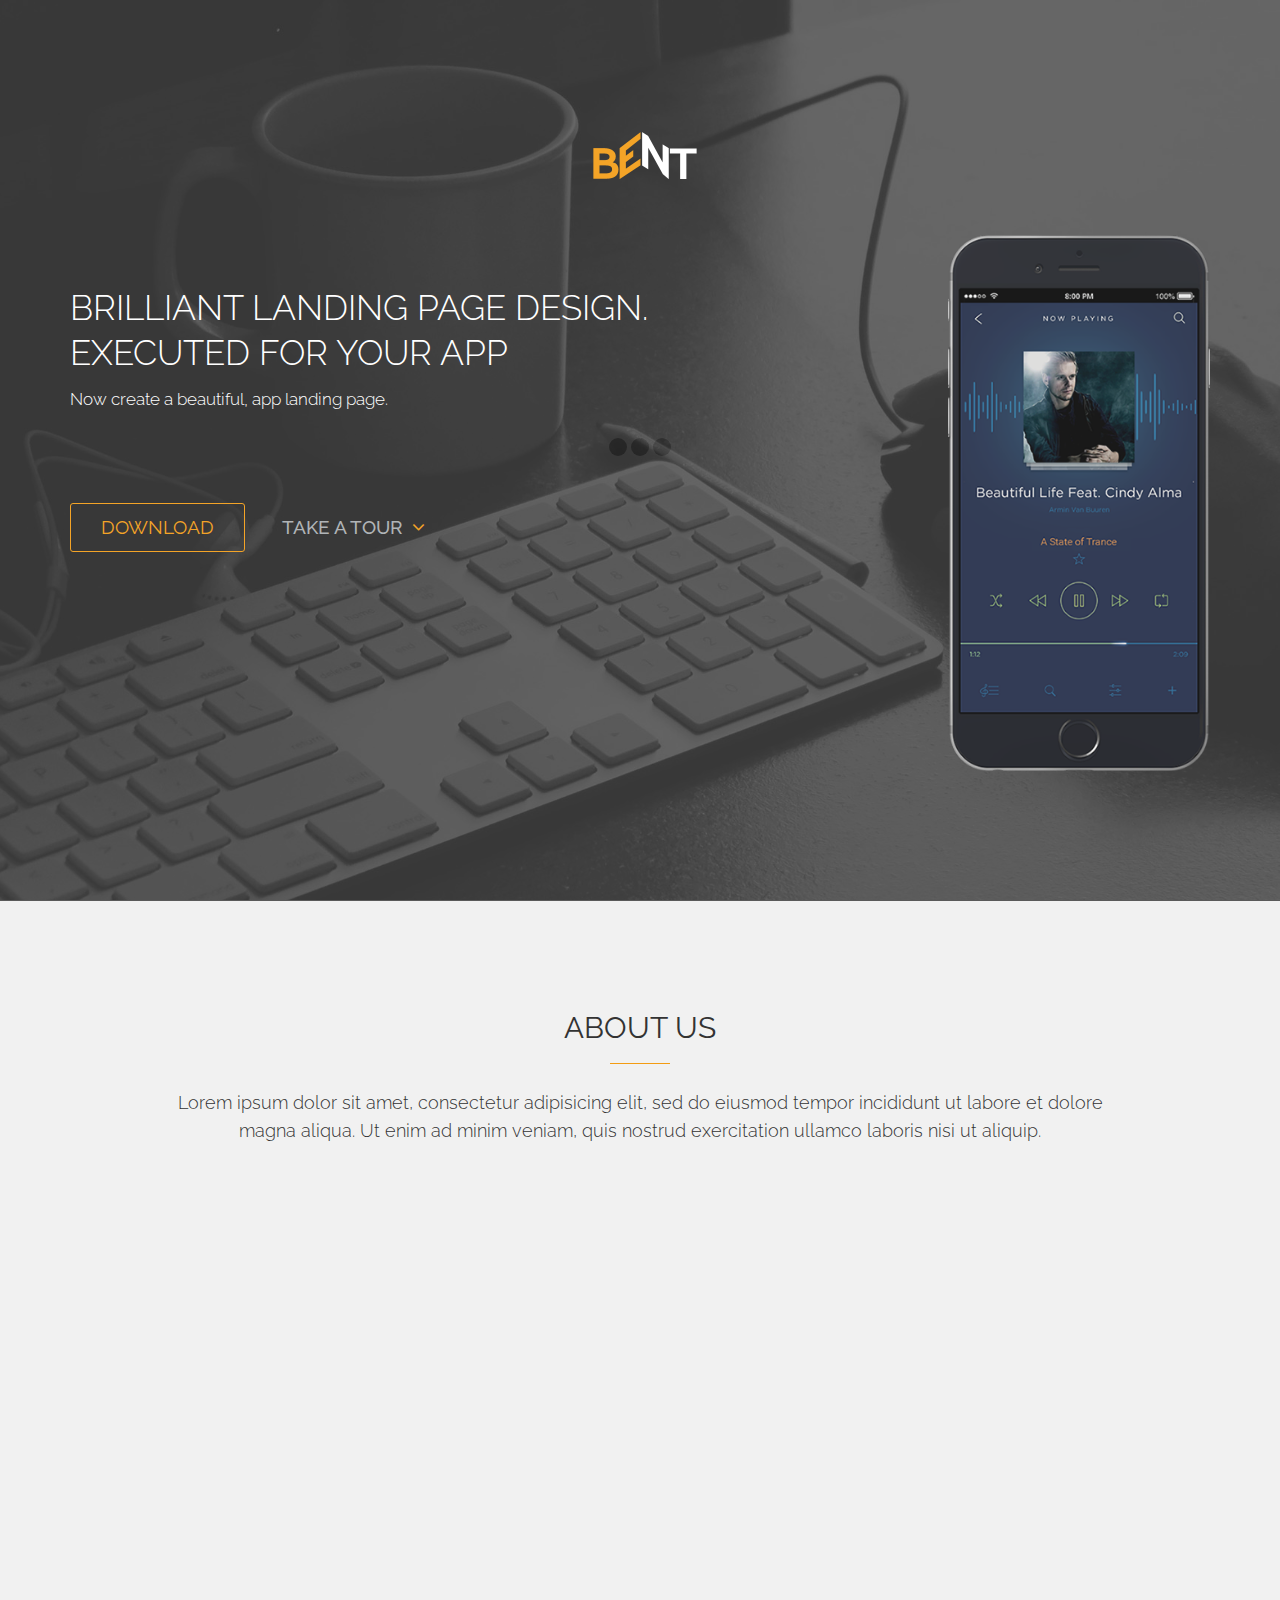
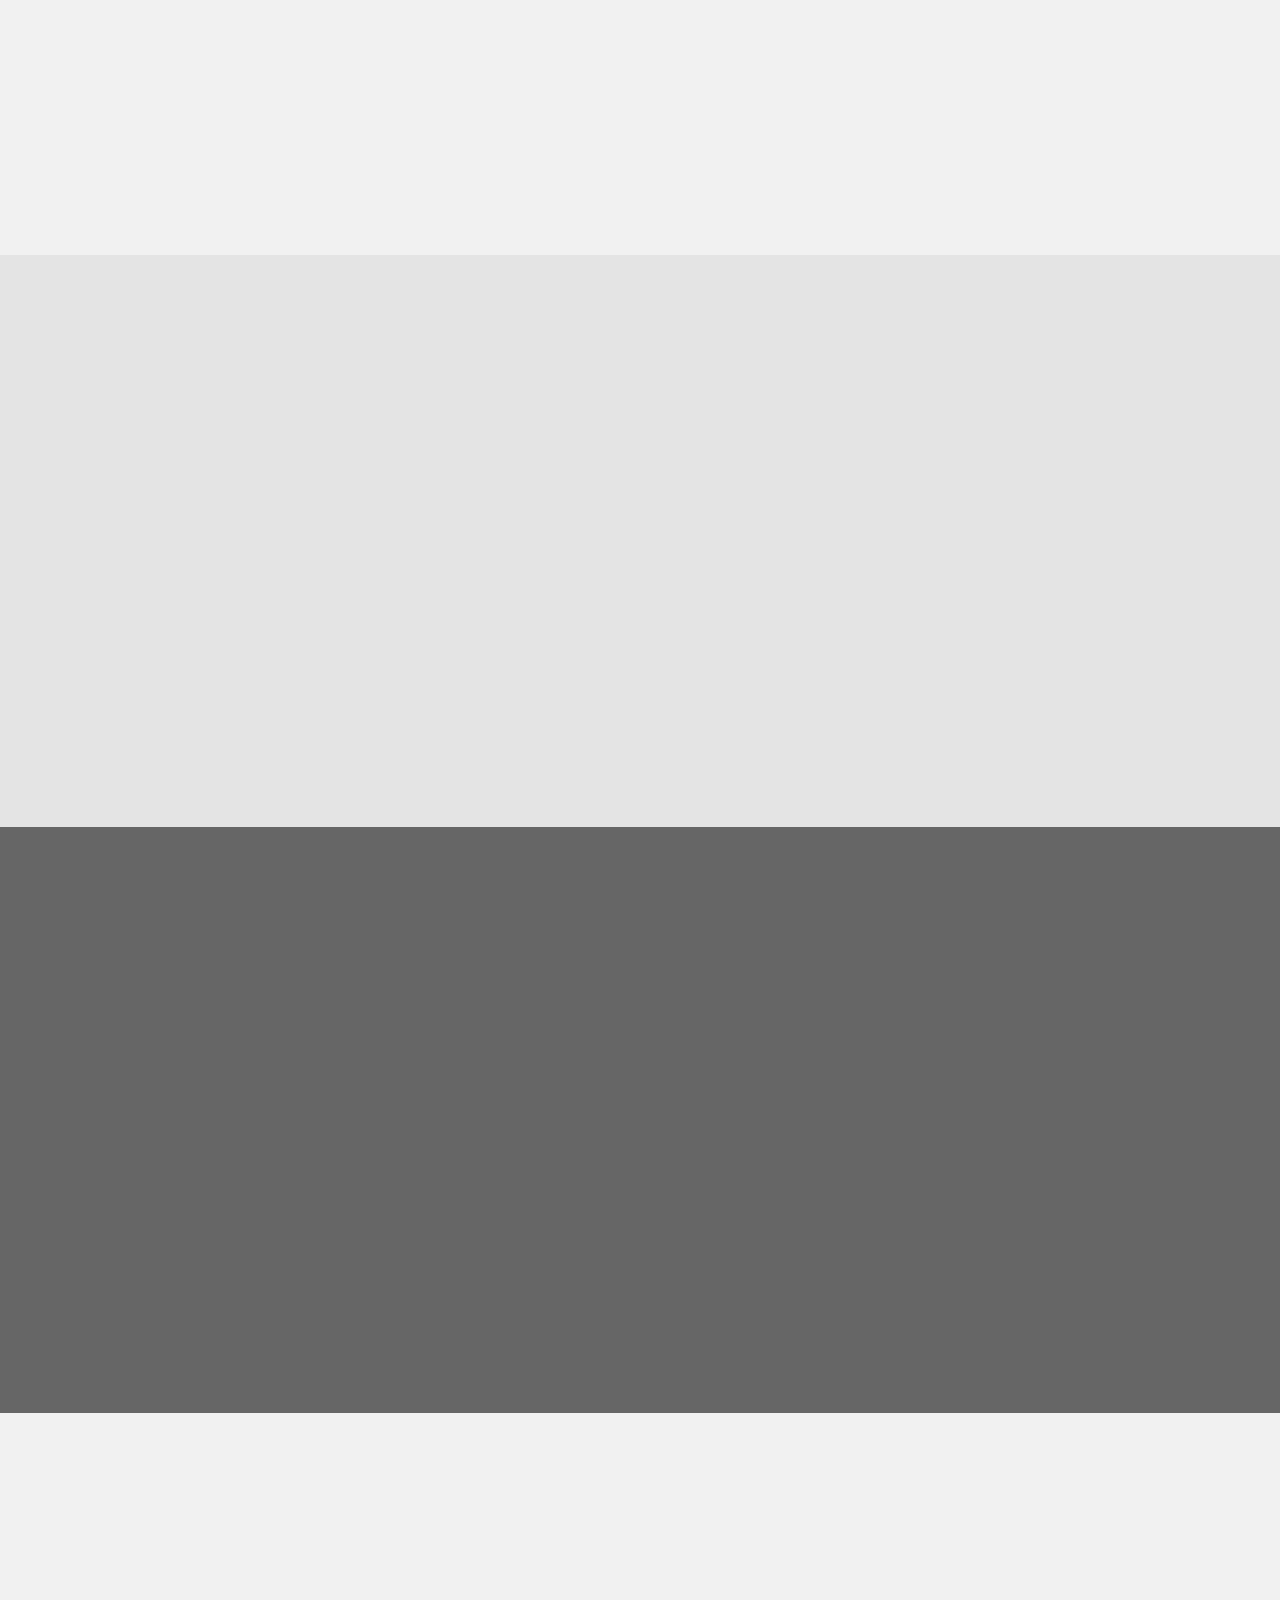
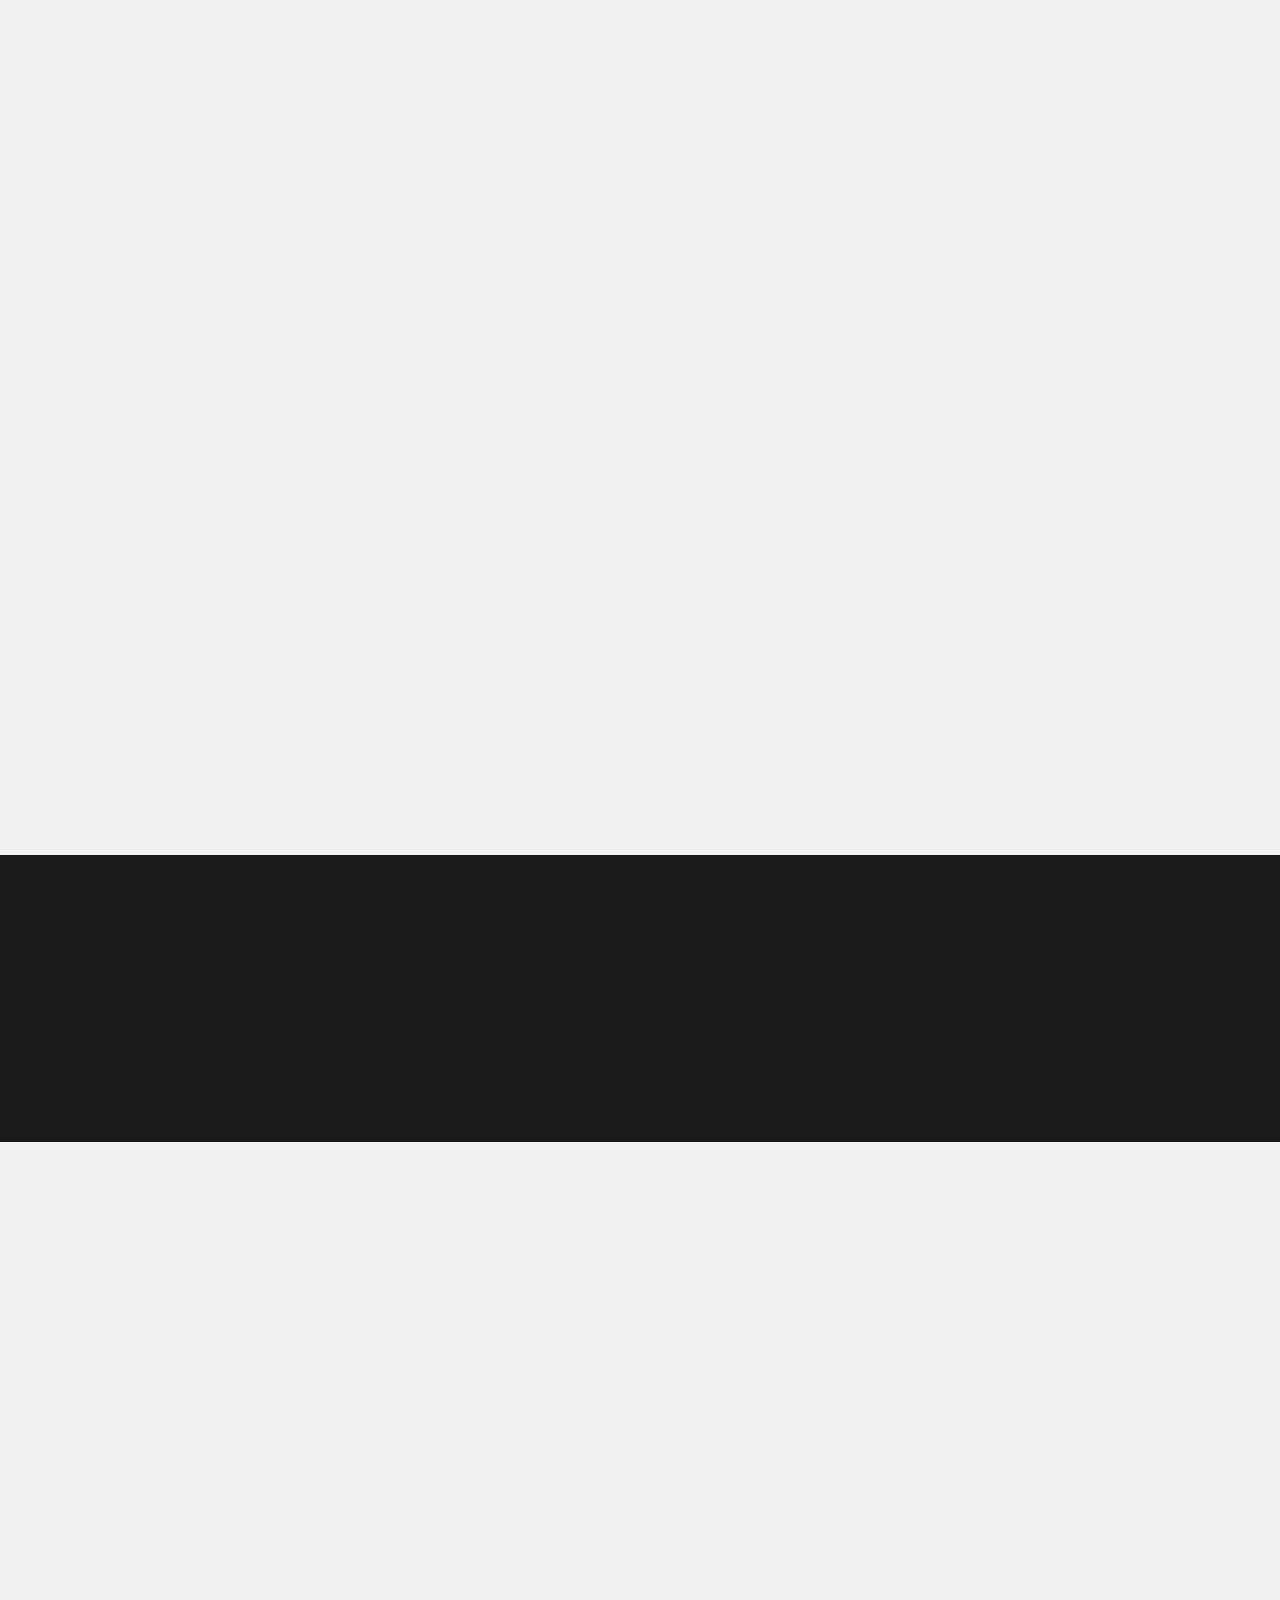
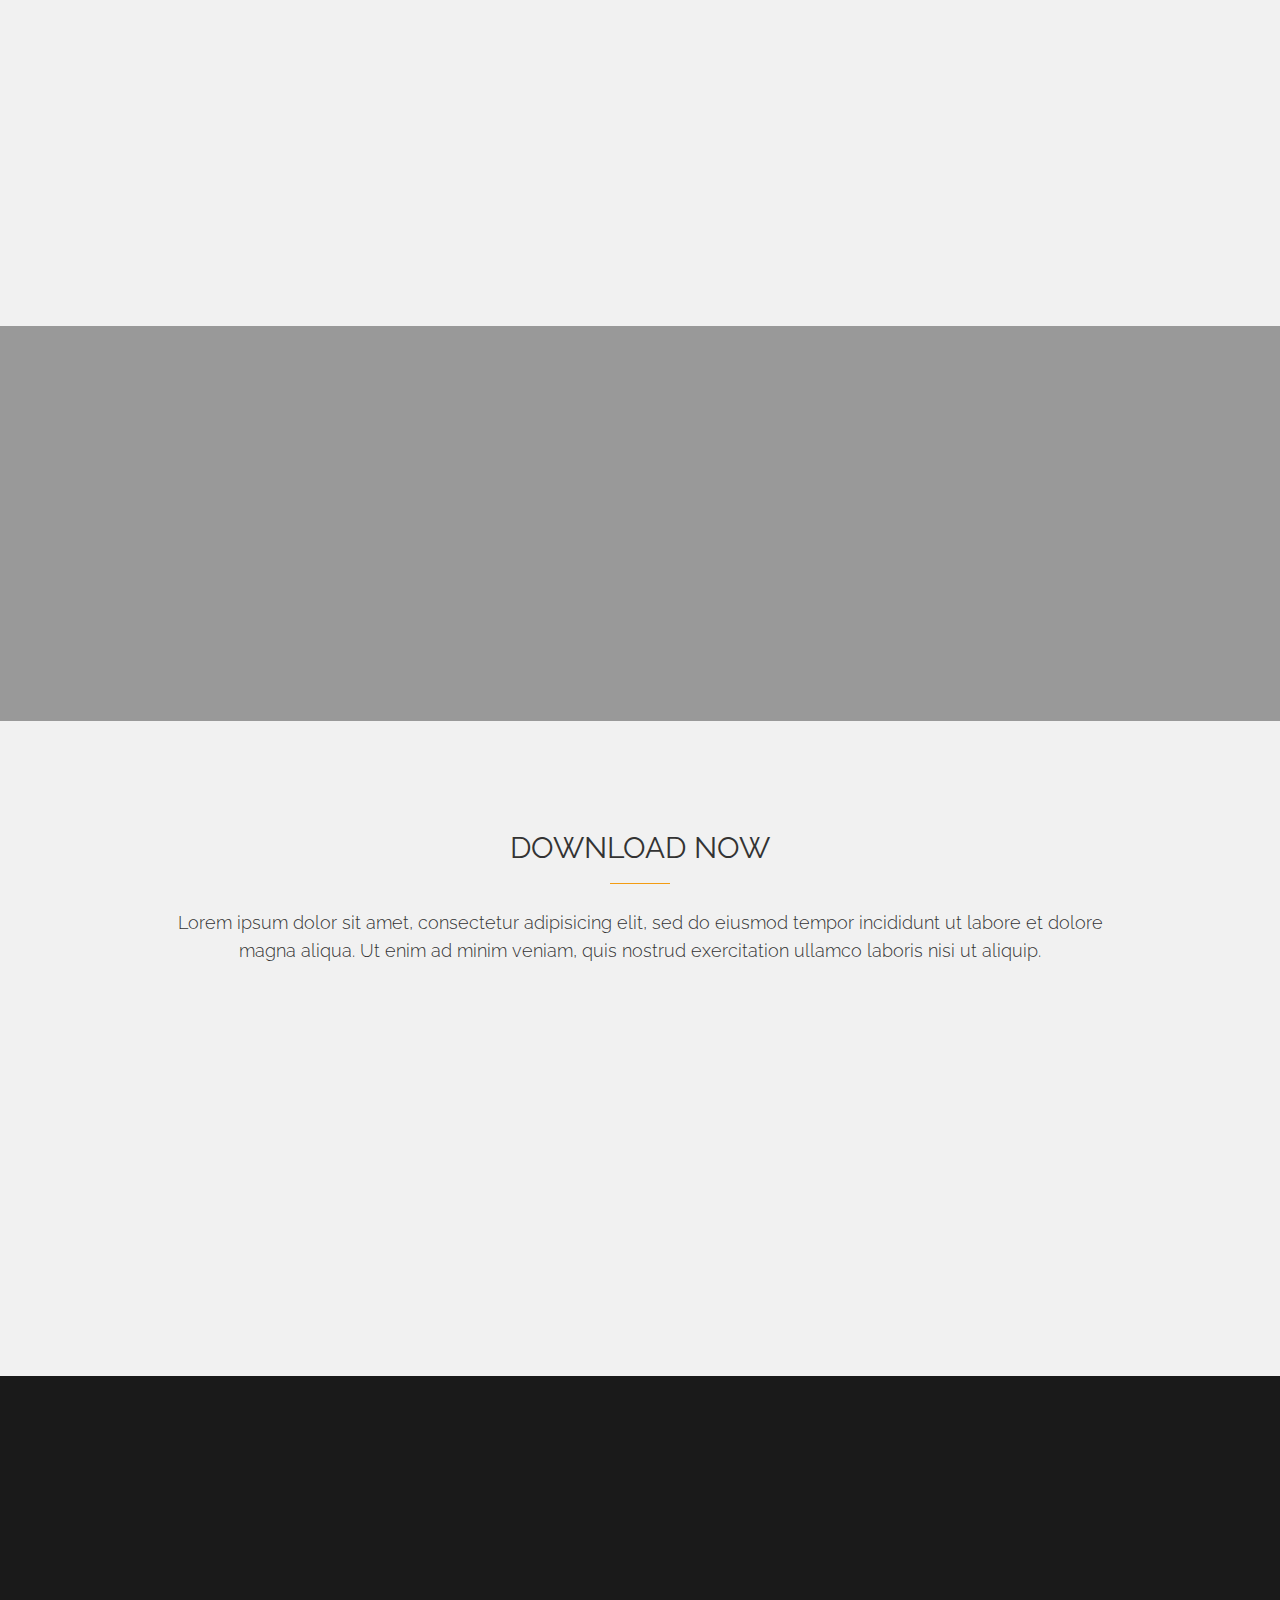
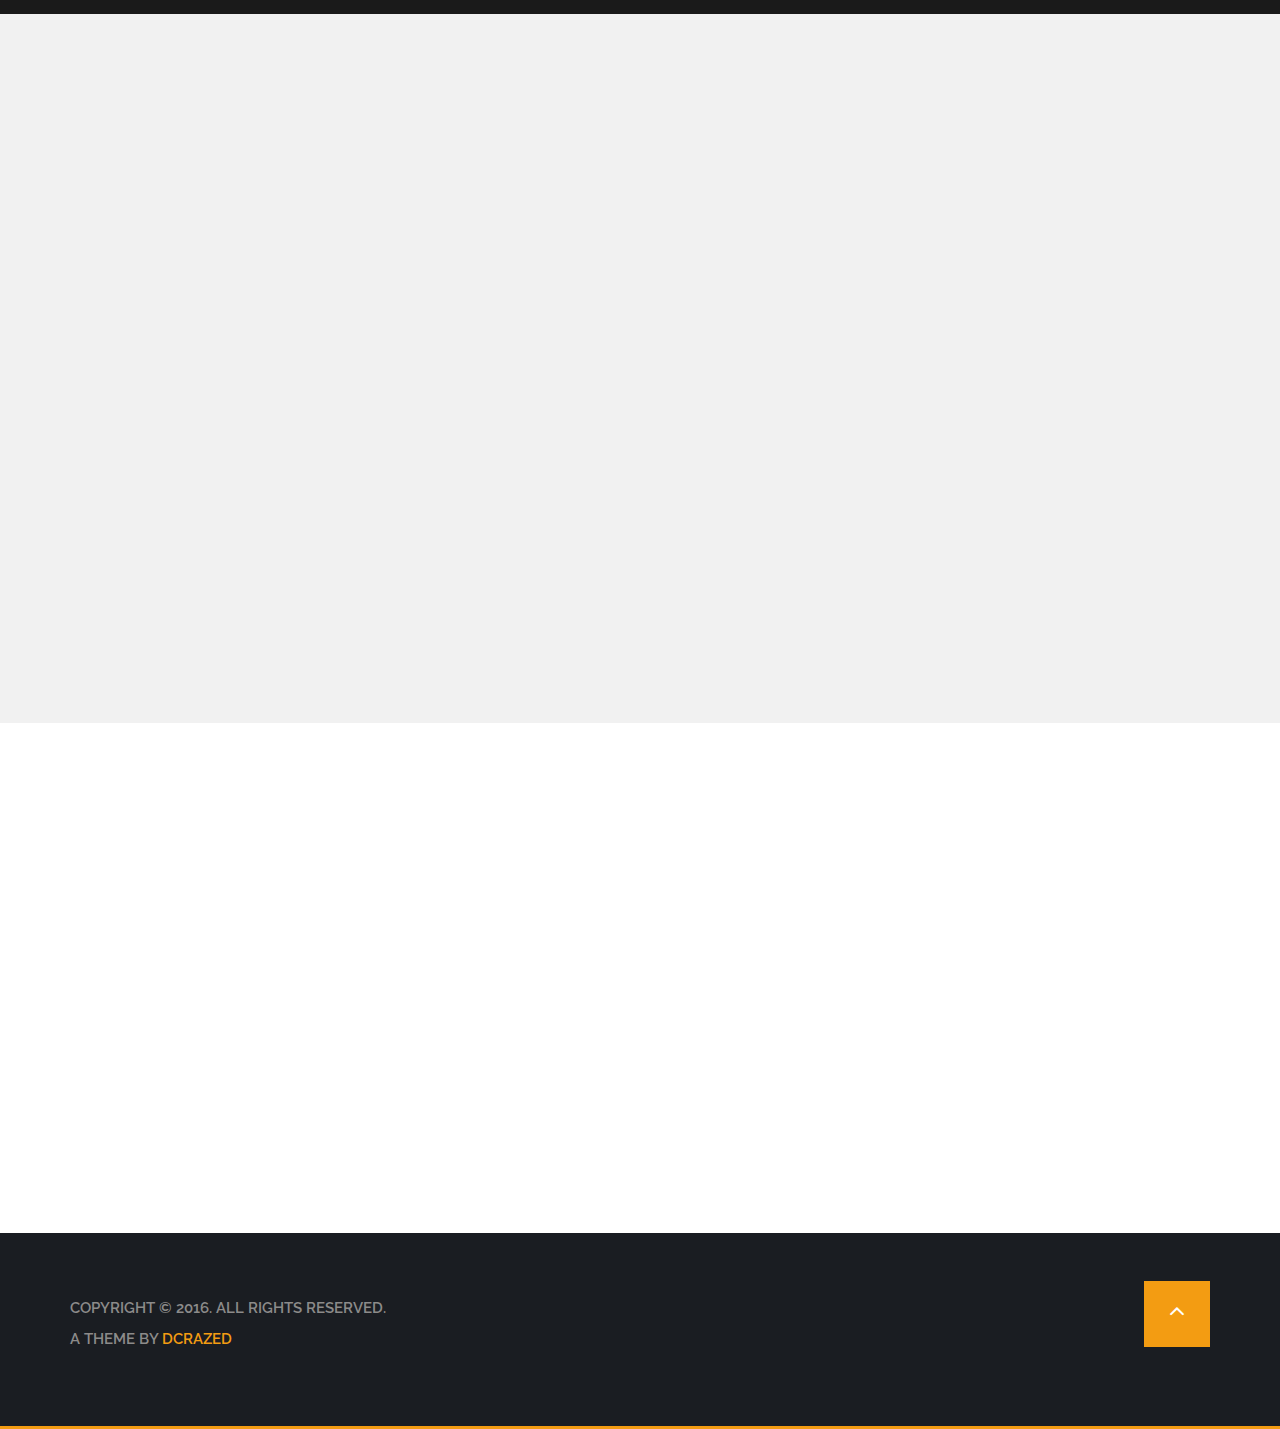
==== MoHack/public/index.html @ 8e8475bc "Merge pull request #1 from alexandrucom/dev_PadadaLandingPage" ====
<!DOCTYPE html>
<html lang="en">
<!--
	Bent by Dcrazed
	Site: Dcrazed.com 
	Free for personal and commercial use under GNU GPL 3.0 license.
-->

<head>
    <meta charset="utf-8">
    <meta http-equiv="X-UA-Compatible" content="IE=edge">
    <meta name="viewport" content="width=device-width, initial-scale=1">
    <title>Bent | App Landing Page</title>
    <!-- Google Font -->
    <link href='https://fonts.googleapis.com/css?family=Raleway:500,600,700,800,900,400,300' rel='stylesheet' type='text/css'>

    <link href='https://fonts.googleapis.com/css?family=Source+Sans+Pro:300,400,600,700,900,300italic,400italic' rel='stylesheet' type='text/css'>
    <!-- Bootstrap -->
    <link href="css/bootstrap.min.css" rel="stylesheet">

    <!-- Owl Carousel Assets -->
    <link href="css/owl.carousel.css" rel="stylesheet">
    <link href="css/owl.theme.css" rel="stylesheet">


    <!-- Pixeden Icon Font -->
    <link rel="stylesheet" href="css/Pe-icon-7-stroke.css">

    <!-- Font Awesome -->
    <link href="css/font-awesome.min.css" rel="stylesheet">


    <!-- PrettyPhoto -->
    <link href="css/prettyPhoto.css" rel="stylesheet">
    
    <!-- Favicon -->
    <link rel="shortcut icon" type="image/x-icon" href="favicon.ico" />

    <!-- Style -->
    <link href="css/style.css" rel="stylesheet">

    <link href="css/animate.css" rel="stylesheet">
    <!-- Responsive CSS -->
    <link href="css/responsive.css" rel="stylesheet">
    <!-- HTML5 Shim and Respond.js IE8 support of HTML5 elements and media queries -->
    <!-- WARNING: Respond.js doesn't work if you view the page via file:// -->
    <!--[if lt IE 9]>
	  <script src="https://oss.maxcdn.com/libs/html5shiv/3.7.0/html5shiv.js"></script>
	  <script src="https://oss.maxcdn.com/libs/respond.js/1.4.2/respond.min.js"></script>
	<![endif]-->
</head>

<body>
    <!-- PRELOADER -->
    <div class="spn_hol">
        <div class="spinner">
            <div class="bounce1"></div>
            <div class="bounce2"></div>
            <div class="bounce3"></div>
        </div>
    </div>

 <!-- END PRELOADER -->

 <!-- =========================
     START ABOUT US SECTION
============================== -->
    <section class="header parallax home-parallax page" id="HOME">
        <h2></h2>
        <div class="section_overlay">
            <nav class="navbar navbar-default navbar-fixed-top" role="navigation">
                <div class="container">
                    <!-- Brand and toggle get grouped for better mobile display -->
                    <div class="navbar-header">
                        <button type="button" class="navbar-toggle collapsed" data-toggle="collapse" data-target="#bs-example-navbar-collapse-1">
                            <span class="sr-only">Toggle navigation</span>
                            <span class="icon-bar"></span>
                            <span class="icon-bar"></span>
                            <span class="icon-bar"></span>
                        </button>
                        <a class="navbar-brand" href="#">
                            <img src="images/logo.png" alt="Logo">
                        </a>
                    </div>
                    <!-- Collect the nav links, forms, and other content for toggling -->
                    <div class="collapse navbar-collapse" id="bs-example-navbar-collapse-1">
                        <ul class="nav navbar-nav navbar-right">
                            <!-- NAV -->
                            <li><a href="#HOME">HOME</a> </li>
                            <li><a href="#ABOUT">ABOUT </a> </li>
                            <li><a href="#FEATURES">FEATURES</a></li>
                            <li><a href="#SCREENS">SCREENS</a> </li>
                            <li><a href="#DOWNLOAD">DOWNLOAD </a> </li>
                            <li><a href="#CONTACT">CONTACT </a> </li>
                        </ul>
                    </div>
                    <!-- /.navbar-collapse -->
                </div>
                <!-- /.container- -->
            </nav>

            <div class="container home-container">
                <div class="row">
                    <div class="col-md-12">
                        <div class="logo text-center">
                                <!-- LOGO -->
                            <img width="125" height="55" src="images/logo.png" alt="">
                        </div>
                    </div>
                </div>
                <div class="row">
                    <div class="col-md-8 col-sm-8">
                        <div class="home_text">
                            <!-- TITLE AND DESC -->
                            <h1>Brilliant Landing Page Design. Executed for Your App</h1>
                            <p>Now create a beautiful, app landing page.</p>

                            <div class="download-btn">
                            <!-- BUTTON -->
                                <a class="btn home-btn wow fadeInLeft" href="#DOWNLOAD">Download</a>
                                <a class="tuor btn wow fadeInRight" href="#ABOUT">Take a tour <i class="fa fa-angle-down"></i></a>
                            </div>
                        </div>
                    </div>
                    <div class="col-md-3 col-md-offset-1 col-sm-4">
                        <div class="home-iphone">
                            <img src="images/iPhone_Home.png" alt="">
                        </div>
                    </div>
                </div>
            </div>
        </div>
    </section>

    <!-- END HEADER SECTION -->




 <!-- =========================
     START ABOUT US SECTION
============================== -->


    <section class="about page" id="ABOUT">
        <div class="container">
            <div class="row">
                <div class="col-md-10 col-md-offset-1">
                    <!-- ABOUT US SECTION TITLE-->
                    <div class="section_title">
                        <h2>About Us</h2>
                        <p>Lorem ipsum dolor sit amet, consectetur adipisicing elit, sed do eiusmod tempor incididunt ut labore et dolore magna aliqua. Ut enim ad minim veniam, quis nostrud exercitation ullamco laboris nisi ut aliquip.</p>
                    </div>
                </div>

            </div>
        </div>
        <div class="inner_about_area">
            <div class="container">
                <div class="row">
                    <div class="col-md-6">
                        <div class="about_phone wow fadeInLeft" data-wow-duration="1s" data-wow-delay=".5s">
                        <!-- PHONE -->
                            <img src="images/about_iphone.png" alt="">
                        </div>
                    </div>
                    <div class="col-md-6  wow fadeInRight" data-wow-duration="1s" data-wow-delay=".5s">
                        <!-- TITLE -->
                        <div class="inner_about_title">
                            <h2>Why we are best <br> for you</h2>
                            <p>Lorem ipsum dolor sit amet, consectetur adipisicing elit, sed do eiusmod tempor incididunt ut labore et dolore magna aliqua.</p>
                        </div>
                        <div class="inner_about_desc">

                            <!-- SINGLE DESC -->
                            <div class="single_about_area fadeInUp wow" data-wow-duration=".5s" data-wow-delay="1s">
                                <!-- ICON -->
                                <div><i class="pe-7s-timer"></i></div>
                                <!-- HEADING DESCRIPTION -->
                                <h3>Lorem ipsum dolor sit amet</h3>
                                <p>Cupidatat non proident, sunt in culpa qui officia deserunt mollit anim id est laborum. Sed ut perspiciatis unde omnis iste natus error sit.</p>
                            </div>
                            <!-- END SINGLE DESC -->


                            <!-- SINGLE DESC -->
                            <div class="single_about_area fadeInUp wow" data-wow-duration=".5s" data-wow-delay="1.5s">
                                <!-- ICON -->
                                <div><i class="pe-7s-target"></i></div>
                                <!-- HEADING DESCRIPTION -->
                                <h3>Lorem ipsum dolor sit amet</h3>
                                <p>Cupidatat non proident, sunt in culpa qui officia deserunt mollit anim id est laborum. Sed ut perspiciatis unde omnis iste natus error sit.</p>
                            </div>
                            <!-- END SINGLE DESC -->


                            <!-- SINGLE DESC -->
                            <div class="single_about_area fadeInUp wow" data-wow-duration=".5s" data-wow-delay="2s">
                                <!-- ICON -->
                                <div><i class="pe-7s-stopwatch"></i></div>
                                <!-- HEADING DESCRIPTION -->
                                <h3>Lorem ipsum dolor sit amet</h3>
                                <p>Cupidatat non proident, sunt in culpa qui officia deserunt mollit anim id est laborum. Sed ut perspiciatis unde omnis iste natus error sit.</p>
                            </div>
                            <!-- END SINGLE DESC -->

                        </div>
                    </div>
                </div>
            </div>
        </div>

        <div class="video_area">
            <div class="container">
                <div class="row">
                    <div class="col-md-6 wow fadeInLeftBig">
                    <!-- VIDEO LEFT TITLE -->
                        <div class="video_title">
                            <h2>Best App <br>in the market</h2>
                            <p>Lorem ipsum dolor sit amet, consectetur adipisicing elit, sed do eiusmod tempor incididunt ut labore et dolore magna aliqua. Ut enim ad minim veniam, quis nostrud exercitation ullamco laboris nisi ut aliquip</p>
                        </div>
                        <div class="video-button">
                            <!-- BUTTON -->
                            <a class="btn btn-primary btn-video" href="#FEATURES" role="button">Features</a>
                        </div>
                    </div>
                    <div class="col-md-6 wow fadeInRightBig">
                         <!-- VIDEO -->
                        <div class="video">
                            <iframe src="https://player.vimeo.com/video/88209254?title=0&amp;byline=0&amp;portrait=0&amp;color=cc0000" width="560" height="315"></iframe>
                        </div>
                    </div>
                </div>
            </div>
        </div>
    </section>
    <!-- End About Us -->




 <!-- =========================
     START TESTIMONIAL SECTION
============================== -->

    <section id="TESTIMONIAL" class="testimonial parallax">
        <div class="section_overlay">
            <div class="container">
                <div class="row">
                    <div class="col-md-12 wow bounceInDown">
                        <div id="carousel-example-caption-testimonial" class="carousel slide" data-ride="carousel">
                            <!-- Indicators -->
                            <ol class="carousel-indicators">
                                <li data-target="#carousel-example-caption-testimonial" data-slide-to="0" class="active"></li>
                                <li data-target="#carousel-example-caption-testimonial" data-slide-to="1"></li>
                                <li data-target="#carousel-example-caption-testimonial" data-slide-to="2"></li>
                            </ol>

                            <!-- Wrapper for slides -->
                            <div class="carousel-inner">
                                <div class="item active">
                                    <div class="container">
                                        <div class="row">
                                            <div class="col-md-12 text-center">
                                                <!-- IMAGE -->
                                                <img src="images/client_1.png" alt="">
                                                <div class="testimonial_caption">
                                                   <!-- DESCRIPTION -->  
                                                    <h2>Dan Harmon</h2>
                                                    <h4><span>SR. UI Designer,</span> Dcrazed</h4>
                                                    <p>“Lorem ipsum dolor sit amet, consectetur adipisicing elit, do eiusmod tempor incididunt ut labore et dolore magna aliqua. Ut enim ad minim veniam, nostrud exercitation ullamco laboris nisi ut aliquip ex ea commodo consequat.”</p>
                                                </div>
                                            </div>
                                        </div>
                                    </div>
                                </div>
                                <div class="item">
                                    <div class="container">
                                        <div class="row">
                                            <div class="col-md-12 text-center">
                                                 <!-- IMAGE -->
                                                <img src="images/client_2.png" alt="">
                                                <div class="testimonial_caption">
                                                <!-- DESCRIPTION --> 
                                                    <h2>Allie Kingsley</h2>
                                                    <h4><span>SR. Content Strategist,</span> Designscrazed</h4>
                                                    <p>“Lorem ipsum dolor sit amet, consectetur adipisicing elit, do eiusmod tempor incididunt ut labore et dolore magna aliqua. Ut enim ad minim veniam, nostrud exercitation ullamco laboris nisi ut aliquip ex ea commodo consequat.”</p>
                                                </div>
                                            </div>
                                        </div>
                                    </div>
                                </div>
                                <div class="item">
                                    <div class="container">
                                        <div class="row">
                                            <div class="col-md-12 text-center">
                                                <!-- IMAGE -->
                                                <img src="images/client_3.png" alt="">
                                                <div class="testimonial_caption">
                                                <!-- DESCRIPTION --> 
                                                    <h2>Joel Mchale</h2>
                                                    <h4><span>SR. Developer,</span> Treehouse</h4>
                                                    <p>“Lorem ipsum dolor sit amet, consectetur adipisicing elit, do eiusmod tempor incididunt ut labore et dolore magna aliqua. Ut enim ad minim veniam, nostrud exercitation ullamco laboris nisi ut aliquip ex ea commodo consequat.”</p>
                                                </div>
                                            </div>
                                        </div>
                                    </div>
                                </div>
                            </div>
                        </div>
                    </div>
                </div>
            </div>
        </div>
    </section>



    <!-- END TESTIMONIAL SECTION -->



<!-- =========================
     START FEATURES
============================== -->
    <section id="FEATURES" class="features page">
        <div class="container">
            <div class="row">
                <div class="col-md-10 col-md-offset-1">
                    <!-- FEATURES SECTION TITLE -->
                    <div class="section_title wow fadeIn" data-wow-duration="1s">
                        <h2>Features</h2>
                        <p>Lorem ipsum dolor sit amet, consectetur adipisicing elit, sed do eiusmod tempor incididunt ut labore et dolore magna aliqua. Ut enim ad minim veniam, quis nostrud exercitation ullamco laboris nisi ut aliquip.</p>
                    </div>
                    <!-- END FEATURES SECTION TITLE -->
                </div>
            </div>
        </div>

        <div class="feature_inner">
            <div class="container">
                <div class="row">
                    <div class="col-md-4 right_no_padding wow fadeInLeft" data-wow-duration="1s">
                        <!-- FEATURE -->

                        <div class="left_single_feature">
                            <!-- ICON -->
                            <div><span class="pe-7s-like"></span></div>

                            <!-- FEATURE HEADING AND DESCRIPTION -->
                            <h3>Creative Design<span>/</span></h3>
                            <p>Lorem ipsum dolor, consectetur sed do adipisicing elit, sed do eiusmod tempor incididunt</p>
                        </div>

                        <!-- END SINGLE FEATURE -->


                        <!-- FEATURE -->
                        <div class="left_single_feature">
                            <!-- ICON -->
                            <div><span class="pe-7s-science"></span></div>

                            <!-- FEATURE HEADING AND DESCRIPTION -->
                            <h3>Modern Look<span>/</span></h3>
                            <p>Lorem ipsum dolor, consectetur sed do adipisicing elit, sed do eiusmod tempor incididunt</p>
                        </div>
                        <!-- END SINGLE FEATURE -->


                        <!-- FEATURE -->
                        <div class="left_single_feature">
                            <!-- ICON -->
                            <div><span class="pe-7s-look"></span></div>

                            <!-- FEATURE HEADING AND DESCRIPTION -->
                            <h3>Minimal Layout<span>/</span></h3>
                            <p>Lorem ipsum dolor, consectetur sed do adipisicing elit, sed do eiusmod tempor incididunt</p>
                        </div>
                        <!-- END SINGLE FEATURE -->

                    </div>
                    <div class="col-md-4">
                        <div class="feature_iphone">
                            <!-- FEATURE PHONE IMAGE -->
                            <img class="wow bounceIn" data-wow-duration="1s" src="images/iPhone02.png" alt="">
                        </div>
                    </div>
                    <div class="col-md-4 left_no_padding wow fadeInRight" data-wow-duration="1s">

                        <!-- FEATURE -->
                        <div class="right_single_feature">
                            <!-- ICON -->
                            <div><span class="pe-7s-monitor"></span></div>

                            <!-- FEATURE HEADING AND DESCRIPTION -->
                            <h3><span>/</span>Retina ready</h3>
                            <p>Lorem ipsum dolor, consectetur sed do adipisicing elit, sed do eiusmod tempor incididunt</p>
                        </div>
                        <!-- END SINGLE FEATURE -->


                        <!-- FEATURE -->
                        <div class="right_single_feature">
                            <!-- ICON -->
                            <div><span class="pe-7s-phone"></span></div>

                            <!-- FEATURE HEADING AND DESCRIPTION -->
                            <h3><span>/</span>Responsive Ready</h3>
                            <p>Lorem ipsum dolor, consectetur sed do adipisicing elit, sed do eiusmod tempor incididunt</p>
                        </div>
                        <!-- END SINGLE FEATURE -->


                        <!-- FEATURE -->
                        <div class="right_single_feature">
                            <!-- ICON -->
                            <div><span class="pe-7s-gleam"></span></div>

                            <!-- FEATURE HEADING AND DESCRIPTION -->
                            <h3><span>/</span>Clean Code</h3>
                            <p>Lorem ipsum dolor, consectetur sed do adipisicing elit, sed do eiusmod tempor incididunt</p>
                        </div>
                        <!-- END SINGLE FEATURE -->
                    </div>
                </div>
            </div>
        </div>
    </section>
    <!-- END FEATURES SECTION -->



<!-- =========================
     START CALL TO ACTION
============================== -->
    <div class="call_to_action">
        <div class="container">
            <div class="row wow fadeInLeftBig" data-wow-duration="1s">
                <div class="col-md-9">
                    <p>Lorem ipsum dolor sit amet, consectetur adipisicing elit, sed do eiusmod tempor incididunt ut labore et olore magna aliqua. Ut enim ad minim veniam, quis nostrud exercitation ullamco laboris nisi ut aliquip.</p>
                </div>
                <div class="col-md-3">
                    <a class="btn btn-primary btn-action" href="#" role="button">Download Now</a>
                </div>
            </div>
        </div>
    </div>

    <!-- END CALL TO ACTION -->


<!-- =========================
     Start APPS SCREEN SECTION
============================== -->
    <section class="apps_screen page" id="SCREENS">
            <div class="container">
                <div class="row">
                    <div class="col-md-10 col-md-offset-1 wow fadeInBig" data-wow-duration="1s">
                        <!-- APPS SCREEN TITLE -->
                        <div class="section_title">
                            <h2>Screenshots</h2>
                            <p>Lorem ipsum dolor sit amet, consectetur adipisicing elit, sed do eiusmod tempor incididunt ut labore et dolore magna aliqua. Ut enim ad minim veniam, quis nostrud exercitation ullamco laboris nisi ut aliquip.</p>                           
                        </div>
                        <!-- END APPS SCREEN TITLE -->
                    </div>
                </div>
            </div>

        <div class="screen_slider">
            <div id="demo" class="wow bounceInRight" data-wow-duration="1s">
                <div id="owl-demo" class="owl-carousel">

                    <!-- APPS SCREEN IMAGES -->
                    <div class="item">
                    <a href="images/screens/iPhone04.png" rel="prettyPhoto[pp_gal]"><img src="images/iPhone04.png" width="60" height="60" alt="APPS SCREEN" /></a>
                    </div>
                    <div class="item">
                        <a href="images/screens/iPhone05.png" rel="prettyPhoto[pp_gal]"><img src="images/iPhone05.png" width="60" height="60" alt="APPS SCREEN" /></a>
                    </div>
                    <div class="item">
                        <a href="images/screens/iPhone06.png" rel="prettyPhoto[pp_gal]"><img src="images/iPhone06.png" width="60" height="60" alt="APPS SCREEN" /></a>
                    </div>
                    <div class="item">
                        <a href="images/screens/iPhone07.png" rel="prettyPhoto[pp_gal]"><img src="images/iPhone07.png" width="60" height="60" alt="APPS SCREEN" /></a>
                    </div>
                    <div class="item">
                        <a href="images/screens/iPhone08.png" rel="prettyPhoto[pp_gal]"><img src="images/iPhone08.png" width="60" height="60" alt="APPS SCREEN" /></a>
                    </div>
                    <div class="item">
                        <a href="images/screens/iPhone09.png" rel="prettyPhoto[pp_gal]"><img src="images/iPhone09.png" width="60" height="60" alt="APPS SCREEN" /></a>
                    </div>
                </div>
            </div>
        </div>
    </section>



    <!-- ENS APPS SCREEN -->





<!-- =========================
     Start FUN FACTS
============================== -->


    <section class="fun_facts parallax">
        <div class="section_overlay">
            <div class="container wow bounceInLeft" data-wow-duration="1s">
                <div class="row text-center">
                    <div class="col-md-3">
                        <div class="single_fun_facts">
                            <i class="pe-7s-cloud-download"></i>
                            <h2><span  class="counter_num">699</span> <span>+</span></h2>
                            <p>Downloads</p>
                        </div>
                    </div>
                    <div class="col-md-3">
                        <div class="single_fun_facts">
                            <i class="pe-7s-look"></i>
                            <h2><span  class="counter_num">1999</span> <span>+</span></h2>
                            <p>Likes</p>
                        </div>
                    </div>
                    <div class="col-md-3">
                        <div class="single_fun_facts">
                            <i class="pe-7s-comment"></i>
                            <h2><span  class="counter_num">199</span> <span>+</span></h2>
                            <p>Feedbacks</p>
                        </div>
                    </div>
                    <div class="col-md-3">
                        <div class="single_fun_facts">
                            <i class="pe-7s-cup"></i>
                            <h2><span  class="counter_num">10</span> <span>+</span></h2>
                            <p>Awards</p>
                        </div>
                    </div>
                </div>
            </div>
        </div>
    </section>

    <!-- END FUN FACTS -->




<!-- =========================
     START DOWNLOAD NOW 
============================== -->
    <section class="download page" id="DOWNLOAD">
        <div class="container">
            <div class="row">
                <div class="col-md-10 col-md-offset-1">
                    <!-- DOWNLOAD NOW SECTION TITLE -->
                    <div class="section_title">
                        <h2>download now</h2>
                        <p>Lorem ipsum dolor sit amet, consectetur adipisicing elit, sed do eiusmod tempor incididunt ut labore et dolore magna aliqua. Ut enim ad minim veniam, quis nostrud exercitation ullamco laboris nisi ut aliquip.</p>
                    </div>
                    <!--END DOWNLOAD NOW SECTION TITLE -->
                </div>
            </div>
        </div>

        <div class="container">
            <div class="row">
                <div class="col-md-8 col-md-offset-2">
                    <div class="download_screen text-center wow fadeInUp" data-wow-duration="1s">
                        <img src="images/download_screen.png" alt="">
                    </div>
                </div>
            </div>
        </div>

        <div class="available_store">
            <div class="container  wow bounceInRight" data-wow-duration="1s">
                <div class="col-md-6">
                    <div class="available_title">
                        <h2>Available on</h2>
                        <p>Sed do eiusmod tempor incididunt ut labore et dolore magna aliqua. </p>
                    </div>
                </div>

                <!-- DOWNLOADABLE STORE -->
                <div class="col-md-6">
                    <div class="row">
                        <a href="">
                            <div class="col-md-4 no_padding">
                                <div class="single_store">
                                    <i class="fa fa-apple"></i>
                                    <div class="store_inner">
                                        <h2>iOS</h2>
                                    </div>
                                </div>
                            </div>
                        </a>
                        <div class="col-md-4 no_padding">
                            <a href="">
                                <div class="single_store">
                                    <i class="fa fa-android"></i>
                                    <div class="store_inner">
                                        <h2>ANDROID</h2>
                                    </div>
                                </div>
                            </a>
                        </div>
                        <div class="col-md-4 no_padding">
                            <a href="">
                                <div class="single_store last">
                                    <i class="fa fa-windows"></i>
                                    <div class="store_inner">
                                        <h2>WINDOWS</h2>
                                    </div>
                                </div>
                            </a>
                        </div>
                    </div>
                </div>
                <!-- END DOWNLOADABLE STORE -->
            </div>
        </div>
    </section>
    <!-- END DOWNLOAD -->

<!-- =========================
     START CONTCT FORM AREA
============================== -->
    <section class="contact page" id="CONTACT">
        <div class="section_overlay">
            <div class="container">
                <div class="col-md-10 col-md-offset-1 wow bounceIn">
                    <!-- Start Contact Section Title-->
                    <div class="section_title">
                        <h2>Get in touch</h2>
                        <p>Lorem ipsum dolor sit amet, consectetur adipisicing elit, sed do eiusmod tempor incididunt ut labore et dolore magna aliqua. Ut enim ad minim veniam, quis nostrud exercitation ullamco laboris nisi ut aliquip.</p>
                    </div>
                </div>
            </div>

            <div class="contact_form wow bounceIn">
                <div class="container">

                <!-- START ERROR AND SUCCESS MESSAGE -->
                    <div class="form_error text-center">
                        <div class="name_error hide error">Please Enter your name</div>
                        <div class="email_error hide error">Please Enter your Email</div>
                        <div class="email_val_error hide error">Please Enter a Valid Email Address</div>
                        <div class="message_error hide error">Please Enter Your Message</div>
                    </div>
                    <div class="Sucess"></div>
                <!-- END ERROR AND SUCCESS MESSAGE -->

                <!-- FORM -->    
                    <form role="form">
                        <div class="row">
                            <div class="col-md-4">
                                <input type="text" class="form-control" id="name" placeholder="Name">
                                <input type="email" class="form-control" id="email" placeholder="Email">
                                <input type="text" class="form-control" id="subject" placeholder="Subject">
                            </div>


                            <div class="col-md-8">
                                <textarea class="form-control" id="message" rows="25" cols="10" placeholder="  Message Texts..."></textarea>
                                <button type="button" class="btn btn-default submit-btn form_submit">SEND MESSAGE</button>
                            </div>
                        </div>
                    </form>
                    <!-- END FORM --> 
                </div>
            </div>

            <div class="container">
                <div class="row">
                    <div class="col-md-12 wow bounceInLeft">
                        <div class="social_icons">
                            <ul>
                                <li><a href=""><i class="fa fa-facebook"></i></a>
                                </li>
                                <li><a href=""><i class="fa fa-twitter"></i></a>
                                </li>
                                <li><a href=""><i class="fa fa-dribbble"></i></a>
                                </li>
                                <li><a href=""><i class="fa fa-behance"></i></a>
                                </li>
                                <li><a href=""><i class="fa fa-youtube-play"></i></a>
                                </li>
                            </ul>
                        </div>
                    </div>
                </div>
            </div>
        </div>
    </section>
    <!-- END CONTACT -->

<!-- =========================
     Start Subscription Form 
============================== -->



    <section class="subscribe parallax subscribe-parallax" data-stellar-background-ratio="0.6" data-stellar-vertical-offset="20">
        <div class="section_overlay wow lightSpeedIn">
            <div class="container">
                <div class="row">
                    <div class="col-md-10 col-md-offset-1">

                        <!-- Start Subscribe Section Title -->
                        <div class="section_title">
                            <h2>SUBSCRIBE US</h2>
                            <p>Lorem ipsum dolor sit amet, consectetur adipisicing elit, sed do eiusmod tempor incididunt ut labore et dolore magna aliqua. Ut enim ad minim veniam, quis nostrud exercitation ullamco laboris nisi ut aliquip.</p>
                        </div>
                        <!-- End Subscribe Section Title -->
                    </div>
                </div>
            </div>

            <div class="container">
                <div class="row  wow lightSpeedIn">
                    <div class="col-md-6 col-md-offset-3">
                        <!-- SUBSCRIPTION SUCCESSFUL OR ERROR MESSAGES -->
                        <div class="subscription-success"></div>
                        <div class="subscription-error"></div>


                        <form id="mc-form" class="subscribe_form">
                            <div class="form-group">
                                <!-- EMAIL INPUT BOX -->
                                <input type="email" value="" name="EMAIL" class="required email form-control" id="mce-EMAIL" placeholder="Enter Email Address">
                            </div>

                                <!-- SUBSCRIBE BUTTON -->
                            <button type="submit" class="btn btn-default subs-btn">Submit</button>
                        </form>


                    </div>
                </div>
            </div>
        </div>
    </section>

    <!-- END SUBSCRIPBE FORM -->


<!-- =========================
     FOOTER 
============================== -->

    <section class="copyright">
        <h2></h2>
        <div class="container">
            <div class="row">
                <div class="col-md-6">
                    <div class="copy_right_text">
                    <!-- COPYRIGHT TEXT -->
                        <p>Copyright &copy; 2016. All Rights Reserved.</p>        
                        <p>A theme by <a href="https://dcrazed.com/">Dcrazed</a></p>
                    </div>
                     
                </div>

                <div class="col-md-6">
                    <div class="scroll_top">
                        <a href="#HOME"><i class="fa fa-angle-up"></i></a>
                    </div>
                </div>
            </div>
        </div>
    </section>
    <!-- END FOOTER -->


<!-- =========================
     SCRIPTS 
============================== -->


    <script src="js/jquery.min.js"></script>
    <script src="js/bootstrap.min.js"></script>
    <script src="js/owl.carousel.js"></script>
    <script src="js/jquery.fitvids.js"></script>
    <script src="js/smoothscroll.js"></script>
    <script src="js/jquery.parallax-1.1.3.js"></script>
    <script src="js/jquery.prettyPhoto.js"></script>
    <script src="js/jquery.ajaxchimp.min.js"></script>
    <script src="js/jquery.ajaxchimp.langs.js"></script>
    <script src="js/wow.min.js"></script>
    <script src="js/waypoints.min.js"></script>
    <script src="js/jquery.counterup.min.js"></script>
    <script src="js/script.js"></script>



</body>

</html>
---- MoHack/public/css/Pe-icon-7-stroke.css ----
@font-face {
	font-family: 'Pe-icon-7-stroke';
	src:url('../fonts/Pe-icon-7-stroke.eot?d7yf1v');
	src:url('../fonts/Pe-icon-7-stroke.eot?#iefixd7yf1v') format('embedded-opentype'),
		url('../fonts/Pe-icon-7-stroke.woff?d7yf1v') format('woff'),
		url('../fonts/Pe-icon-7-stroke.ttf?d7yf1v') format('truetype'),
		url('../fonts/Pe-icon-7-stroke.svg?d7yf1v#Pe-icon-7-stroke') format('svg');
	font-weight: normal;
	font-style: normal;
}

[class^="pe-7s-"], [class*=" pe-7s-"] {
	font-family: 'Pe-icon-7-stroke';
	speak: none;
	font-style: normal;
	font-weight: normal;
	font-variant: normal;
	text-transform: none;
	line-height: 1;

	/* Better Font Rendering =========== */
	-webkit-font-smoothing: antialiased;
	-moz-osx-font-smoothing: grayscale;
}

.pe-7s-album:before {
	content: "\e6aa";
}
.pe-7s-arc:before {
	content: "\e6ab";
}
.pe-7s-back-2:before {
	content: "\e6ac";
}
.pe-7s-bandaid:before {
	content: "\e6ad";
}
.pe-7s-car:before {
	content: "\e6ae";
}
.pe-7s-diamond:before {
	content: "\e6af";
}
.pe-7s-door-lock:before {
	content: "\e6b0";
}
.pe-7s-eyedropper:before {
	content: "\e6b1";
}
.pe-7s-female:before {
	content: "\e6b2";
}
.pe-7s-gym:before {
	content: "\e6b3";
}
.pe-7s-hammer:before {
	content: "\e6b4";
}
.pe-7s-headphones:before {
	content: "\e6b5";
}
.pe-7s-helm:before {
	content: "\e6b6";
}
.pe-7s-hourglass:before {
	content: "\e6b7";
}
.pe-7s-leaf:before {
	content: "\e6b8";
}
.pe-7s-magic-wand:before {
	content: "\e6b9";
}
.pe-7s-male:before {
	content: "\e6ba";
}
.pe-7s-map-2:before {
	content: "\e6bb";
}
.pe-7s-next-2:before {
	content: "\e6bc";
}
.pe-7s-paint-bucket:before {
	content: "\e6bd";
}
.pe-7s-pendrive:before {
	content: "\e6be";
}
.pe-7s-photo:before {
	content: "\e6bf";
}
.pe-7s-piggy:before {
	content: "\e6c0";
}
.pe-7s-plugin:before {
	content: "\e6c1";
}
.pe-7s-refresh-2:before {
	content: "\e6c2";
}
.pe-7s-rocket:before {
	content: "\e6c3";
}
.pe-7s-settings:before {
	content: "\e6c4";
}
.pe-7s-shield:before {
	content: "\e6c5";
}
.pe-7s-smile:before {
	content: "\e6c6";
}
.pe-7s-usb:before {
	content: "\e6c7";
}
.pe-7s-vector:before {
	content: "\e6c8";
}
.pe-7s-wine:before {
	content: "\e6c9";
}
.pe-7s-cloud-upload:before {
	content: "\e68a";
}
.pe-7s-cash:before {
	content: "\e68c";
}
.pe-7s-close:before {
	content: "\e680";
}
.pe-7s-bluetooth:before {
	content: "\e68d";
}
.pe-7s-cloud-download:before {
	content: "\e68b";
}
.pe-7s-way:before {
	content: "\e68e";
}
.pe-7s-close-circle:before {
	content: "\e681";
}
.pe-7s-id:before {
	content: "\e68f";
}
.pe-7s-angle-up:before {
	content: "\e682";
}
.pe-7s-wristwatch:before {
	content: "\e690";
}
.pe-7s-angle-up-circle:before {
	content: "\e683";
}
.pe-7s-world:before {
	content: "\e691";
}
.pe-7s-angle-right:before {
	content: "\e684";
}
.pe-7s-volume:before {
	content: "\e692";
}
.pe-7s-angle-right-circle:before {
	content: "\e685";
}
.pe-7s-users:before {
	content: "\e693";
}
.pe-7s-angle-left:before {
	content: "\e686";
}
.pe-7s-user-female:before {
	content: "\e694";
}
.pe-7s-angle-left-circle:before {
	content: "\e687";
}
.pe-7s-up-arrow:before {
	content: "\e695";
}
.pe-7s-angle-down:before {
	content: "\e688";
}
.pe-7s-switch:before {
	content: "\e696";
}
.pe-7s-angle-down-circle:before {
	content: "\e689";
}
.pe-7s-scissors:before {
	content: "\e697";
}
.pe-7s-wallet:before {
	content: "\e600";
}
.pe-7s-safe:before {
	content: "\e698";
}
.pe-7s-volume2:before {
	content: "\e601";
}
.pe-7s-volume1:before {
	content: "\e602";
}
.pe-7s-voicemail:before {
	content: "\e603";
}
.pe-7s-video:before {
	content: "\e604";
}
.pe-7s-user:before {
	content: "\e605";
}
.pe-7s-upload:before {
	content: "\e606";
}
.pe-7s-unlock:before {
	content: "\e607";
}
.pe-7s-umbrella:before {
	content: "\e608";
}
.pe-7s-trash:before {
	content: "\e609";
}
.pe-7s-tools:before {
	content: "\e60a";
}
.pe-7s-timer:before {
	content: "\e60b";
}
.pe-7s-ticket:before {
	content: "\e60c";
}
.pe-7s-target:before {
	content: "\e60d";
}
.pe-7s-sun:before {
	content: "\e60e";
}
.pe-7s-study:before {
	content: "\e60f";
}
.pe-7s-stopwatch:before {
	content: "\e610";
}
.pe-7s-star:before {
	content: "\e611";
}
.pe-7s-speaker:before {
	content: "\e612";
}
.pe-7s-signal:before {
	content: "\e613";
}
.pe-7s-shuffle:before {
	content: "\e614";
}
.pe-7s-shopbag:before {
	content: "\e615";
}
.pe-7s-share:before {
	content: "\e616";
}
.pe-7s-server:before {
	content: "\e617";
}
.pe-7s-search:before {
	content: "\e618";
}
.pe-7s-film:before {
	content: "\e6a5";
}
.pe-7s-science:before {
	content: "\e619";
}
.pe-7s-disk:before {
	content: "\e6a6";
}
.pe-7s-ribbon:before {
	content: "\e61a";
}
.pe-7s-repeat:before {
	content: "\e61b";
}
.pe-7s-refresh:before {
	content: "\e61c";
}
.pe-7s-add-user:before {
	content: "\e6a9";
}
.pe-7s-refresh-cloud:before {
	content: "\e61d";
}
.pe-7s-paperclip:before {
	content: "\e69c";
}
.pe-7s-radio:before {
	content: "\e61e";
}
.pe-7s-note2:before {
	content: "\e69d";
}
.pe-7s-print:before {
	content: "\e61f";
}
.pe-7s-network:before {
	content: "\e69e";
}
.pe-7s-prev:before {
	content: "\e620";
}
.pe-7s-mute:before {
	content: "\e69f";
}
.pe-7s-power:before {
	content: "\e621";
}
.pe-7s-medal:before {
	content: "\e6a0";
}
.pe-7s-portfolio:before {
	content: "\e622";
}
.pe-7s-like2:before {
	content: "\e6a1";
}
.pe-7s-plus:before {
	content: "\e623";
}
.pe-7s-left-arrow:before {
	content: "\e6a2";
}
.pe-7s-play:before {
	content: "\e624";
}
.pe-7s-key:before {
	content: "\e6a3";
}
.pe-7s-plane:before {
	content: "\e625";
}
.pe-7s-joy:before {
	content: "\e6a4";
}
.pe-7s-photo-gallery:before {
	content: "\e626";
}
.pe-7s-pin:before {
	content: "\e69b";
}
.pe-7s-phone:before {
	content: "\e627";
}
.pe-7s-plug:before {
	content: "\e69a";
}
.pe-7s-pen:before {
	content: "\e628";
}
.pe-7s-right-arrow:before {
	content: "\e699";
}
.pe-7s-paper-plane:before {
	content: "\e629";
}
.pe-7s-delete-user:before {
	content: "\e6a7";
}
.pe-7s-paint:before {
	content: "\e62a";
}
.pe-7s-bottom-arrow:before {
	content: "\e6a8";
}
.pe-7s-notebook:before {
	content: "\e62b";
}
.pe-7s-note:before {
	content: "\e62c";
}
.pe-7s-next:before {
	content: "\e62d";
}
.pe-7s-news-paper:before {
	content: "\e62e";
}
.pe-7s-musiclist:before {
	content: "\e62f";
}
.pe-7s-music:before {
	content: "\e630";
}
.pe-7s-mouse:before {
	content: "\e631";
}
.pe-7s-more:before {
	content: "\e632";
}
.pe-7s-moon:before {
	content: "\e633";
}
.pe-7s-monitor:before {
	content: "\e634";
}
.pe-7s-micro:before {
	content: "\e635";
}
.pe-7s-menu:before {
	content: "\e636";
}
.pe-7s-map:before {
	content: "\e637";
}
.pe-7s-map-marker:before {
	content: "\e638";
}
.pe-7s-mail:before {
	content: "\e639";
}
.pe-7s-mail-open:before {
	content: "\e63a";
}
.pe-7s-mail-open-file:before {
	content: "\e63b";
}
.pe-7s-magnet:before {
	content: "\e63c";
}
.pe-7s-loop:before {
	content: "\e63d";
}
.pe-7s-look:before {
	content: "\e63e";
}
.pe-7s-lock:before {
	content: "\e63f";
}
.pe-7s-lintern:before {
	content: "\e640";
}
.pe-7s-link:before {
	content: "\e641";
}
.pe-7s-like:before {
	content: "\e642";
}
.pe-7s-light:before {
	content: "\e643";
}
.pe-7s-less:before {
	content: "\e644";
}
.pe-7s-keypad:before {
	content: "\e645";
}
.pe-7s-junk:before {
	content: "\e646";
}
.pe-7s-info:before {
	content: "\e647";
}
.pe-7s-home:before {
	content: "\e648";
}
.pe-7s-help2:before {
	content: "\e649";
}
.pe-7s-help1:before {
	content: "\e64a";
}
.pe-7s-graph3:before {
	content: "\e64b";
}
.pe-7s-graph2:before {
	content: "\e64c";
}
.pe-7s-graph1:before {
	content: "\e64d";
}
.pe-7s-graph:before {
	content: "\e64e";
}
.pe-7s-global:before {
	content: "\e64f";
}
.pe-7s-gleam:before {
	content: "\e650";
}
.pe-7s-glasses:before {
	content: "\e651";
}
.pe-7s-gift:before {
	content: "\e652";
}
.pe-7s-folder:before {
	content: "\e653";
}
.pe-7s-flag:before {
	content: "\e654";
}
.pe-7s-filter:before {
	content: "\e655";
}
.pe-7s-file:before {
	content: "\e656";
}
.pe-7s-expand1:before {
	content: "\e657";
}
.pe-7s-exapnd2:before {
	content: "\e658";
}
.pe-7s-edit:before {
	content: "\e659";
}
.pe-7s-drop:before {
	content: "\e65a";
}
.pe-7s-drawer:before {
	content: "\e65b";
}
.pe-7s-download:before {
	content: "\e65c";
}
.pe-7s-display2:before {
	content: "\e65d";
}
.pe-7s-display1:before {
	content: "\e65e";
}
.pe-7s-diskette:before {
	content: "\e65f";
}
.pe-7s-date:before {
	content: "\e660";
}
.pe-7s-cup:before {
	content: "\e661";
}
.pe-7s-culture:before {
	content: "\e662";
}
.pe-7s-crop:before {
	content: "\e663";
}
.pe-7s-credit:before {
	content: "\e664";
}
.pe-7s-copy-file:before {
	content: "\e665";
}
.pe-7s-config:before {
	content: "\e666";
}
.pe-7s-compass:before {
	content: "\e667";
}
.pe-7s-comment:before {
	content: "\e668";
}
.pe-7s-coffee:before {
	content: "\e669";
}
.pe-7s-cloud:before {
	content: "\e66a";
}
.pe-7s-clock:before {
	content: "\e66b";
}
.pe-7s-check:before {
	content: "\e66c";
}
.pe-7s-chat:before {
	content: "\e66d";
}
.pe-7s-cart:before {
	content: "\e66e";
}
.pe-7s-camera:before {
	content: "\e66f";
}
.pe-7s-call:before {
	content: "\e670";
}
.pe-7s-calculator:before {
	content: "\e671";
}
.pe-7s-browser:before {
	content: "\e672";
}
.pe-7s-box2:before {
	content: "\e673";
}
.pe-7s-box1:before {
	content: "\e674";
}
.pe-7s-bookmarks:before {
	content: "\e675";
}
.pe-7s-bicycle:before {
	content: "\e676";
}
.pe-7s-bell:before {
	content: "\e677";
}
.pe-7s-battery:before {
	content: "\e678";
}
.pe-7s-ball:before {
	content: "\e679";
}
.pe-7s-back:before {
	content: "\e67a";
}
.pe-7s-attention:before {
	content: "\e67b";
}
.pe-7s-anchor:before {
	content: "\e67c";
}
.pe-7s-albums:before {
	content: "\e67d";
}
.pe-7s-alarm:before {
	content: "\e67e";
}
.pe-7s-airplay:before {
	content: "\e67f";
}
---- MoHack/public/css/prettyPhoto.css ----
div.pp_default .pp_top,div.pp_default .pp_top .pp_middle,div.pp_default .pp_top .pp_left,div.pp_default .pp_top .pp_right,div.pp_default .pp_bottom,div.pp_default .pp_bottom .pp_left,div.pp_default .pp_bottom .pp_middle,div.pp_default .pp_bottom .pp_right{height:13px}
div.pp_default .pp_top .pp_left{background:transparent;}
div.pp_default .pp_top .pp_middle{background:transparent;}
div.pp_default .pp_top .pp_right{background:transparent;}
div.pp_default .pp_content .ppt{color:#f8f8f8}
div.pp_default .pp_content_container .pp_left{background:transparent;padding-left:13px}
div.pp_default .pp_content_container .pp_right{background:transparent;padding-right:13px}
div.pp_default .pp_next:hover{background:transparent;cursor:pointer}
div.pp_default .pp_previous:hover{background:transparent;cursor:pointer}
div.pp_default .pp_expand{background:transparent;cursor:pointer;width:28px;height:28px}
div.pp_default .pp_expand:hover{background:transparent;cursor:pointer}
div.pp_default .pp_contract{background:url(../images/prettyPhoto/default/sprite.png) 0 -84px no-repeat;cursor:pointer;width:28px;height:28px}
div.pp_default .pp_contract:hover{background:url(../images/prettyPhoto/default/sprite.png) 0 -113px no-repeat;cursor:pointer}
div.pp_default .pp_close{width:30px;height:30px;background:url(../images/prettyPhoto/default/sprite.png) 2px 1px no-repeat;cursor:pointer}
div.pp_default .pp_gallery ul li a{background:url(../images/prettyPhoto/default/default_thumb.png) center center #f8f8f8;border:1px solid #aaa}
div.pp_default .pp_social{margin-top:7px}
div.pp_default .pp_gallery a.pp_arrow_previous,div.pp_default .pp_gallery a.pp_arrow_next{position:static;left:auto}
div.pp_default .pp_nav .pp_play,div.pp_default .pp_nav .pp_pause{background:url(../images/prettyPhoto/default/sprite.png) -51px 1px no-repeat;height:30px;width:30px}
div.pp_default .pp_nav .pp_pause{background-position:-51px -29px}
div.pp_default a.pp_arrow_previous,div.pp_default a.pp_arrow_next{background:url(../images/prettyPhoto/default/sprite.png) -31px -3px no-repeat;height:20px;width:20px;margin:4px 0 0}
div.pp_default a.pp_arrow_next{left:52px;background-position:-82px -3px}
div.pp_default .pp_content_container .pp_details{margin-top:5px}
div.pp_default .pp_nav{clear:none;height:30px;width:110px;position:relative}
div.pp_default .pp_nav .currentTextHolder{font-family:Georgia;font-style:italic;color:#999;font-size:11px;left:75px;line-height:25px;position:absolute;top:2px;margin:0;padding:0 0 0 10px}
div.pp_default .pp_close:hover,div.pp_default .pp_nav .pp_play:hover,div.pp_default .pp_nav .pp_pause:hover,div.pp_default .pp_arrow_next:hover,div.pp_default .pp_arrow_previous:hover{opacity:0.7}
div.pp_default .pp_description{font-size:11px;font-weight:700;line-height:14px;margin:5px 50px 5px 0}
div.pp_default .pp_bottom .pp_left{background:transparent;}
div.pp_default .pp_bottom .pp_middle{background:transparent;}
div.pp_default .pp_bottom .pp_right{background:transparent;}
div.pp_default .pp_loaderIcon{background:url(../images/prettyPhoto/default/loader.gif) center center no-repeat}
div.light_rounded .pp_top .pp_left{background:url(../images/prettyPhoto/light_rounded/sprite.png) -88px -53px no-repeat}
div.light_rounded .pp_top .pp_right{background:url(../images/prettyPhoto/light_rounded/sprite.png) -110px -53px no-repeat}
div.light_rounded .pp_next:hover{background:url(../images/prettyPhoto/light_rounded/btnNext.png) center right no-repeat;cursor:pointer}
div.light_rounded .pp_previous:hover{background:url(../images/prettyPhoto/light_rounded/btnPrevious.png) center left no-repeat;cursor:pointer}
div.light_rounded .pp_expand{background:url(../images/prettyPhoto/light_rounded/sprite.png) -31px -26px no-repeat;cursor:pointer}
div.light_rounded .pp_expand:hover{background:url(../images/prettyPhoto/light_rounded/sprite.png) -31px -47px no-repeat;cursor:pointer}
div.light_rounded .pp_contract{background:url(../images/prettyPhoto/light_rounded/sprite.png) 0 -26px no-repeat;cursor:pointer}
div.light_rounded .pp_contract:hover{background:url(../images/prettyPhoto/light_rounded/sprite.png) 0 -47px no-repeat;cursor:pointer}
div.light_rounded .pp_close{width:75px;height:22px;background:url(../images/prettyPhoto/light_rounded/sprite.png) -1px -1px no-repeat;cursor:pointer}
div.light_rounded .pp_nav .pp_play{background:url(../images/prettyPhoto/light_rounded/sprite.png) -1px -100px no-repeat;height:15px;width:14px}
div.light_rounded .pp_nav .pp_pause{background:url(../images/prettyPhoto/light_rounded/sprite.png) -24px -100px no-repeat;height:15px;width:14px}
div.light_rounded .pp_arrow_previous{background:url(../images/prettyPhoto/light_rounded/sprite.png) 0 -71px no-repeat}
div.light_rounded .pp_arrow_next{background:url(../images/prettyPhoto/light_rounded/sprite.png) -22px -71px no-repeat}
div.light_rounded .pp_bottom .pp_left{background:url(../images/prettyPhoto/light_rounded/sprite.png) -88px -80px no-repeat}
div.light_rounded .pp_bottom .pp_right{background:url(../images/prettyPhoto/light_rounded/sprite.png) -110px -80px no-repeat}
div.dark_rounded .pp_top .pp_left{background:url(../images/prettyPhoto/dark_rounded/sprite.png) -88px -53px no-repeat}
div.dark_rounded .pp_top .pp_right{background:url(../images/prettyPhoto/dark_rounded/sprite.png) -110px -53px no-repeat}
div.dark_rounded .pp_content_container .pp_left{background:url(../images/prettyPhoto/dark_rounded/contentPattern.png) top left repeat-y}
div.dark_rounded .pp_content_container .pp_right{background:url(../images/prettyPhoto/dark_rounded/contentPattern.png) top right repeat-y}
div.dark_rounded .pp_next:hover{background:url(../images/prettyPhoto/dark_rounded/btnNext.png) center right no-repeat;cursor:pointer}
div.dark_rounded .pp_previous:hover{background:url(../images/prettyPhoto/dark_rounded/btnPrevious.png) center left no-repeat;cursor:pointer}
div.dark_rounded .pp_expand{background:url(../images/prettyPhoto/dark_rounded/sprite.png) -31px -26px no-repeat;cursor:pointer}
div.dark_rounded .pp_expand:hover{background:url(../images/prettyPhoto/dark_rounded/sprite.png) -31px -47px no-repeat;cursor:pointer}
div.dark_rounded .pp_contract{background:url(../images/prettyPhoto/dark_rounded/sprite.png) 0 -26px no-repeat;cursor:pointer}
div.dark_rounded .pp_contract:hover{background:url(../images/prettyPhoto/dark_rounded/sprite.png) 0 -47px no-repeat;cursor:pointer}
div.dark_rounded .pp_close{width:75px;height:22px;background:url(../images/prettyPhoto/dark_rounded/sprite.png) -1px -1px no-repeat;cursor:pointer}
div.dark_rounded .pp_description{margin-right:85px;color:#fff}
div.dark_rounded .pp_nav .pp_play{background:url(../images/prettyPhoto/dark_rounded/sprite.png) -1px -100px no-repeat;height:15px;width:14px}
div.dark_rounded .pp_nav .pp_pause{background:url(../images/prettyPhoto/dark_rounded/sprite.png) -24px -100px no-repeat;height:15px;width:14px}
div.dark_rounded .pp_arrow_previous{background:url(../images/prettyPhoto/dark_rounded/sprite.png) 0 -71px no-repeat}
div.dark_rounded .pp_arrow_next{background:url(../images/prettyPhoto/dark_rounded/sprite.png) -22px -71px no-repeat}
div.dark_rounded .pp_bottom .pp_left{background:url(../images/prettyPhoto/dark_rounded/sprite.png) -88px -80px no-repeat}
div.dark_rounded .pp_bottom .pp_right{background:url(../images/prettyPhoto/dark_rounded/sprite.png) -110px -80px no-repeat}
div.dark_rounded .pp_loaderIcon{background:url(../images/prettyPhoto/dark_rounded/loader.gif) center center no-repeat}
div.dark_square .pp_left,div.dark_square .pp_middle,div.dark_square .pp_right,div.dark_square .pp_content{background:#000}
div.dark_square .pp_description{color:#fff;margin:0 85px 0 0}
div.dark_square .pp_loaderIcon{background:url(../images/prettyPhoto/dark_square/loader.gif) center center no-repeat}
div.dark_square .pp_expand{background:url(../images/prettyPhoto/dark_square/sprite.png) -31px -26px no-repeat;cursor:pointer}
div.dark_square .pp_expand:hover{background:url(../images/prettyPhoto/dark_square/sprite.png) -31px -47px no-repeat;cursor:pointer}
div.dark_square .pp_contract{background:url(../images/prettyPhoto/dark_square/sprite.png) 0 -26px no-repeat;cursor:pointer}
div.dark_square .pp_contract:hover{background:url(../images/prettyPhoto/dark_square/sprite.png) 0 -47px no-repeat;cursor:pointer}
div.dark_square .pp_close{width:75px;height:22px;background:url(../images/prettyPhoto/dark_square/sprite.png) -1px -1px no-repeat;cursor:pointer}
div.dark_square .pp_nav{clear:none}
div.dark_square .pp_nav .pp_play{background:url(../images/prettyPhoto/dark_square/sprite.png) -1px -100px no-repeat;height:15px;width:14px}
div.dark_square .pp_nav .pp_pause{background:url(../images/prettyPhoto/dark_square/sprite.png) -24px -100px no-repeat;height:15px;width:14px}
div.dark_square .pp_arrow_previous{background:url(../images/prettyPhoto/dark_square/sprite.png) 0 -71px no-repeat}
div.dark_square .pp_arrow_next{background:url(../images/prettyPhoto/dark_square/sprite.png) -22px -71px no-repeat}
div.dark_square .pp_next:hover{background:url(../images/prettyPhoto/dark_square/btnNext.png) center right no-repeat;cursor:pointer}
div.dark_square .pp_previous:hover{background:url(../images/prettyPhoto/dark_square/btnPrevious.png) center left no-repeat;cursor:pointer}
div.light_square .pp_expand{background:url(../images/prettyPhoto/light_square/sprite.png) -31px -26px no-repeat;cursor:pointer}
div.light_square .pp_expand:hover{background:url(../images/prettyPhoto/light_square/sprite.png) -31px -47px no-repeat;cursor:pointer}
div.light_square .pp_contract{background:url(../images/prettyPhoto/light_square/sprite.png) 0 -26px no-repeat;cursor:pointer}
div.light_square .pp_contract:hover{background:url(../images/prettyPhoto/light_square/sprite.png) 0 -47px no-repeat;cursor:pointer}
div.light_square .pp_close{width:75px;height:22px;background:url(../images/prettyPhoto/light_square/sprite.png) -1px -1px no-repeat;cursor:pointer}
div.light_square .pp_nav .pp_play{background:url(../images/prettyPhoto/light_square/sprite.png) -1px -100px no-repeat;height:15px;width:14px}
div.light_square .pp_nav .pp_pause{background:url(../images/prettyPhoto/light_square/sprite.png) -24px -100px no-repeat;height:15px;width:14px}
div.light_square .pp_arrow_previous{background:url(../images/prettyPhoto/light_square/sprite.png) 0 -71px no-repeat}
div.light_square .pp_arrow_next{background:url(../images/prettyPhoto/light_square/sprite.png) -22px -71px no-repeat}
div.light_square .pp_next:hover{background:url(../images/prettyPhoto/light_square/btnNext.png) center right no-repeat;cursor:pointer}
div.light_square .pp_previous:hover{background:url(../images/prettyPhoto/light_square/btnPrevious.png) center left no-repeat;cursor:pointer}
div.facebook .pp_top .pp_left{background:url(../images/prettyPhoto/facebook/sprite.png) -88px -53px no-repeat}
div.facebook .pp_top .pp_middle{background:url(../images/prettyPhoto/facebook/contentPatternTop.png) top left repeat-x}
div.facebook .pp_top .pp_right{background:url(../images/prettyPhoto/facebook/sprite.png) -110px -53px no-repeat}
div.facebook .pp_content_container .pp_left{background:url(../images/prettyPhoto/facebook/contentPatternLeft.png) top left repeat-y}
div.facebook .pp_content_container .pp_right{background:url(../images/prettyPhoto/facebook/contentPatternRight.png) top right repeat-y}
div.facebook .pp_expand{background:url(../images/prettyPhoto/facebook/sprite.png) -31px -26px no-repeat;cursor:pointer}
div.facebook .pp_expand:hover{background:url(../images/prettyPhoto/facebook/sprite.png) -31px -47px no-repeat;cursor:pointer}
div.facebook .pp_contract{background:url(../images/prettyPhoto/facebook/sprite.png) 0 -26px no-repeat;cursor:pointer}
div.facebook .pp_contract:hover{background:url(../images/prettyPhoto/facebook/sprite.png) 0 -47px no-repeat;cursor:pointer}
div.facebook .pp_close{width:22px;height:22px;background:url(../images/prettyPhoto/facebook/sprite.png) -1px -1px no-repeat;cursor:pointer}
div.facebook .pp_description{margin:0 37px 0 0}
div.facebook .pp_loaderIcon{background:url(../images/prettyPhoto/facebook/loader.gif) center center no-repeat}
div.facebook .pp_arrow_previous{background:url(../images/prettyPhoto/facebook/sprite.png) 0 -71px no-repeat;height:22px;margin-top:0;width:22px}
div.facebook .pp_arrow_previous.disabled{background-position:0 -96px;cursor:default}
div.facebook .pp_arrow_next{background:url(../images/prettyPhoto/facebook/sprite.png) -32px -71px no-repeat;height:22px;margin-top:0;width:22px}
div.facebook .pp_arrow_next.disabled{background-position:-32px -96px;cursor:default}
div.facebook .pp_nav{margin-top:0}
div.facebook .pp_nav p{font-size:15px;padding:0 3px 0 4px}
div.facebook .pp_nav .pp_play{background:url(../images/prettyPhoto/facebook/sprite.png) -1px -123px no-repeat;height:22px;width:22px}
div.facebook .pp_nav .pp_pause{background:url(../images/prettyPhoto/facebook/sprite.png) -32px -123px no-repeat;height:22px;width:22px}
div.facebook .pp_next:hover{background:url(../images/prettyPhoto/facebook/btnNext.png) center right no-repeat;cursor:pointer}
div.facebook .pp_previous:hover{background:url(../images/prettyPhoto/facebook/btnPrevious.png) center left no-repeat;cursor:pointer}
div.facebook .pp_bottom .pp_left{background:url(../images/prettyPhoto/facebook/sprite.png) -88px -80px no-repeat}
div.facebook .pp_bottom .pp_middle{background:url(../images/prettyPhoto/facebook/contentPatternBottom.png) top left repeat-x}
div.facebook .pp_bottom .pp_right{background:url(../images/prettyPhoto/facebook/sprite.png) -110px -80px no-repeat}
div.pp_pic_holder a:focus{outline:none}
div.pp_overlay{background:#000;display:none;left:0;position:absolute;top:0;width:100%;z-index:9500}
div.pp_pic_holder{display:none;position:absolute;width:100px;z-index:10000}
.pp_content{height:40px;min-width:40px}
* html .pp_content{width:40px}
.pp_content_container{position:relative;text-align:left;width:100%}
.pp_content_container .pp_left{padding-left:20px}
.pp_content_container .pp_right{padding-right:20px}
.pp_content_container .pp_details{float:left;margin:10px 0 2px}
.pp_description{display:none;margin:0}
.pp_social{float:left;margin:0}
.pp_social .facebook{float:left;margin-left:5px;width:55px;overflow:hidden}
.pp_social .twitter{float:left}
.pp_nav{clear:right;float:left;margin:3px 10px 0 0}
.pp_nav p{float:left;white-space:nowrap;margin:2px 4px}
.pp_nav .pp_play,.pp_nav .pp_pause{float:left;margin-right:4px;text-indent:-10000px}
a.pp_arrow_previous,a.pp_arrow_next{display:block;float:left;height:15px;margin-top:3px;overflow:hidden;text-indent:-10000px;width:14px}
.pp_hoverContainer{position:absolute;top:0;width:100%;z-index:2000}
.pp_gallery{display:none;left:50%;margin-top:-50px;position:absolute;z-index:10000}
.pp_gallery div{float:left;overflow:hidden;position:relative}
.pp_gallery ul{float:left;height:35px;position:relative;white-space:nowrap;margin:0 0 0 5px;padding:0}
.pp_gallery ul a{border:1px rgba(0,0,0,0.5) solid;display:block;float:left;height:33px;overflow:hidden}
.pp_gallery ul a img{border:0}
.pp_gallery li{display:block;float:left;margin:0 5px 0 0;padding:0}
.pp_gallery li.default a{background:url(../images/prettyPhoto/facebook/default_thumbnail.gif) 0 0 no-repeat;display:block;height:33px;width:50px}
.pp_gallery .pp_arrow_previous,.pp_gallery .pp_arrow_next{margin-top:7px!important}
a.pp_next{background:url(../images/prettyPhoto/light_rounded/btnNext.png) 10000px 10000px no-repeat;display:block;float:right;height:100%;text-indent:-10000px;width:49%}
a.pp_previous{background:url(../images/prettyPhoto/light_rounded/btnNext.png) 10000px 10000px no-repeat;display:block;float:left;height:100%;text-indent:-10000px;width:49%}
a.pp_expand,a.pp_contract{cursor:pointer;display:none;height:20px;position:absolute;right:30px;text-indent:-10000px;top:10px;width:20px;z-index:20000}
a.pp_close{position:absolute;right:0;top:0;display:block;line-height:22px;text-indent:-10000px}
.pp_loaderIcon{display:block;height:24px;left:50%;position:absolute;top:50%;width:24px;margin:-12px 0 0 -12px}
#pp_full_res{line-height:1!important}
#pp_full_res .pp_inline{text-align:left}
#pp_full_res .pp_inline p{margin:0 0 15px}
div.ppt{color:#fff;display:none;font-size:17px;z-index:9999;margin:0 0 5px 15px}
div.pp_default .pp_content,div.light_rounded .pp_content{}
div.pp_default #pp_full_res .pp_inline,div.light_rounded .pp_content .ppt,div.light_rounded #pp_full_res .pp_inline,div.light_square .pp_content .ppt,div.light_square #pp_full_res .pp_inline,div.facebook .pp_content .ppt,div.facebook #pp_full_res .pp_inline{color:#000}
div.pp_default .pp_gallery ul li a:hover,div.pp_default .pp_gallery ul li.selected a,.pp_gallery ul a:hover,.pp_gallery li.selected a{border-color:#fff}
div.pp_default .pp_details,div.light_rounded .pp_details,div.dark_rounded .pp_details,div.dark_square .pp_details,div.light_square .pp_details,div.facebook .pp_details{position:relative}
div.light_rounded .pp_top .pp_middle,div.light_rounded .pp_content_container .pp_left,div.light_rounded .pp_content_container .pp_right,div.light_rounded .pp_bottom .pp_middle,div.light_square .pp_left,div.light_square .pp_middle,div.light_square .pp_right,div.light_square .pp_content,div.facebook .pp_content{background:#fff}
div.light_rounded .pp_description,div.light_square .pp_description{margin-right:85px}
div.light_rounded .pp_gallery a.pp_arrow_previous,div.light_rounded .pp_gallery a.pp_arrow_next,div.dark_rounded .pp_gallery a.pp_arrow_previous,div.dark_rounded .pp_gallery a.pp_arrow_next,div.dark_square .pp_gallery a.pp_arrow_previous,div.dark_square .pp_gallery a.pp_arrow_next,div.light_square .pp_gallery a.pp_arrow_previous,div.light_square .pp_gallery a.pp_arrow_next{margin-top:12px!important}
div.light_rounded .pp_arrow_previous.disabled,div.dark_rounded .pp_arrow_previous.disabled,div.dark_square .pp_arrow_previous.disabled,div.light_square .pp_arrow_previous.disabled{background-position:0 -87px;cursor:default}
div.light_rounded .pp_arrow_next.disabled,div.dark_rounded .pp_arrow_next.disabled,div.dark_square .pp_arrow_next.disabled,div.light_square .pp_arrow_next.disabled{background-position:-22px -87px;cursor:default}
div.light_rounded .pp_loaderIcon,div.light_square .pp_loaderIcon{background:url(../images/prettyPhoto/light_rounded/loader.gif) center center no-repeat}
div.dark_rounded .pp_top .pp_middle,div.dark_rounded .pp_content,div.dark_rounded .pp_bottom .pp_middle{background:url(../images/prettyPhoto/dark_rounded/contentPattern.png) top left repeat}
div.dark_rounded .currentTextHolder,div.dark_square .currentTextHolder{color:#c4c4c4}
div.dark_rounded #pp_full_res .pp_inline,div.dark_square #pp_full_res .pp_inline{color:#fff}
.pp_top,.pp_bottom{height:20px;position:relative}
* html .pp_top,* html .pp_bottom{padding:0 20px}
.pp_top .pp_left,.pp_bottom .pp_left{height:20px;left:0;position:absolute;width:20px}
.pp_top .pp_middle,.pp_bottom .pp_middle{height:20px;left:20px;position:absolute;right:20px}
* html .pp_top .pp_middle,* html .pp_bottom .pp_middle{left:0;position:static}
.pp_top .pp_right,.pp_bottom .pp_right{height:20px;left:auto;position:absolute;right:0;top:0;width:20px}
.pp_fade,.pp_gallery li.default a img{display:none}
---- MoHack/public/css/style.css ----
/*
Theme Name: Bent
Author: Allie
Version: 1.0
URL: http://designscrazed.org/
*/

/* Table of Content
==================================================
  1. COMMON STYLES
  2. SECTION HOME 
  3. SECTION ABOUT
  4. SECTION VIDEO
  5. SECTION TESTIMONIAL
  6. SECTION FEATURES 
  7. SECTION CALL TO ACTION
  8. SECTION APPS SCREEN 
  9. SECTION FUN FACTS 
  10. SECTION DOWNLOAD 
  11. SECTION CONTACT 
  12. SECTION SUBSCRIBE
  13. SECTION FOOTER 

*/
* {
    margin: 0;
    padding: 0;
}
body {
    font-family: 'Raleway', sans-serif;
    overflow-y: scroll;
    overflow-x: hidden;
}
p {
    font-family: 'Raleway', sans-serif;
    font-size: 14px;
}
/*---------------------------------------
   COMMON STYLES             
-----------------------------------------*/

.section_title {
    padding-top: 90px;
    padding-bottom: 50px;
}
.section_title h2 {
    text-transform: uppercase;
    text-align: center;
    position: relative;
    color: #333;
    font-size: 30px;
    font-weight: 400;
}
.section_title h2:after {
    content: "";
    position: absolute;
    bottom: -20px;
    width: 60px;
    height: 1px;
    background-color: #f39c12;
    left: 50%;
    margin-left: -30px;
}
.section_title p {
    text-align: center;
    margin-top: 45px;
    color: #333;
    font-size: 18px;
    line-height: 28px;
    font-weight: 300;
}
.parallax {
    background-attachment: fixed !important;
    background-position: center center;
    background-repeat: no-repeat;
    background-size: cover;
}
/*---------------------------------------
   SECTION HOME              
-----------------------------------------*/
/*menu*/

.header h2 {
    height: 0px;
    margin: 0px;
}
.navbar {
    margin-top: -100px
}
.navbar-brand {
    padding: 9px 15px;
}
@media(min-width:768px) {
    .navbar-default {
        background-color: transparent;
    }
    .navbar-default .navbar-nav>li>a {
        color: #B5B5B5;
        font-family: 'Raleway', sans-serif;
    }
    .navbar-default .navbar-nav>li>a:hover {
        color: #f39c12;
    }
    .navbar-default .navbar-nav>li>a:focus {
        color: #B5B5B5;
    }
    .navbar-default {
        -webkit-transition: all 1s;
        -moz-transition: all 1s;
        -o-transition: all 1s;
        transition: all 1s;
        z-index: 110;
    }
    .navbar-brand img {
        padding-top: 25px;
        height: 45px;
        -webkit-transition: all 1s;
        -moz-transition: all 1s;
        -o-transition: all 1s;
        transition: all 1s;
    }
    .navbar-default .navbar-nav>li>a {
        -webkit-transition: all 1s;
        -moz-transition: all 1s;
        -o-transition: all 1s;
        transition: all 1s;
    }
    .navbar-nav>li>a {
        padding-top: 45px;
    }
}
@media (max-width: 768px) {
    .navbar-brand img {} .navbar-default {
      /*  background-color: #fff !important; */
    }
}
.navbar-default .navbar-nav>.active>a,
.navbar-default .navbar-nav>.active>a:hover,
.navbar-default .navbar-nav>.active>a:focus {
    background: transparent;
    color: #f39c12;
}
.header {
    background: url(../images/home.jpg);
    background-size: cover;
	background-repeat: no-repeat;
}
.header .section_overlay {
    background-color: rgba(33, 33, 33, .75);
}
.logo{
    padding-bottom: 50px;
}
.home_text{
    text-align: left;
}
.home-iphone{
    text-align: right;
}
.home-iphone img{
    width: 100%;
}

@media (max-width: 768px){
    .home-iphone{
        display: none;
    }
    .home_text{
        text-align: center;
    }

}
.home_text h1 {
    color: #fff;
    text-transform: uppercase;
    font-size: 35px;
    font-weight: 300;
    line-height: 45px;
    padding-top: 30px
}
.home_text p {
    color: #fff;
    font-size: 17px;
    line-height: 28px;
    margin-top: 0px;
    font-weight: 300;
}
.download-btn {
    margin-top: 90px;
    margin-bottom: 50px
}
.home-btn,
.home-btn:focus,
.home-btn:active,
.home-btn:visited {
    background: transparent;
    border-color: #f39c12;
    color: #f39c12;
    padding-top: 10px;
    padding-bottom: 10px;
    padding-left: 30px;
    padding-right: 30px;
    font-size: 19px;
    text-transform: uppercase;
    border-radius: 3px;
    -webkit-transition: all 1s;
    -moz-transition: all 1s;
    -o-transition: all 1s;
    transition: all 1s;
}
.home-btn:hover {
    background-color: #f39c12;
    color: #fff;
}
.tuor,
.tuor:focus,
tuor:active,
tuor:visited {
    color: #A9ADB0;
    margin-left: 20px;
    text-transform: uppercase;
    font-size: 19px;
    font-weight: 500;
    background: transparent;
    -webkit-transition: all 1s;
    -moz-transition: all 1s;
    -o-transition: all 1s;
    transition: all 1s;
}
.tuor:hover {
    color: #fff;
}
.tuor i {
    font-size: 20px;
    padding-left: 5px;
    color: #f39c12;
}



/*---------------------------------------
   SECTION ABOUT              
-----------------------------------------*/



.about {
    background: #F1F1F1;
}
.inner_about_area {
    padding-top: 50px;
}
.inner_about_title {
    padding-bottom: 50px;
}
.inner_about_title h2 {
    text-transform: uppercase;
    font-weight: 800;
    font-size: 30px;
    line-height: 37px;
    position: relative;
}
.inner_about_title h2:after {
    content: "";
    position: absolute;
    bottom: -12px;
    left: 0;
    width: 70px;
    background: #f39c12;
    height: 1px;
}
.inner_about_title p {
    font-size: 19px;
    line-height: 24px;
    margin-top: 40px;
}
.inner_about_desc {} .single_about_area {
    position: relative;
    padding-bottom: 4px;
    padding-left: 80px;
}
.single_about_area div {
    position: absolute;
    top: 0px;
    left: 0px;
}
.single_about_area div i {
    font-size: 55px;
    color: #BABABA;
    -webkit-transition: all 1s;
    -moz-transition: all 1s;
    -o-transition: all 1s;
    transition: all 1s;
}
.single_about_area h3 {
    color: #343434;
    text-transform: uppercase;
    font-size: 20px;
    font-weight: 800;
}
.single_about_area p {
    color: #727272;
    font-size: 15px;
}
.single_about_area:hover div i {
    color: #f39c12;
}
.about_phone img {} @media (min-width: 991px) and (max-width: 1200px) {
    .about_phone img {
        margin-top: 184px;
        width: 80%;
        margin-right: 20%
    }
}
/*---------------------------------------
   SECTION VIDEO              
-----------------------------------------*/

.video_area {
    background: #e4e4e4;
    padding-bottom: 140px;
    padding-top: 120px;
}
.video_title {
    padding-bottom: 30px;
}
.video_title h2 {
    text-transform: uppercase;
    font-weight: 800;
    font-size: 30px;
    line-height: 37px;
    position: relative;
    margin-top: 0px;
}
.video_title h2:after {
    content: "";
    position: absolute;
    bottom: -12px;
    left: 0;
    width: 70px;
    background: #f39c12;
    height: 1px;
}
.video_title p {
    font-size: 18px;
    line-height: 28px;
    margin-top: 40px;
    color: #333;
    font-weight: 300;
}
.btn-video,
.btn-video:active,
.btn-video:focus,
.btn-video:visited {
    background: transparent;
    border: 1px solid #929292;
    color: #686868;
    border-radius: 3px;
    padding: 12px 35px;
    text-transform: uppercase;
    -webkit-transition: all 1s;
    -moz-transition: all 1s;
    -o-transition: all 1s;
    transition: all 1s;
}
.btn-video:hover {
    background: #f39c12;
    color: #fff;
    border: 1px solid #f39c12;
}
.video {} .video iframe {
    width: 100%;
    border: 1px solid #999999;
    padding: 5px;
}
/*---------------------------------------
   SECTION TESTIMONIAL              
-----------------------------------------*/

#owl-demo .item {
    margin-left: 90px;
    margin-right: 90px;
    margin-bottom: 50px;
}
#owl-demo .item img {
    display: block;
    width: 100%;
    height: auto;
}
.testimonial {
    background: url(../images/testimonial.jpg);
    background-size: cover;
    background-repeat: no-repeat;
}
.testimonial .section_overlay {
    background: rgba(0, 0, 0, .6);
    padding-top: 80px;
    padding-bottom: 80px;
}
.carousel-indicators {
    bottom: -8px;
}
div.carousel-inner .item img {
    border: 2px solid #f39c12;
    border-radius: 50%;
    padding: 3px;
}
.testimonial_caption {
    padding-bottom: 70px;
}
.testimonial_caption p {
    color: #D8D8D8;
    font-size: 18px;
    line-height: 27px;
    padding-top: 50px;
}
.testimonial_caption h2 {
    color: #f39c12;
    text-transform: uppercase;
    font-weight: 900;
    font-size: 30px;
    margin-top: 25px;
}
.testimonial_caption h4 {
    color: #f39c12
}
.testimonial_caption h4 span {
    color: #D8D8D8;
    font-style: italic;
    font-weight: 300;
}
.testimonial ol.carousel-indicators li {
    width: 12px;
    height: 12px;
    border: 1px solid #f39c12;
    margin: 1PX
}
.testimonial ol.carousel-indicators li.active {
    width: 12px;
    height: 12px;
    border: 0px solid #f39c12;
    background: #f39c12;
}
/*---------------------------------------
   SECTION FEATURES              
-----------------------------------------*/

.features {
    background-color: #f1f1f1
}
.feature_inner {
    padding-top: 30px;
    padding-bottom: 70px;
}
.feature_iphone {} .feature_iphone img {
    width: 100%;
}
.right_single_feature {
    position: relative;
    padding-left: 90px;
    margin-bottom: 65px;
    margin-top: 35px;
}
.right_single_feature div {
    position: absolute;
    font-size: 40px;
    color: #f39c12;
    left: 0;
    width: 90px;
    height: 90px;
    text-align: center;
    top: -8px;
}
.right_single_feature h3 {
    text-transform: uppercase;
    font-size: 25px;
    font-weight: 700;
    margin-bottom: 21px;
    color: #333333;
}
.right_single_feature h3 span {
    color: #f39c12;
}
.right_single_feature p {
    color: #333;
    font-size: 16px;
    font-weight: 300;
    line-height: 25px;
}
/*left feature*/

.left_single_feature {
    position: relative;
    padding-right: 90px;
    margin-bottom: 65px;
    text-align: right;
    margin-top: 35px;
}
.left_single_feature div {
    position: absolute;
    font-size: 40px;
    color: #f39c12;
    right: 0;
    width: 90px;
    height: 90px;
    text-align: center;
    top: -8px;
}
.left_single_feature h3 {
    text-transform: uppercase;
    font-size: 25px;
    font-weight: 700;
    margin-bottom: 21px;
    color: #333333;
}
.left_single_feature h3 span {
    color: #f39c12;
}
.left_single_feature p {
    color: #333;
    font-size: 16px;
    font-weight: 300;
    line-height: 25px;
}
.right_no_padding {
    padding-left: 15px;
}
.left_no_padding {
    padding-right: 15px;
}
@media (min-width: 991px) and (max-width: 1200px) {
    .right_single_feature {
        margin-left: -60px;
    }
    .left_single_feature {
        margin-right: -60px;
    }
    .feature_iphone {
        margin-top: 35px;
    }
    .right_single_feature h3,
    .left_single_feature h3 {
        margin-top: 0px;
        margin-bottom: 15px;
    }
}


/*---------------------------------------
   SECTION CALL TO ACTION              
-----------------------------------------*/

.call_to_action {
    background-color: #1a1a1a;
    padding-top: 100px;
    padding-bottom: 100px;
}
.call_to_action p {
    color: #dfdfdf;
    font-size: 18px;
    font-weight: 300;
}
.call_to_action a {} .btn-action,
.btn-action:active,
.btn-action:focus,
.btn-action:visited {
    background: #f39c12;
    border: 1px solid #f39c12;
    color: #fff;
    border-radius: 3px;
    padding: 15px 35px;
    text-transform: uppercase;
    -webkit-transition: all 1s;
    -moz-transition: all 1s;
    -o-transition: all 1s;
    transition: all 1s;
}
.btn-action:hover {
    background: #FF6B80;
    border-color: #FF6B80;
}

/*---------------------------------------
   SECTION APPS SCREEN             
-----------------------------------------*/

.apps_screen {
    background: #f1f1f1;
    padding-bottom: 96px;
}
.screen_slider {
    padding-top: 50px;
}
.owl-theme .owl-controls .owl-page span {
    display: block;
    width: 12px;
    height: 12px;
    margin: 5px 7px;
    filter: Alpha(Opacity=50);
    opacity: 0.5;
    -webkit-border-radius: 20px;
    -moz-border-radius: 20px;
    border-radius: 20px;
    background: transparent;
    border: 1px solid #f39c12;
}
.owl-theme .owl-controls .owl-page.active span,
.owl-theme .owl-controls.clickable .owl-page:hover span {
    opacity: 1;
    background: #f39c12;
}
/*---------------------------------------
   SECTION FUN FACTS              
-----------------------------------------*/

.fun_facts {
    background: url(../images/fun_bg.jpg) no-repeat center;
    background-size: cover;
}
.fun_facts .section_overlay {
    padding-top: 120px;
    padding-bottom: 120px;
    background: rgba(0, 0, 0, .4);
}
.single_fun_facts {
    font-family: 'Source Sans Pro', sans-serif;
}
.single_fun_facts i {
    color: #f39c12;
    font-size: 60px;
    ;
}
.single_fun_facts h2 {
    color: #D7DADB;
    font-weight: 700;
    text-transform: uppercase;
    font-size: 35px;
    margin-top: 15px;
    margin-bottom: 1px;
    font-family: 'Source Sans Pro', sans-serif;
}
.single_fun_facts h2 span {
    font-weight: 300;
    font-family: 'Source Sans Pro', sans-serif;
}
.single_fun_facts p {
    color: #D7DADB;
    font-size: 20px;
    margin-top: 0px;
    font-weight: 300;
    text-transform: uppercase;
    font-family: 'Source Sans Pro', sans-serif;
}
/*---------------------------------------
   SECTION DOWNLOAD              
-----------------------------------------*/

.download {
    background: #f1f1f1;
}
.download_screen {
    padding-top: 45px;
}
.download_screen img {
    width: 100%
}
.available_store {
    background: #1a1a1a;
    margin-top: -8px;
    position: relative;
}
.available_title {
    padding-top: 75px;
}
.available_title h2 {
    color: #fff;
    font-size: 30px;
}
.available_title p {
    color: #B5B5B5;
}
.single_store {
    text-align: center;
    border-left: 1px solid #0F1217;
    min-height: 230px;
    padding-bottom: 15px;
    position: relative;
    -webkit-transition: all 1s;
    -moz-transition: all 1s;
    -o-transition: all 1s;
    transition: all 1s;
}
.single_store i {
    color: #f39c12;
    text-align: center;
    opacity: 1;
    font-size: 40px;
    padding-top: 90px;
    -webkit-transition: all 1s;
    -moz-transition: all 1s;
    -o-transition: all 1s;
    transition: all 1s;
}
.store_inner {
    position: absolute;
    bottom: 93px;
    width: 100%;
    opacity: 0;
    -webkit-transition: all 1s;
    -moz-transition: all 1s;
    -o-transition: all 1s;
    transition: all 1s;
}
.store_inner h2 {
    text-align: center;
    font-weight: 300;
    color: #d7dadb;
    font-size: 16px;
}
.single_store:hover {
    background: #121212;
}
.single_store:hover i {
    opacity: 0;
}
.single_store:hover div.store_inner {
    opacity: 1;
}
.no_padding {
    padding-left: 0px;
    padding-right: 0px;
}
.last {
    border-right: 1px solid #0F1217;
}
/*---------------------------------------
   SECTION CONTACT              
-----------------------------------------*/

.contact {
    background: #f1f1f1;
    background-repeat: no-repeat;
    background-size: cover;
}
.contact_form {
    padding-top: 30px;
}
.contact_form .form-control {
    display: block;
    display: block;
    width: 100%;
    height: 50px;
    padding: 6px 12px;
    font-size: 14px;
    line-height: 1.42857143;
    color: #555;
    background-color: transparent;
    border: 1px solid #aeaeae;
    background-image: none;
    border-radius: 3px;
    margin-bottom: 15px;
    opacity: .8;
     -webkit-transition: all 1s;
    -moz-transition: all 1s;
    -o-transition: all 1s;
    transition: all 1s;
    outline: 0px !important;   

}
.contact_form .form-control:focus {
    border: 1px solid #f39c12;
    border-color: #f39c12;
    outline: 0px none;
    box-shadow: 0px 0px 0px rgba(0, 0, 0, 0.075) inset, 0px 0px 0px rgba(102, 175, 233, 0.6);
}
.contact_form {} .form-control:-webkit-input-placeholder {
    color: red;
}
.form-control:-moz-placeholder {
    /* Firefox 18- */
    
    color: red;
}
.form-control:-moz-placeholder {
    /* Firefox 19+ */
    
    color: red;
}
.form-control:-ms-input-placeholder {
    color: red;
}
.submit-btn,
.submit-btn:active,
.submit-btn:focus,
.submit-btn:visited {
    background-color: transparent;
    border: 1px solid #f39c12;
    border-radius: 4px;
    width: 100%;
    height: 50px;
    text-transform: uppercase;
    font-size: 18px;
    color: #f39c12;
    -webkit-transition: all 1s;
    -moz-transition: all 1s;
    -o-transition: all 1s;
    transition: all 1s;
    outline: 0px !important;
}
.submit-btn:hover {
    background-color: #f39c12;
    color: #fff;
    border-color: #f39c12;
}
.social_icons {
    padding-top: 50px;
    padding-bottom: 70px;
}
.social_icons ul {
    margin: 0;
    padding: 0;
    text-align: center;
}
.social_icons ul li {
    list-style: none;
    display: inline;
    padding-left: 10px
}
.social_icons ul li a {
    text-decoration: none;
    display: inline-block;
    text-align: center;
    border: 1px solid #9d9d9d;
    border-radius: 3px;
    width: 45px;
    height: 45px;
    line-height: 49px;
    color: #9d9d9d;
    -webkit-transition: all 1s;
    -moz-transition: all 1s;
    -o-transition: all 1s;
    transition: all 1s;
}
.social_icons ul li a i {
    font-size: 20px;
}
.social_icons ul li a:hover {
    background: #f39c12;
    border: 1px solid #f39c12;
    color: #fff
}
.error {
    color: #f39c12;
    display: block;
    padding-bottom: 15px;
    font-size: 18px
}
.error i {
    padding-right: 10px;
    font-size: 18px
}
.Sucess {
    color: #4DB849;
    display: block;
    padding-bottom: 15px;
    font-size: 18px;
    text-align: center;
}
.Sucess i {
    padding-right: 10px;
    font-size: 18px;
    color: #4DB849
}
.contact_form .form-control {
    color: #3d3d3d;
}
#message {
    height: 117px;
    resize: none;
}
/*---------------------------------------
   SECTION SUBSCRIBE              
-----------------------------------------*/

.subscribe {
    background-image: url(../images/subscribe.jpg);
    background-size: cover;
    background-repeat: no-repeat;
    background-position: center;
}
.subscribe .section_overlay {
    padding-bottom: 70px;
    background: transparent
}
.subscribe .section_title h2{
	color: #eaeaea;
}
.subscribe .section_title p{
	color: #a4a4a4;
}
.subscribe_form {
    text-align: center;
    padding-top: 30px;
}
.subscribe_form .form-group {} .subscribe_form .form-control {
    background: transparent;
    border: 1px solid #575b63;
    border-radius: 0px;
    height: 45px;
    border-left: 0px;
    border-right: 0px;
    border-top: 0px;
    color: #aeaeae;
    -webkit-transition: all 1s;
    -moz-transition: all 1s;
    -o-transition: all 1s;
    transition: all 1s;
}
.subscribe_form .form-control:focus {
    background: transparent;
    border-bottom: 1px solid #f1f1f1;
    box-shadow: none;
}
.subs-btn,
.subs-btn:active,
.subs-btn:focus,
.subs-btn:visited {
    width: 200px;
    background: transparent;
    border: 1px solid #f39c12;
    border-radius: 4px;
    height: 45px;
    margin-left: 0px;
    margin-bottom: 1px;
    color: #f39c12;
    text-transform: uppercase;
    font-weight: 600;
    font-size: 17px;
    -webkit-transition: all 1s;
    -moz-transition: all 1s;
    -o-transition: all 1s;
    transition: all 1s;
    outline: 0px !important;
}
.subs-btn:hover {
    background-color: #f39c12;
    color: #fff;
    border-color: #f39c12;
}
@media (min-width: 300px) {
    .subscribe_form .form-control {
        width: 100%
    }
}
.subscription-success {
    color: #fff;
    text-align: center;
    font-size: 20px;
}
.subscription-error {
    color: #fff;
    text-align: center;
    font-size: 20px;
}
/*---------------------------------------
   SECTION FOOTER              
-----------------------------------------*/

.copyright {
    background-color: #1A1D22;
    padding-bottom: 65px;
    padding-top: 65px;
    border-bottom: 3px solid #f39c12;
}
.copyright h2 {
    height: 0px;
    margin: 0px;
}
.copy_right_text {
    width: 60%;
}
.copy_right_text p {
    color: #8C8B8A;
    font-weight: 600;
    text-transform: uppercase;
    font-size: 15px;
}
.copy_right_text p a {
    text-decoration: none;
    color: #f39c12;
}
.copy_right_text p span {
    font-weight: 300;
}
.scroll_top {
    text-align: right;
}
.scroll_top a {
    background: #f39c12;
    padding: 25px;
}
.scroll_top a i {
    color: #fff;
    font-size: 25px;
}
input:-webkit-autofill,
textarea:-webkit-autofill,
select:-webkit-autofill {
    background-color: red;
    background-image: none;
    color: rgb(0, 0, 0);
}
.spn_hol {
    position: fixed;
    top: 0;
    left: 0;
    right: 0;
    bottom: 0;
    background: #fff;
    z-index: 50000;
    opacity: 1;
     -webkit-transition: all 1s;
    -moz-transition: all 1s;
    -o-transition: all 1s;
    transition: all 1s;
}
.spinner {
    position: absolute;
    top: 50%;
    margin-top: -12px;
    left: 50%;
    margin-left: -35px;
    height: 24px;
    width: 70px;
    text-align: center;
    display: block;
}
.spinner > div {
    width: 18px;
    height: 18px;
    background-color: #333;
    border-radius: 100%;
    display: inline-block;
    -webkit-animation: bouncedelay 1.4s infinite ease-in-out;
    animation: bouncedelay 1.4s infinite ease-in-out;
    /* Prevent first frame from flickering when animation starts */
    
    -webkit-animation-fill-mode: both;
    animation-fill-mode: both;
}
.spinner .bounce1 {
    -webkit-animation-delay: -0.32s;
    animation-delay: -0.32s;
}
.spinner .bounce2 {
    -webkit-animation-delay: -0.16s;
    animation-delay: -0.16s;
}
@-webkit-keyframes bouncedelay {
    0%, 80%, 100% {
        -webkit-transform: scale(0.0)
    }
    40% {
        -webkit-transform: scale(1.0)
    }
}
@keyframes bouncedelay {
    0%, 80%, 100% {
        transform: scale(0.0);
        -webkit-transform: scale(0.0);
    }
    40% {
        transform: scale(1.0);
        -webkit-transform: scale(1.0);
    }
}
---- MoHack/public/css/responsive.css ----
/* This Css is for small mobile */

@media (max-width: 767px) {
    .single_store {
        border-left: 0px;
    }
    .last {
        border-right: 0px;
    }
    .iphone {
        float: none;
        text-align: center;
    }
    .about_phone {
        text-align: center;
    }
    .video {
        padding-top: 50px;
    }
    .video-button {
        text-align: center;
    }
    .call_to_action .col-md-3 {
        text-align: center;
        padding-top: 50px;
    }
    .single_fun_facts {
        padding-bottom: 60px;
    }
    .about_phone img {
        width: 100%;
    }
}
/* This Css is for tablet */

@media (min-width: 760px) {
    .single_store {
        border-left: 0px;
    }
    .last {
        border-right: 0px;
    }
    .iphone {
        float: none;
        text-align: center;
    }
    .about_phone {
        text-align: center;
    }
    .call_to_action .col-md-3 {
        text-align: center;
        padding-top: 50px;
    }
    .video-button {
        text-align: center;
    }
    .single_fun_facts {
        padding-bottom: 60px;
    }
    .video {
        padding-top: 50px;
    }
}
/* This Css is for Medium Deviced */

@media (min-width: 992px) {
    .last {
        border-right: 1px solid #0F1217;
    }
    .single_store {
        border-left: 1px solid #0F1217;
    }
    .iphone {
        float: right;
    }
    .video-button {
        text-align: left;
    }
    .call_to_action .col-md-3 {
        text-align: right;
        padding-top: 0px;
    }
    .single_fun_facts {
        padding-bottom: 0px;
    }
    .video {
        padding-top: 00px;
    }
}
/* This Css is for large Deviced */

@media (min-width: 1200px) {
    .last {
        border-right: 1px solid #0F1217;
    }
    .single_store {
        border-left: 1px solid #0F1217;
    }
    .iphone {
        float: right;
    }
    .video-button {
        text-align: left;
    }
    .call_to_action .col-md-3 {
        text-align: right;
        padding-top: 0px;
    }
    .video {
        padding-top: 0px;
    }
}
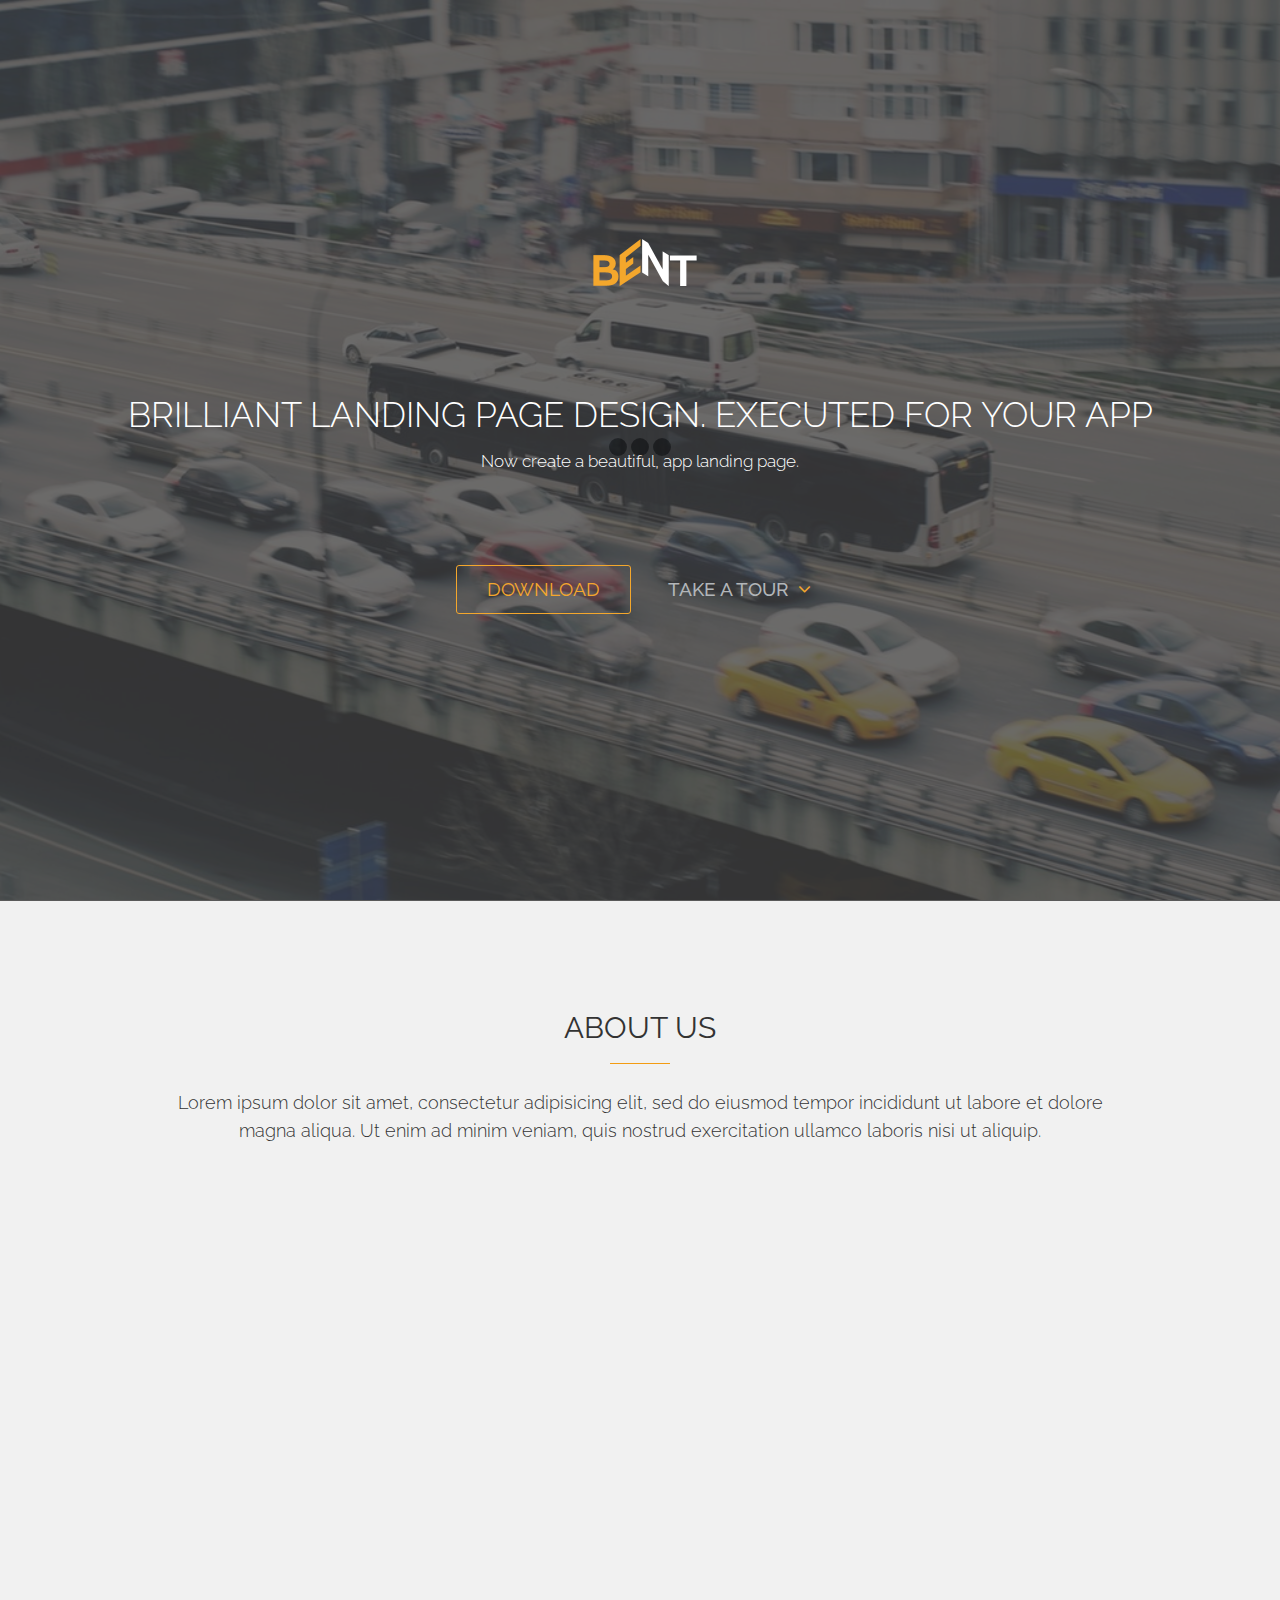
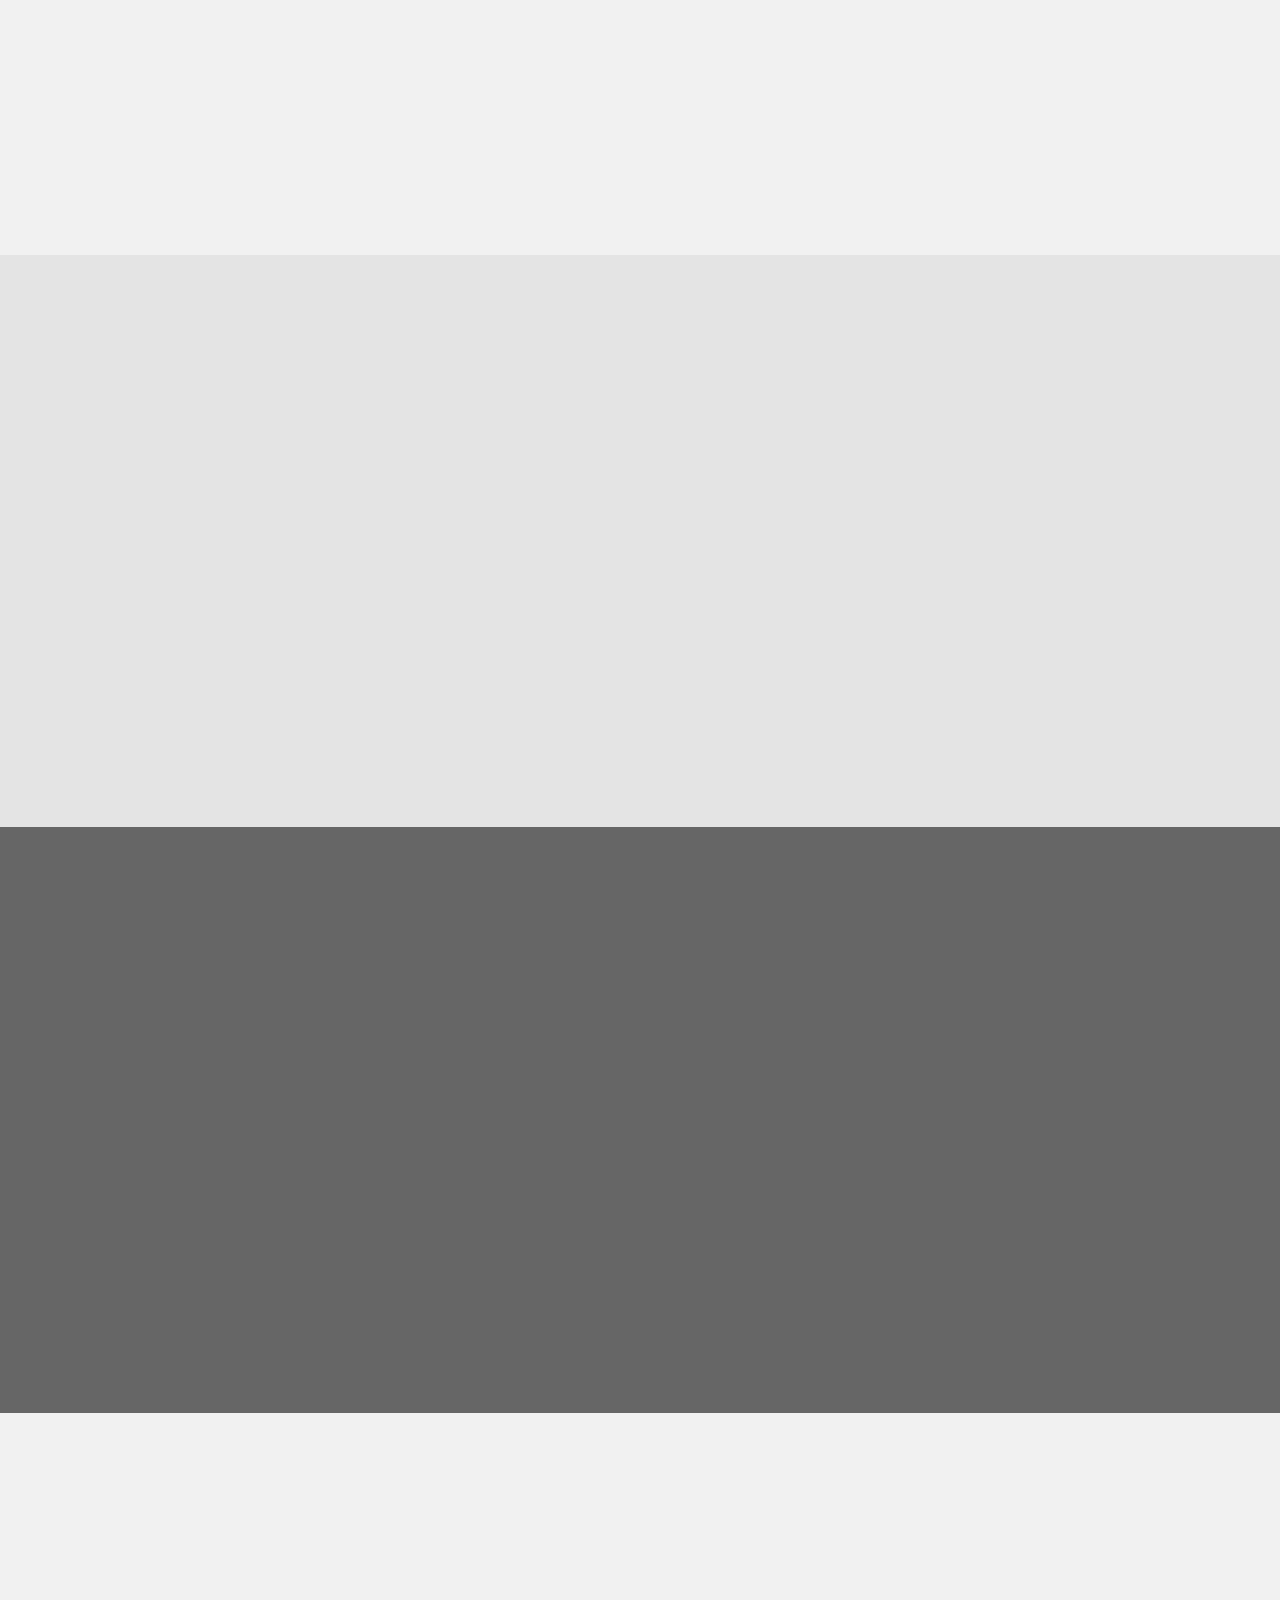
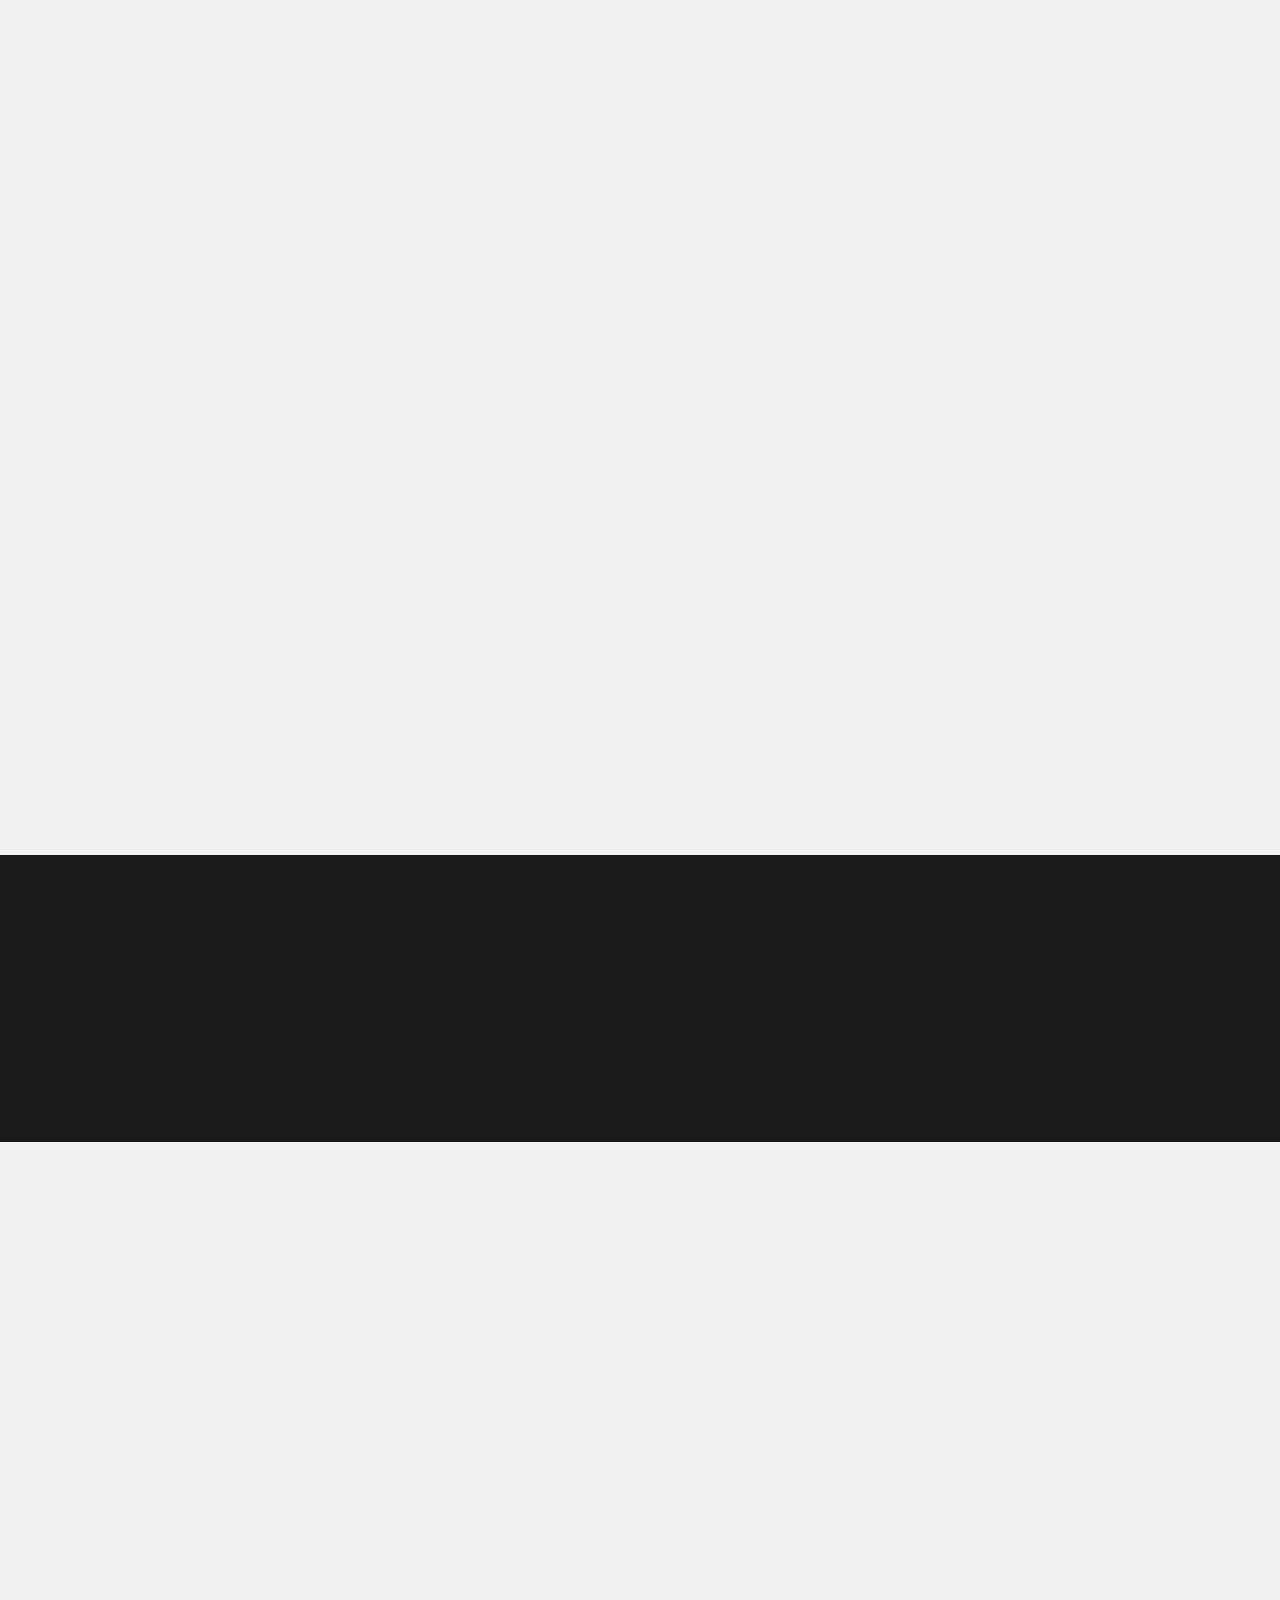
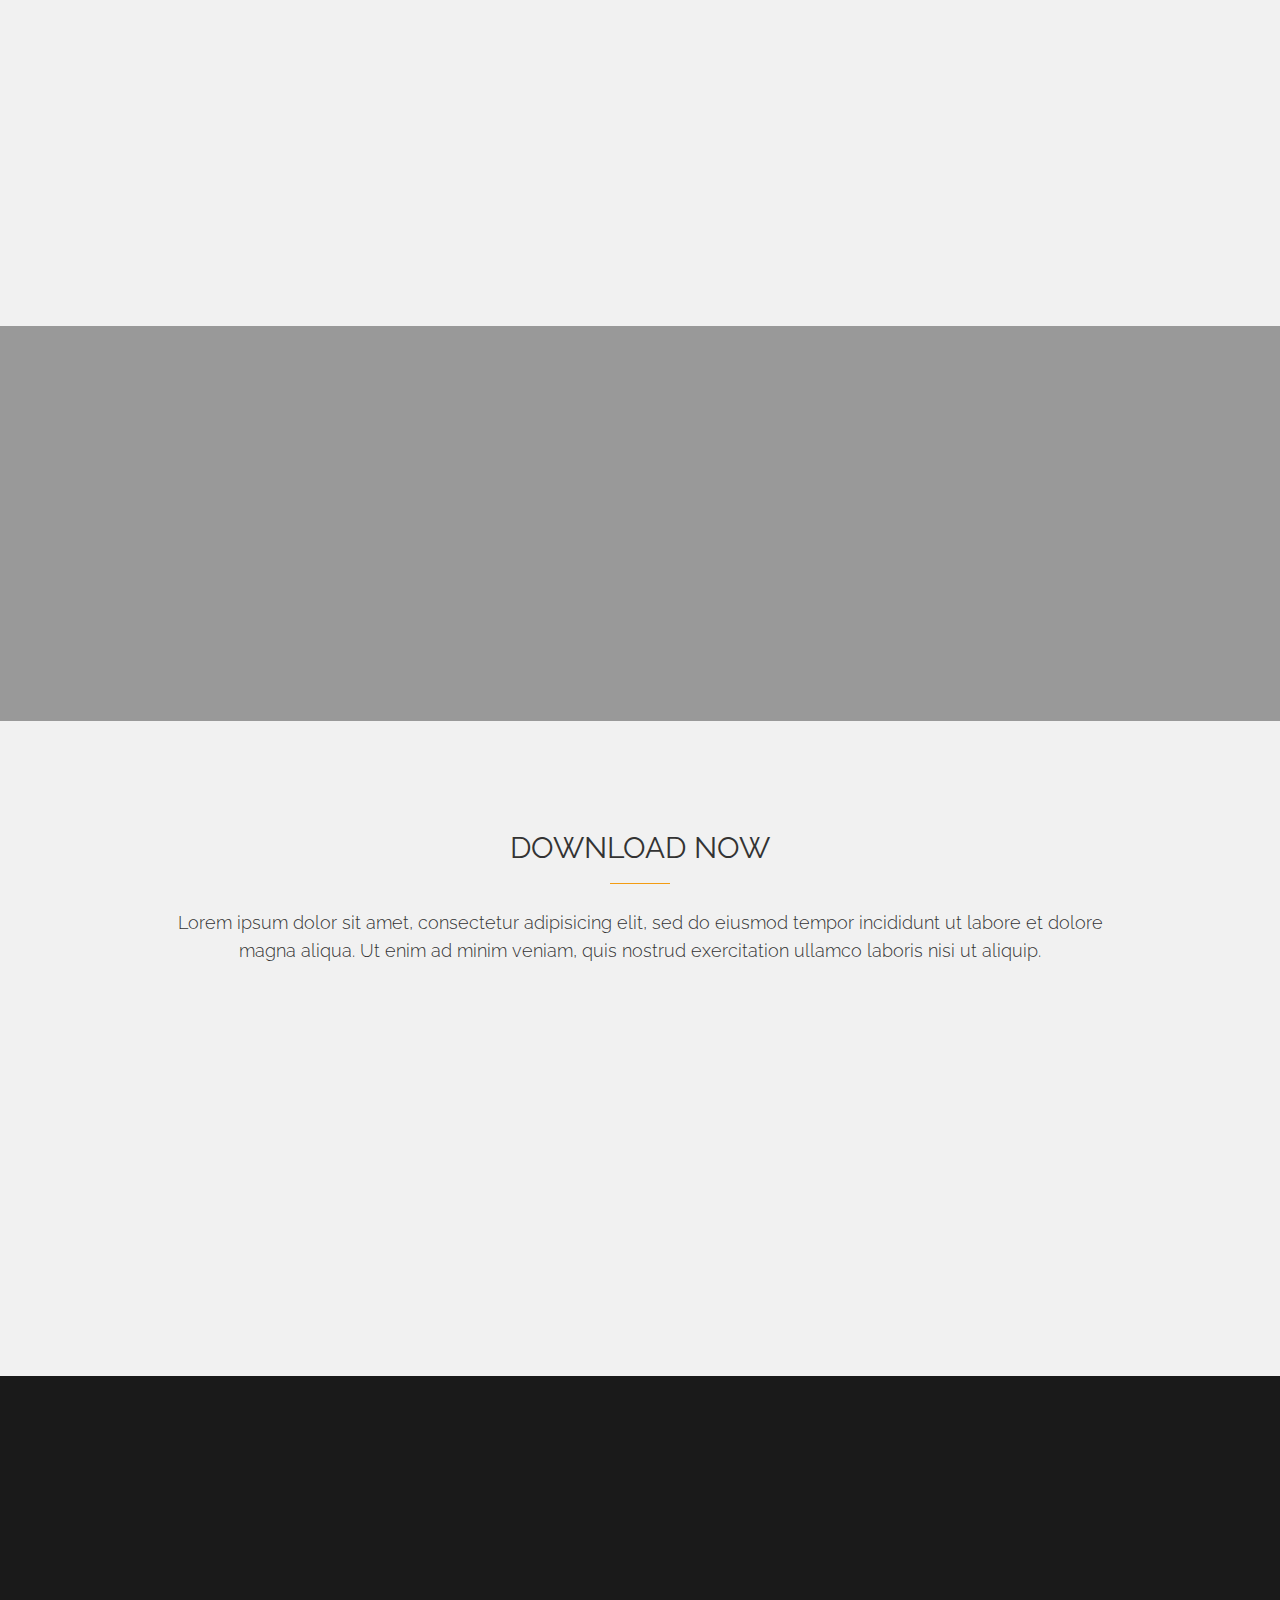
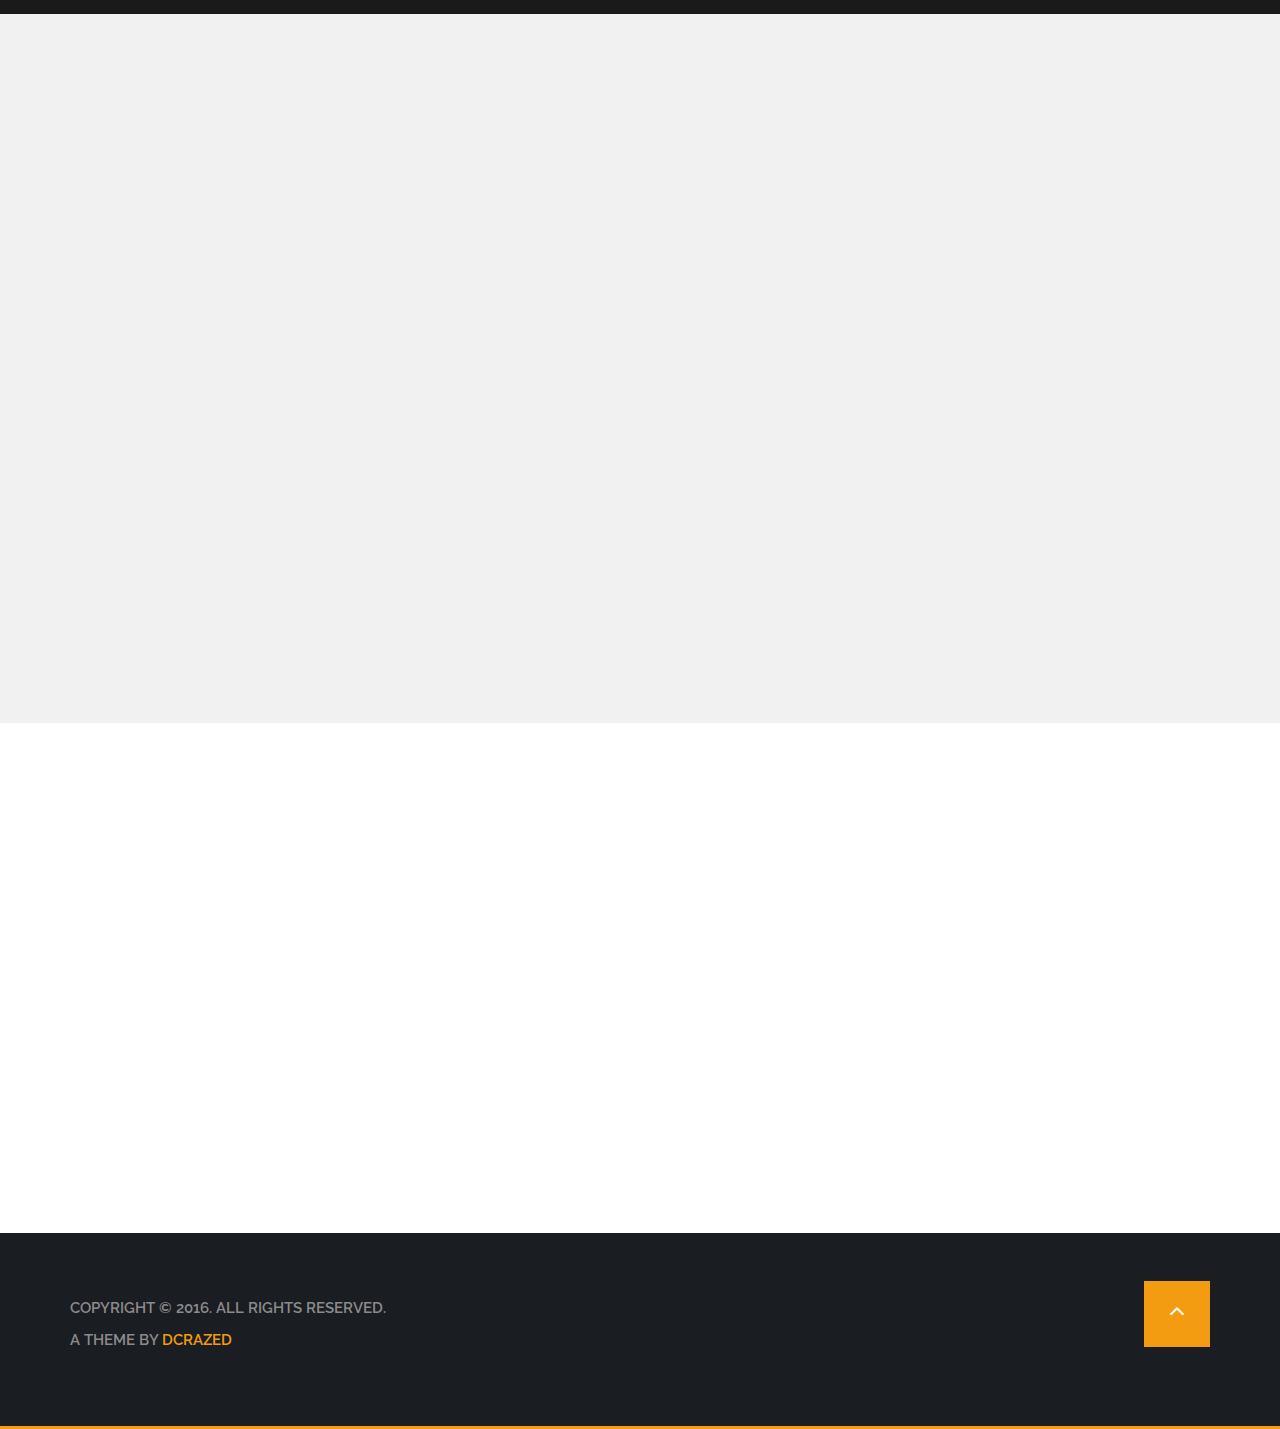
==== commit fe4c3938: "Remove useless image." ====
--- a/MoHack/public/index.html
+++ b/MoHack/public/index.html
@@ -109,7 +109,7 @@
                     </div>
                 </div>
                 <div class="row">
-                    <div class="col-md-8 col-sm-8">
+                    <div class="col-md-12 col-sm-12">
                         <div class="home_text">
                             <!-- TITLE AND DESC -->
                             <h1>Brilliant Landing Page Design. Executed for Your App</h1>
@@ -122,11 +122,11 @@
                             </div>
                         </div>
                     </div>
-                    <div class="col-md-3 col-md-offset-1 col-sm-4">
+                    <!--<div class="col-md-3 col-md-offset-1 col-sm-4">
                         <div class="home-iphone">
                             <img src="images/iPhone_Home.png" alt="">
                         </div>
-                    </div>
+                    </div>-->
                 </div>
             </div>
         </div>
--- a/MoHack/public/css/style.css
+++ b/MoHack/public/css/style.css
@@ -141,7 +141,7 @@
     color: #f39c12;
 }
 .header {
-    background: url(../images/home.jpg);
+    background: url(../images/home.jpeg);
     background-size: cover;
 	background-repeat: no-repeat;
 }
@@ -152,7 +152,7 @@
     padding-bottom: 50px;
 }
 .home_text{
-    text-align: left;
+    text-align: center;
 }
 .home-iphone{
     text-align: right;
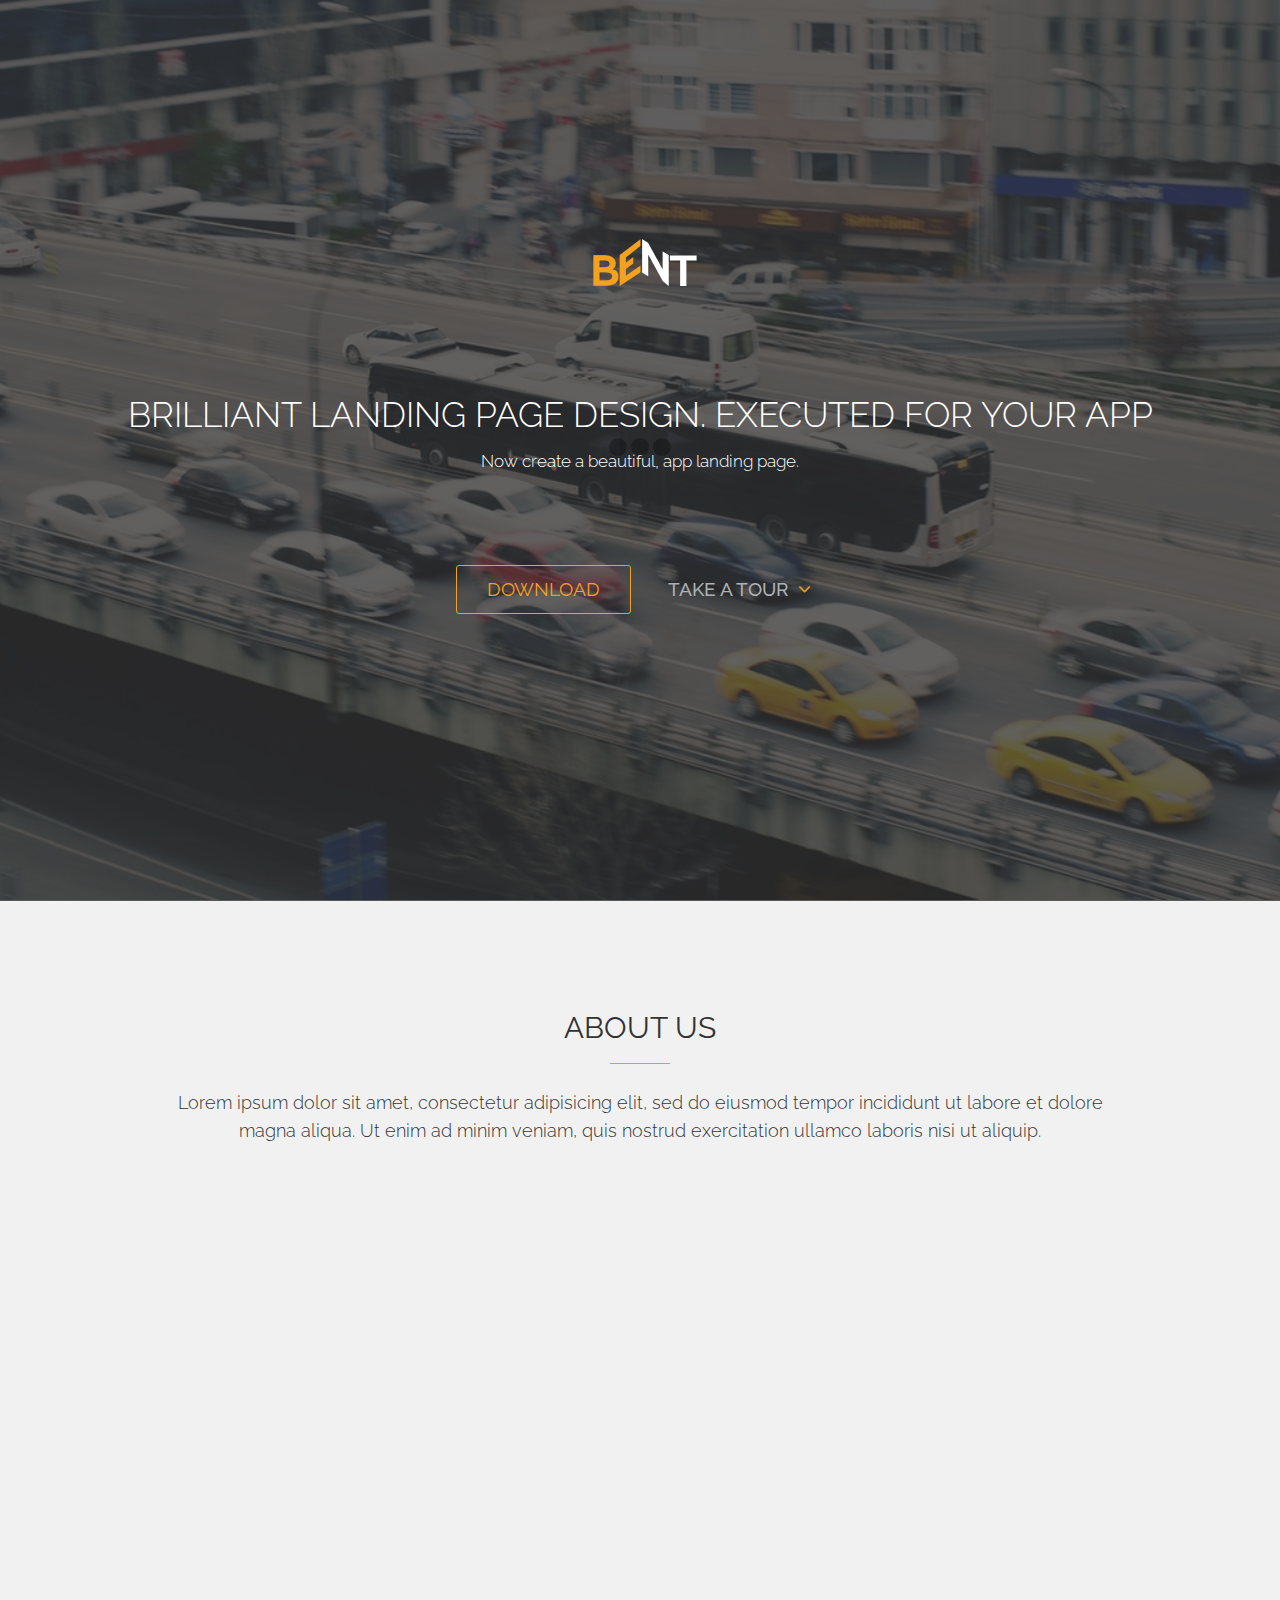
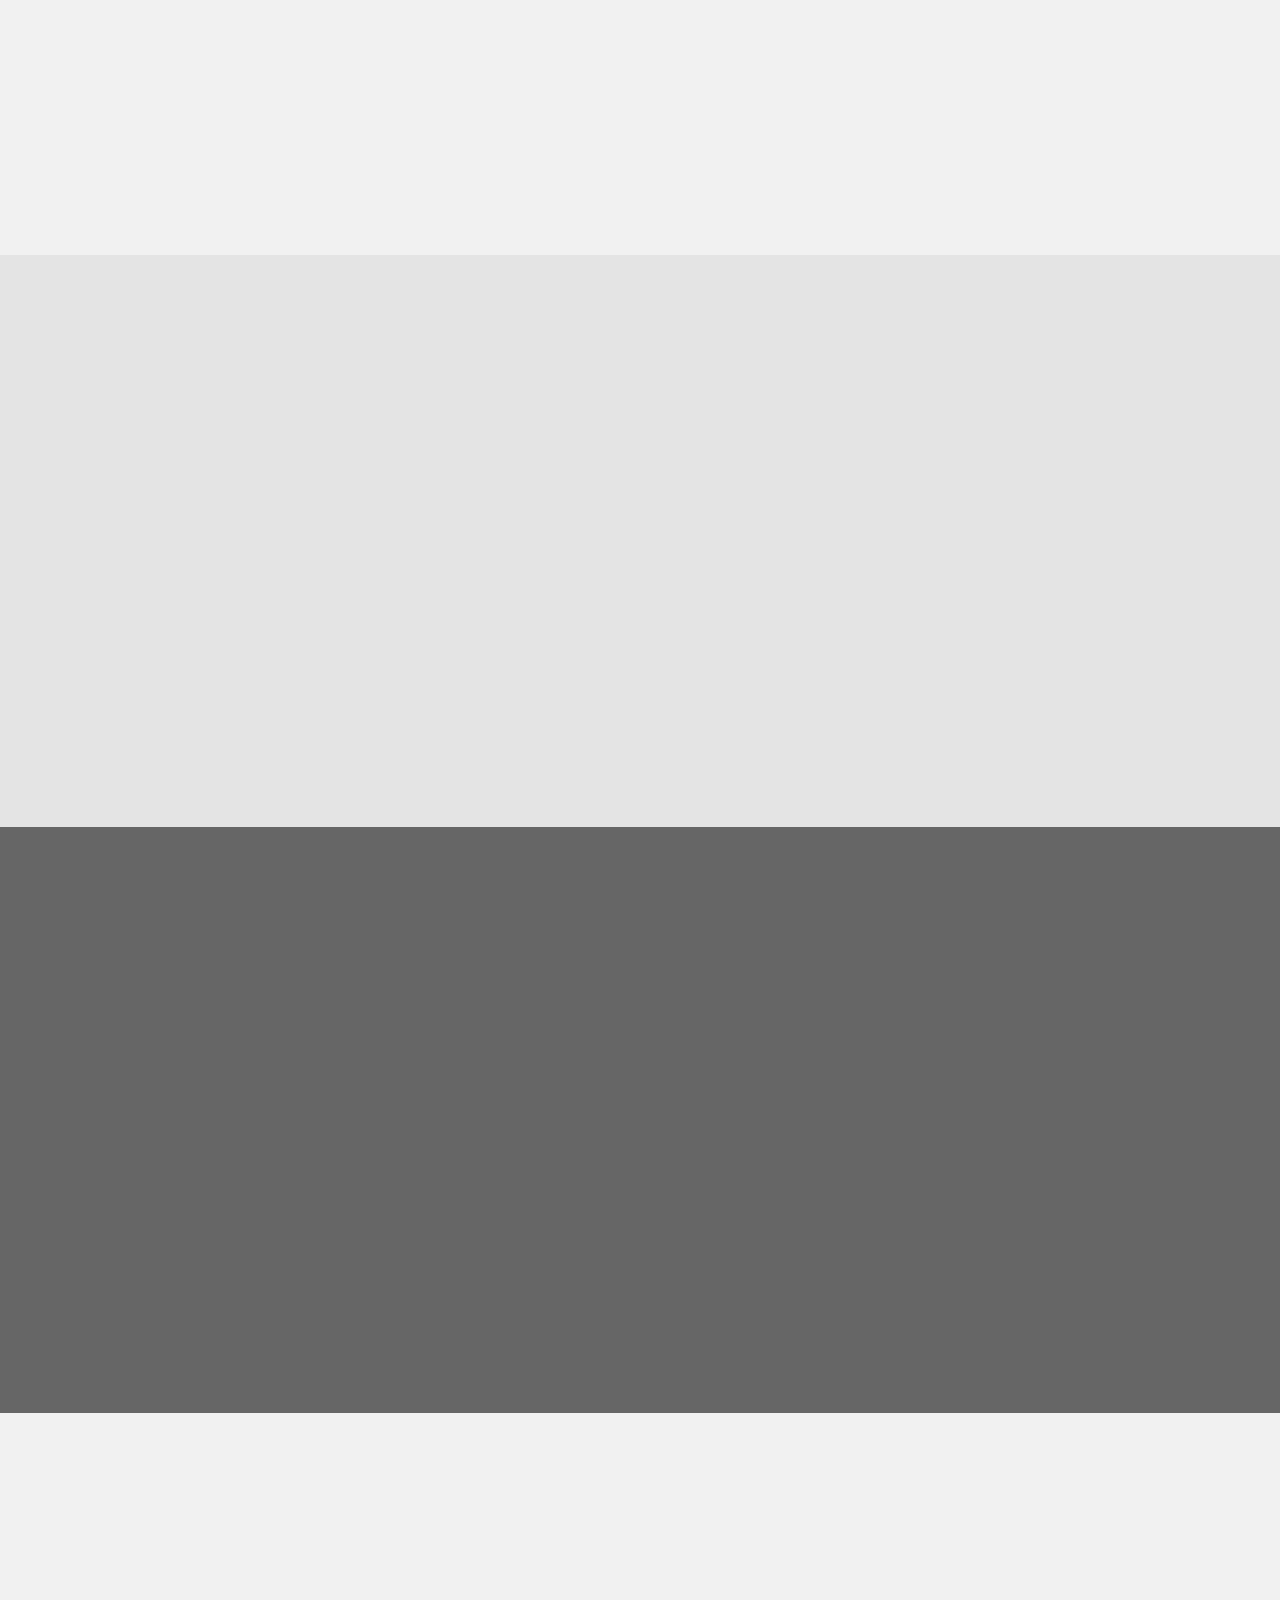
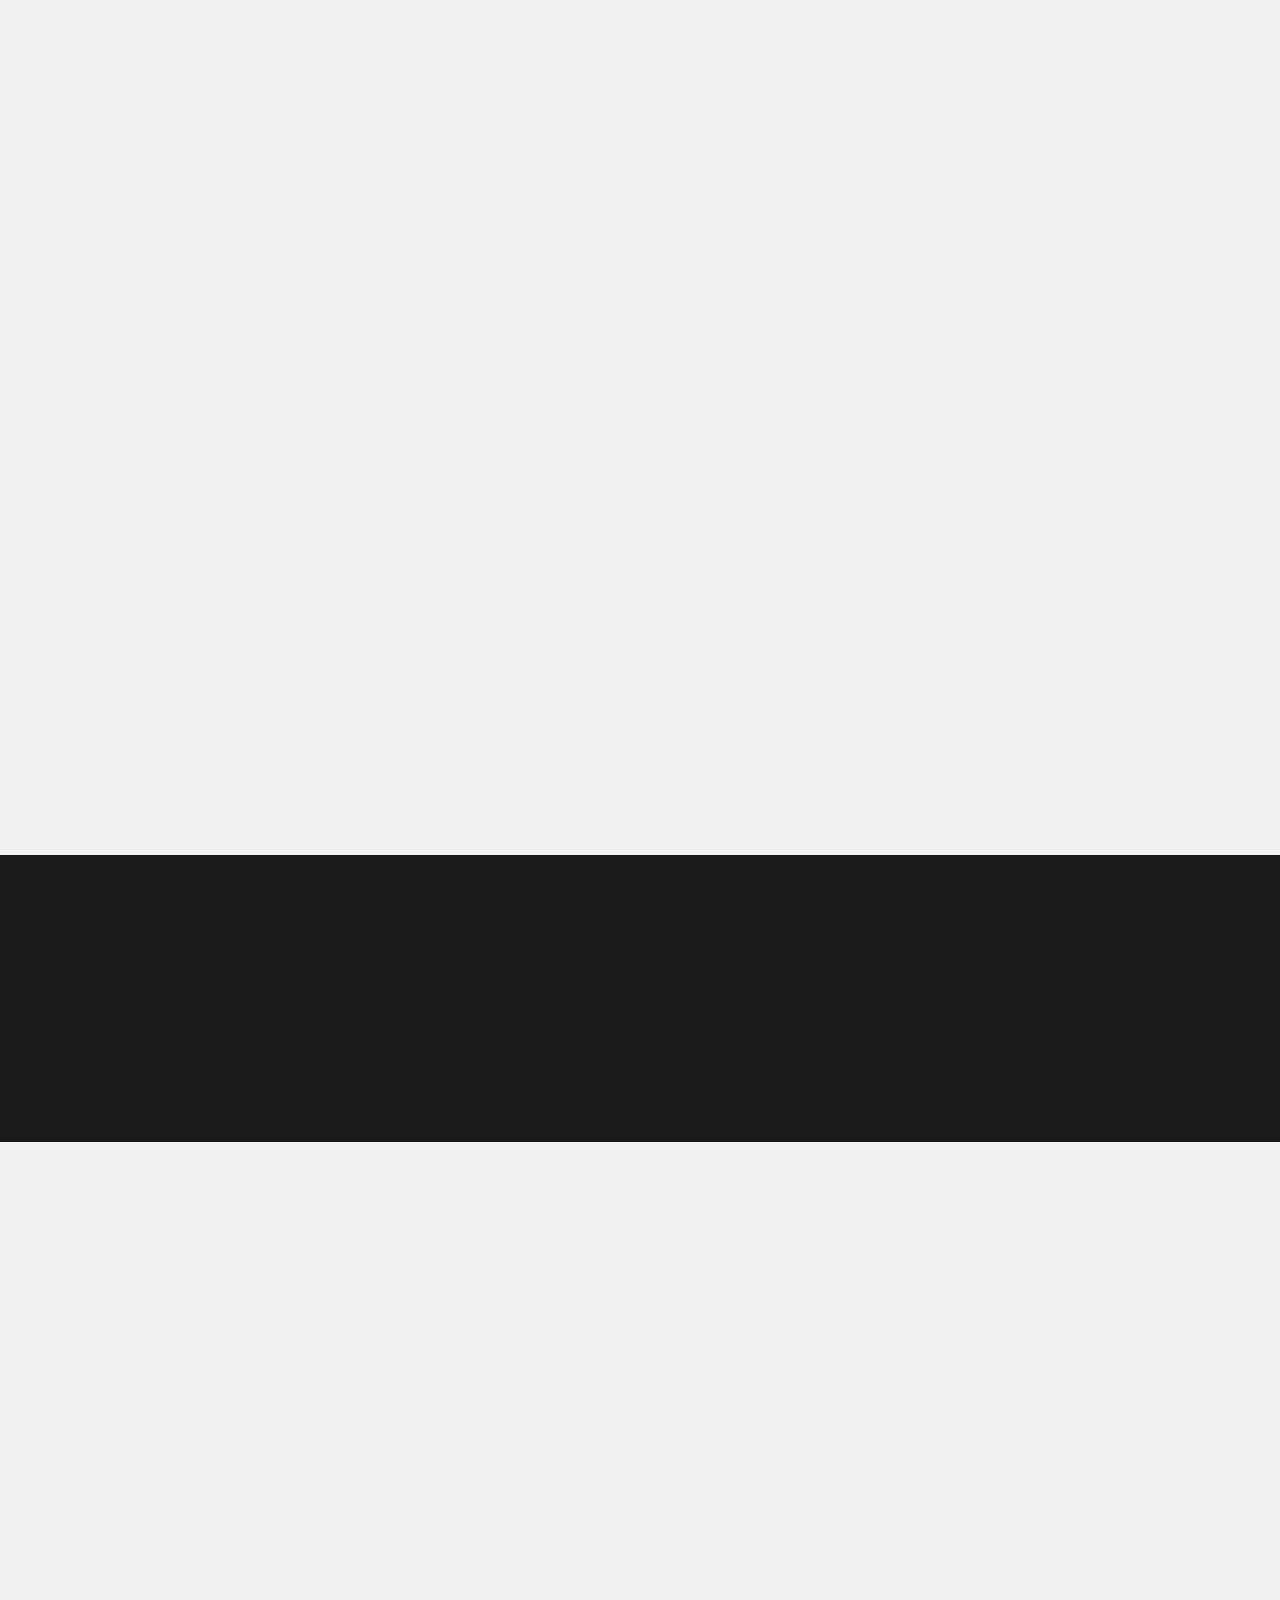
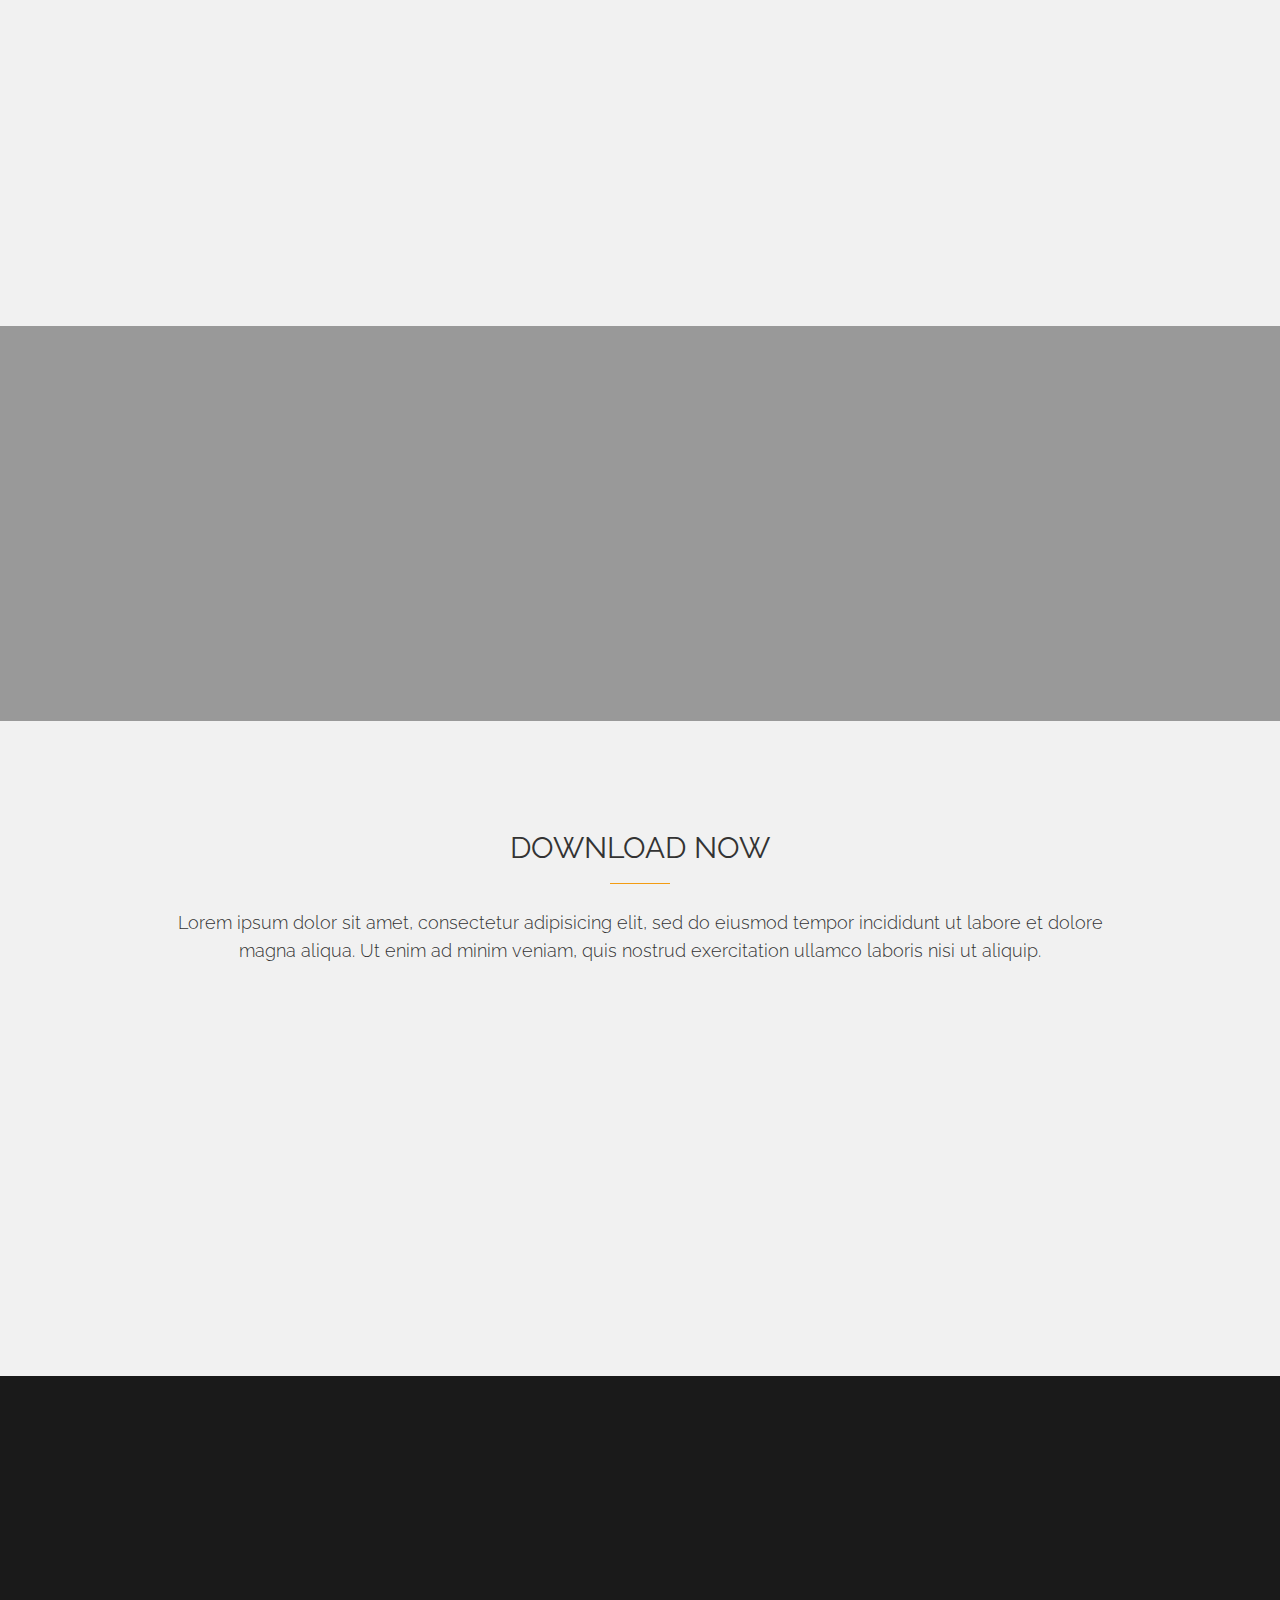
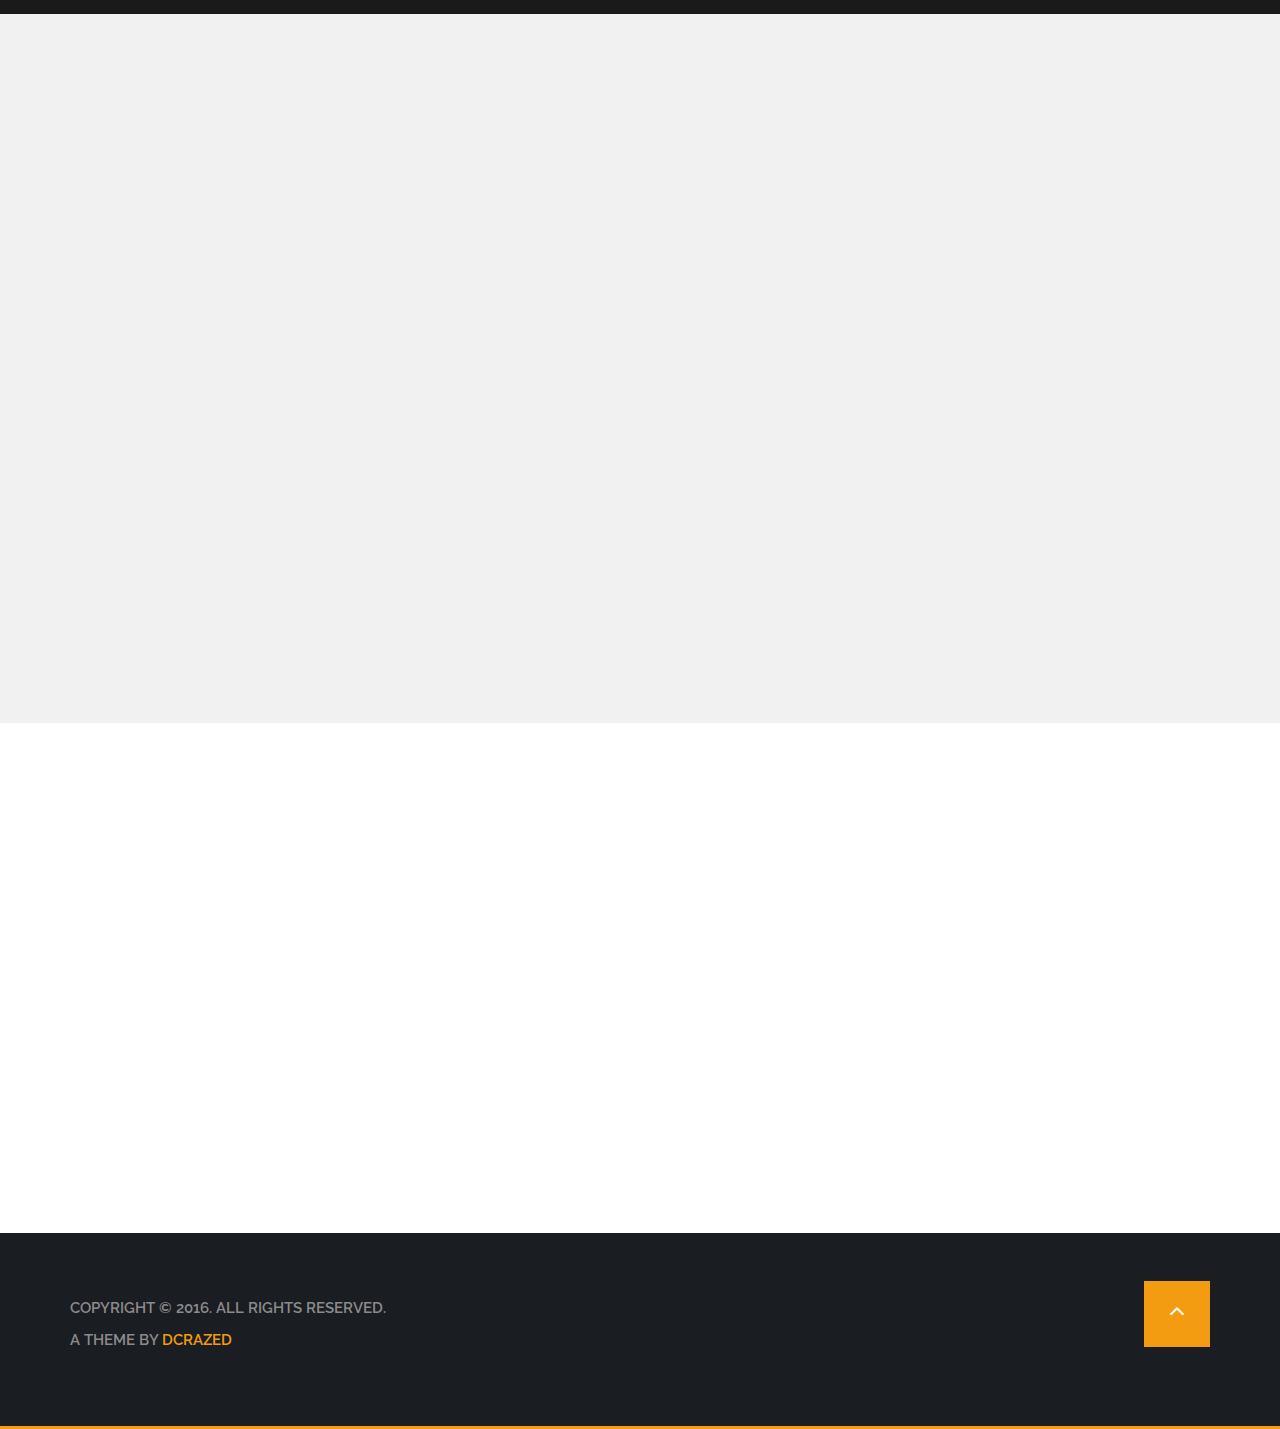
==== commit aa8018d7: "Merge branch 'master' of https://github.com/alexandrucom/GoPadada-Backend" ====
--- a/MoHack/public/index.html
+++ b/MoHack/public/index.html
@@ -39,7 +39,7 @@
     <!-- Style -->
     <link href="css/style.css" rel="stylesheet">
 
-    <link href="css/animate.css" rel="stylesheet">
+    <!--<link href="css/animate.css" rel="stylesheet">-->
     <!-- Responsive CSS -->
     <link href="css/responsive.css" rel="stylesheet">
     <!-- HTML5 Shim and Respond.js IE8 support of HTML5 elements and media queries -->
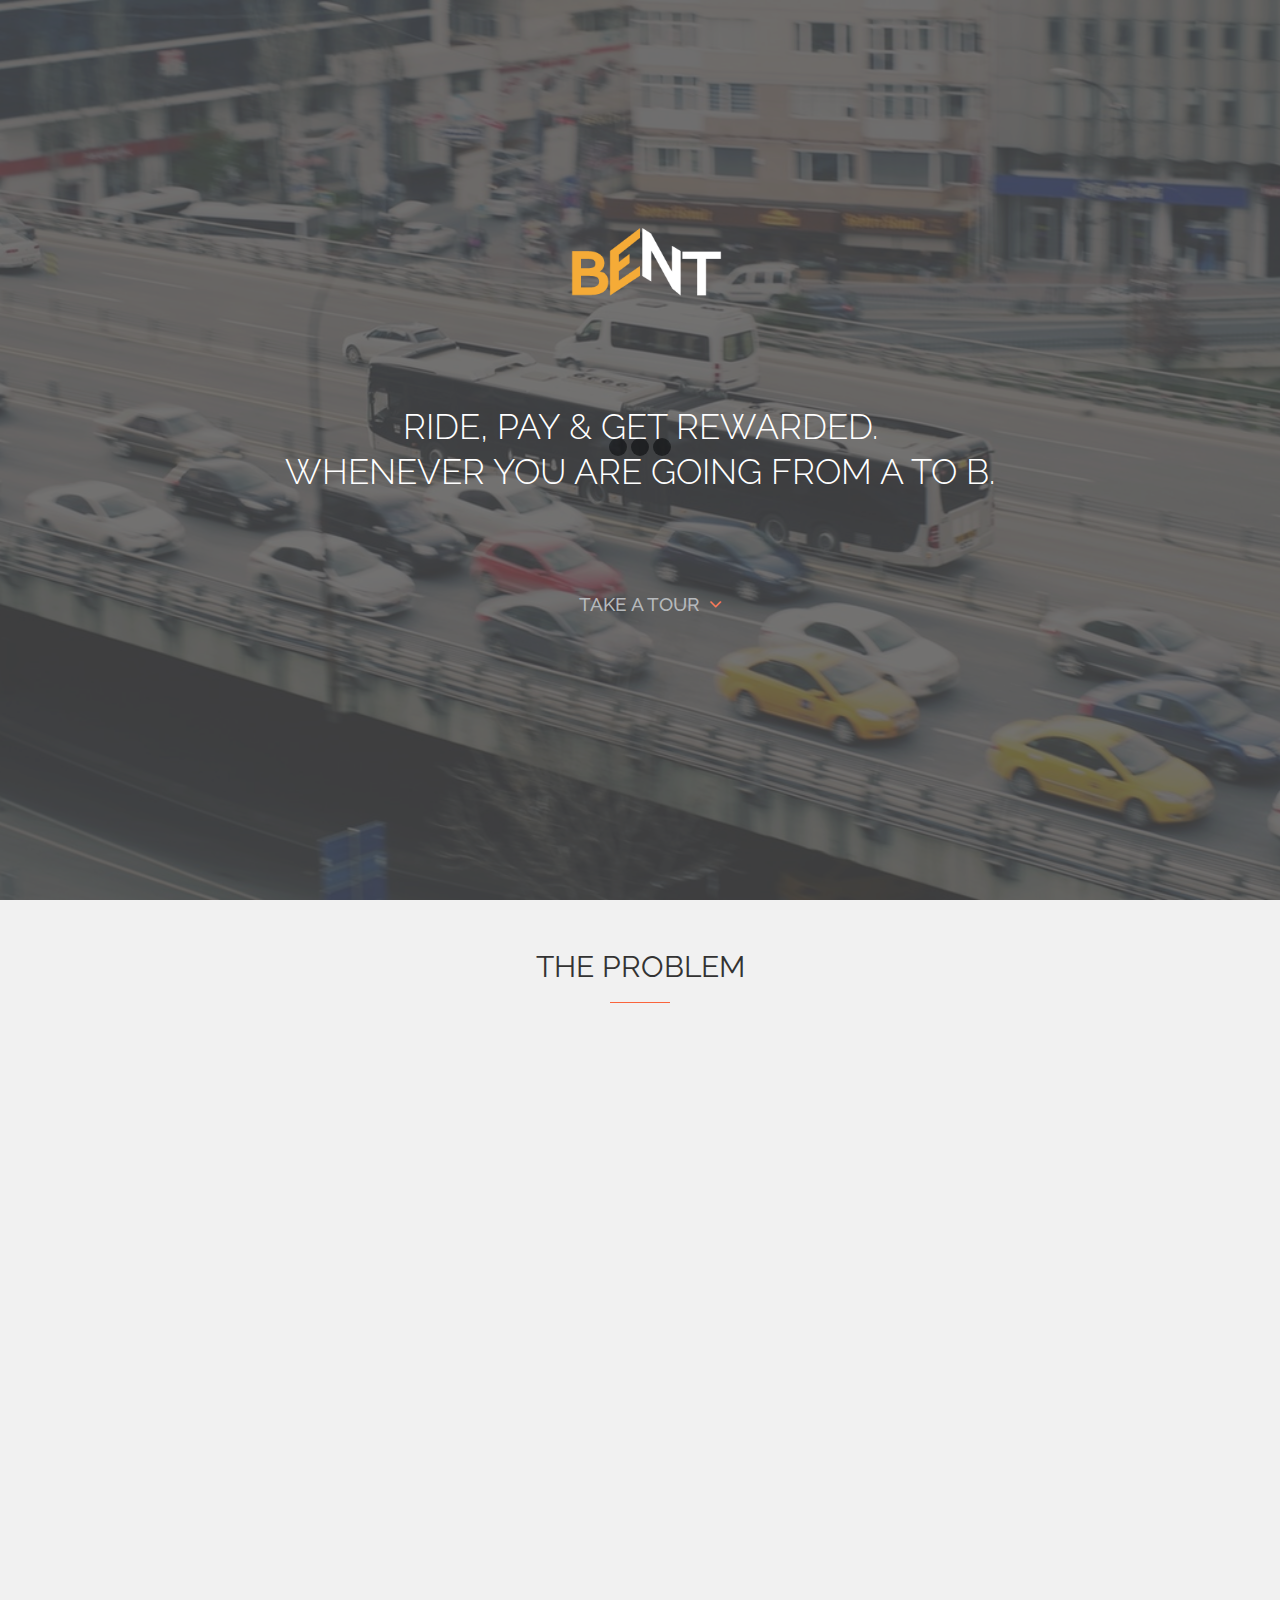
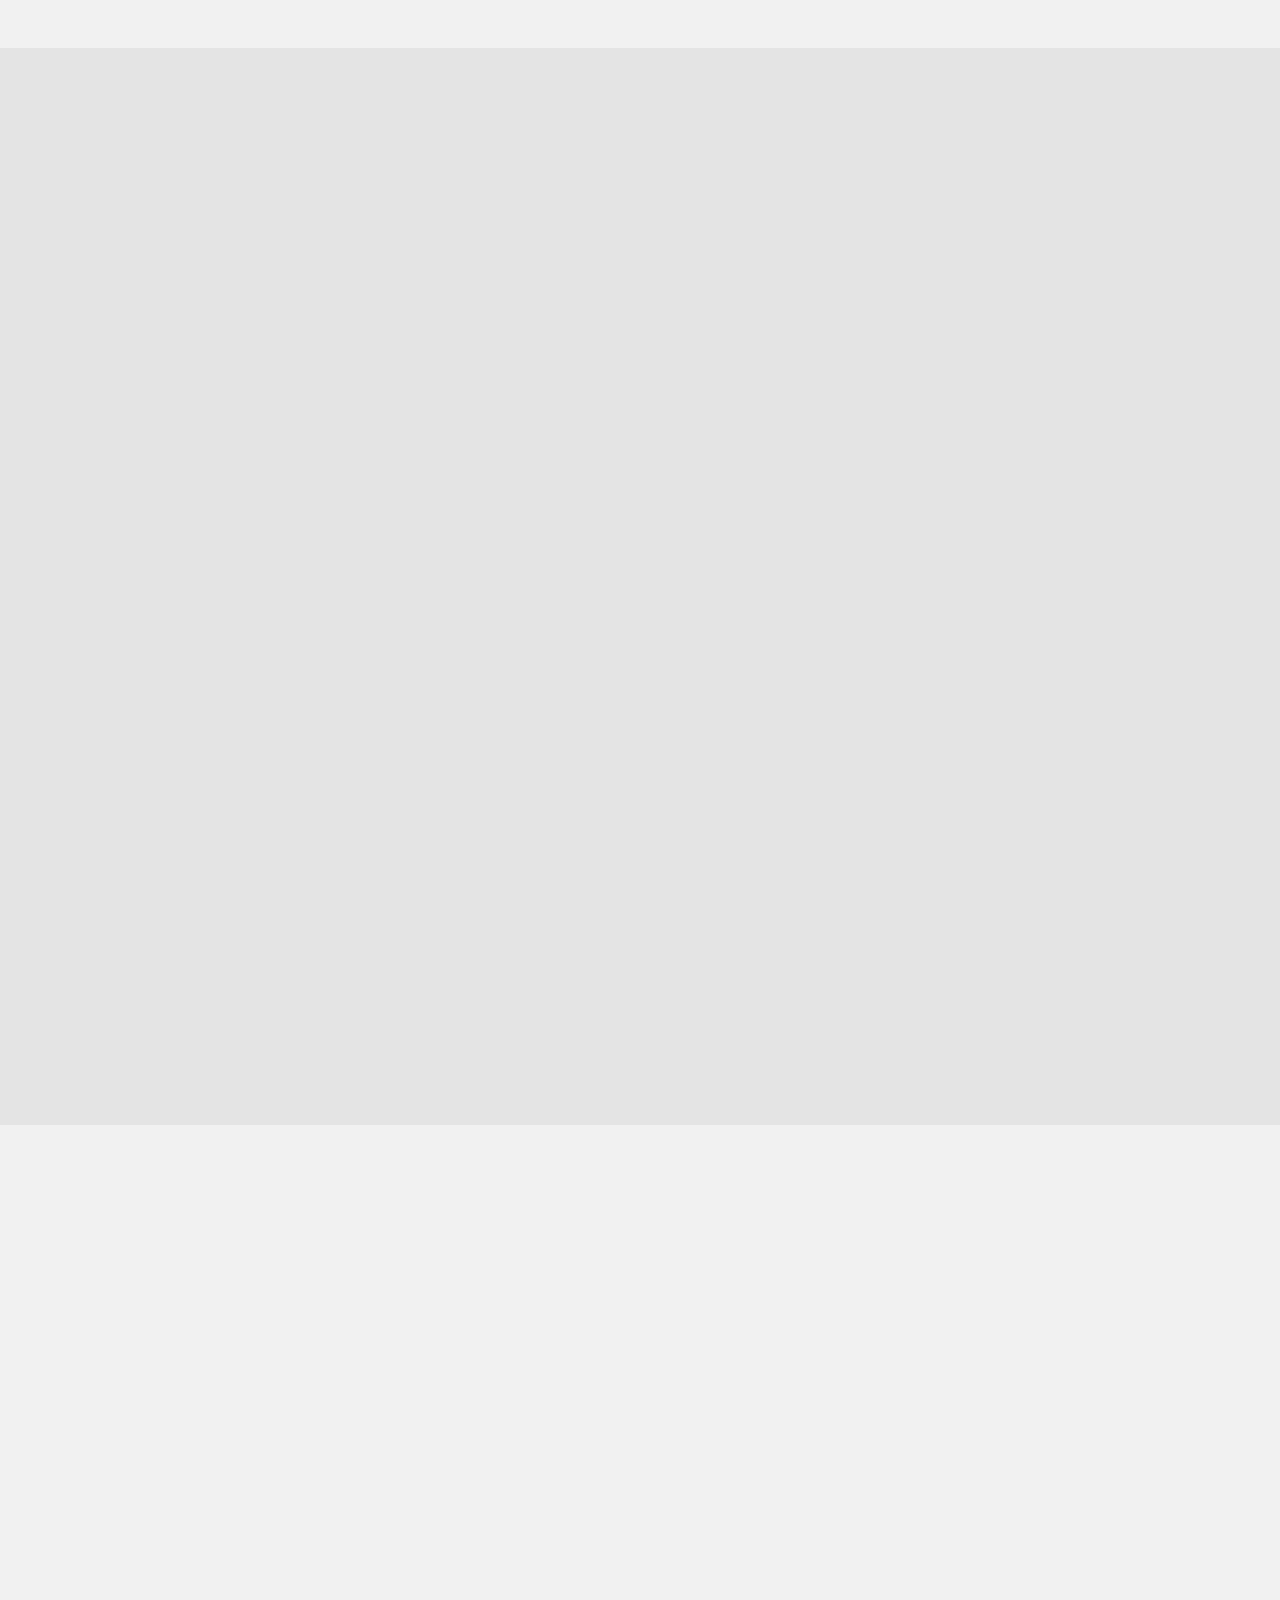
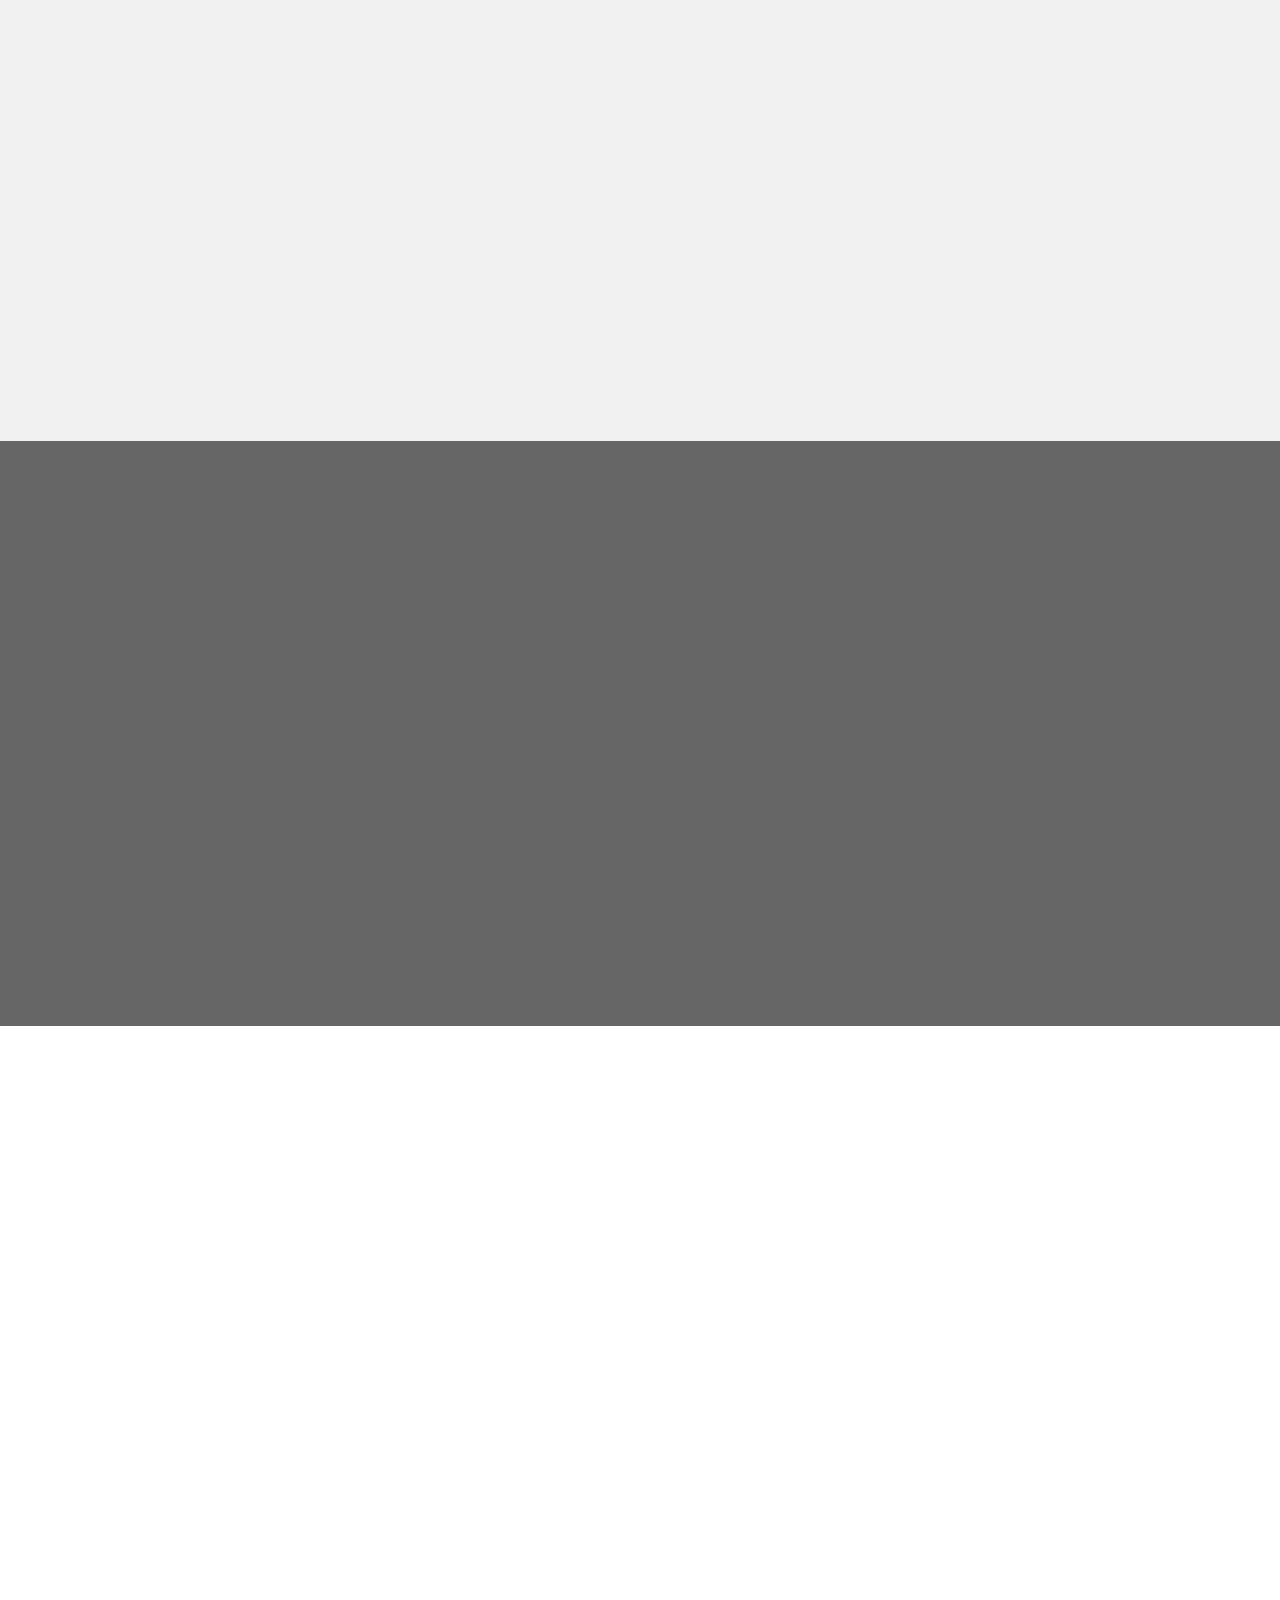
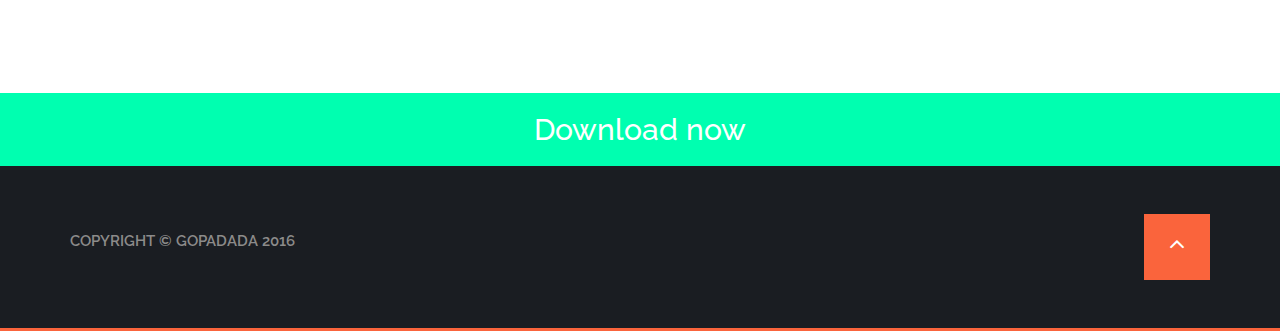
==== commit 194f517f: "ui changes on landing page." ====
--- a/MoHack/public/index.html
+++ b/MoHack/public/index.html
@@ -10,7 +10,7 @@
     <meta charset="utf-8">
     <meta http-equiv="X-UA-Compatible" content="IE=edge">
     <meta name="viewport" content="width=device-width, initial-scale=1">
-    <title>Bent | App Landing Page</title>
+    <title>GoPadada</title>
     <!-- Google Font -->
     <link href='https://fonts.googleapis.com/css?family=Raleway:500,600,700,800,900,400,300' rel='stylesheet' type='text/css'>
 
@@ -87,11 +87,10 @@
                         <ul class="nav navbar-nav navbar-right">
                             <!-- NAV -->
                             <li><a href="#HOME">HOME</a> </li>
-                            <li><a href="#ABOUT">ABOUT </a> </li>
-                            <li><a href="#FEATURES">FEATURES</a></li>
-                            <li><a href="#SCREENS">SCREENS</a> </li>
+                            <li><a href="#ABOUT">PROBLEM </a> </li>
+                            <li><a href="#FEATURES">SOLUTION</a></li>
+                            <li><a href="#SCREENS">REWARDS</a> </li>
                             <li><a href="#DOWNLOAD">DOWNLOAD </a> </li>
-                            <li><a href="#CONTACT">CONTACT </a> </li>
                         </ul>
                     </div>
                     <!-- /.navbar-collapse -->
@@ -99,12 +98,12 @@
                 <!-- /.container- -->
             </nav>
 
-            <div class="container home-container">
+            <div class="container home-container" style="padding: 25px 0;">
                 <div class="row">
                     <div class="col-md-12">
                         <div class="logo text-center">
                                 <!-- LOGO -->
-                            <img width="125" height="55" src="images/logo.png" alt="">
+                            <img src="images/logo.png" alt="">
                         </div>
                     </div>
                 </div>
@@ -112,12 +111,10 @@
                     <div class="col-md-12 col-sm-12">
                         <div class="home_text">
                             <!-- TITLE AND DESC -->
-                            <h1>Brilliant Landing Page Design. Executed for Your App</h1>
-                            <p>Now create a beautiful, app landing page.</p>
+                            <h1>Ride, pay & get rewarded.<br> Whenever you are going from A to B.</h1>
 
                             <div class="download-btn">
                             <!-- BUTTON -->
-                                <a class="btn home-btn wow fadeInLeft" href="#DOWNLOAD">Download</a>
                                 <a class="tuor btn wow fadeInRight" href="#ABOUT">Take a tour <i class="fa fa-angle-down"></i></a>
                             </div>
                         </div>
@@ -148,8 +145,7 @@
                 <div class="col-md-10 col-md-offset-1">
                     <!-- ABOUT US SECTION TITLE-->
                     <div class="section_title">
-                        <h2>About Us</h2>
-                        <p>Lorem ipsum dolor sit amet, consectetur adipisicing elit, sed do eiusmod tempor incididunt ut labore et dolore magna aliqua. Ut enim ad minim veniam, quis nostrud exercitation ullamco laboris nisi ut aliquip.</p>
+                        <h2>The problem</h2>
                     </div>
                 </div>
 
@@ -161,14 +157,14 @@
                     <div class="col-md-6">
                         <div class="about_phone wow fadeInLeft" data-wow-duration="1s" data-wow-delay=".5s">
                         <!-- PHONE -->
-                            <img src="images/about_iphone.png" alt="">
+                            <img src="images/tourist.svg" alt="">
                         </div>
                     </div>
                     <div class="col-md-6  wow fadeInRight" data-wow-duration="1s" data-wow-delay=".5s">
                         <!-- TITLE -->
                         <div class="inner_about_title">
-                            <h2>Why we are best <br> for you</h2>
-                            <p>Lorem ipsum dolor sit amet, consectetur adipisicing elit, sed do eiusmod tempor incididunt ut labore et dolore magna aliqua.</p>
+                            <h2>As a tourist</h2>
+                            <p>If you travel around Europe you may encounter these problems: </p>
                         </div>
                         <div class="inner_about_desc">
 
@@ -177,8 +173,8 @@
                                 <!-- ICON -->
                                 <div><i class="pe-7s-timer"></i></div>
                                 <!-- HEADING DESCRIPTION -->
-                                <h3>Lorem ipsum dolor sit amet</h3>
-                                <p>Cupidatat non proident, sunt in culpa qui officia deserunt mollit anim id est laborum. Sed ut perspiciatis unde omnis iste natus error sit.</p>
+                                <h3>Time consuming</h3>
+                                <p>You waste a lot of time on understanding the payment system, how the ticket machine works, cash or card and so on.</p>
                             </div>
                             <!-- END SINGLE DESC -->
 
@@ -186,10 +182,10 @@
                             <!-- SINGLE DESC -->
                             <div class="single_about_area fadeInUp wow" data-wow-duration=".5s" data-wow-delay="1.5s">
                                 <!-- ICON -->
-                                <div><i class="pe-7s-target"></i></div>
+                                <div><i class="pe-7s-cash"></i></div>
                                 <!-- HEADING DESCRIPTION -->
-                                <h3>Lorem ipsum dolor sit amet</h3>
-                                <p>Cupidatat non proident, sunt in culpa qui officia deserunt mollit anim id est laborum. Sed ut perspiciatis unde omnis iste natus error sit.</p>
+                                <h3>Complicated payment methods</h3>
+                                <p>Very bad UX on tickets machines, lots of buttons need to be pressed, sometimes they don't work, sometimes you lose the bus.</p>
                             </div>
                             <!-- END SINGLE DESC -->
 
@@ -197,10 +193,11 @@
                             <!-- SINGLE DESC -->
                             <div class="single_about_area fadeInUp wow" data-wow-duration=".5s" data-wow-delay="2s">
                                 <!-- ICON -->
-                                <div><i class="pe-7s-stopwatch"></i></div>
+                                <div><i class="pe-7s-shuffle"></i></div>
                                 <!-- HEADING DESCRIPTION -->
-                                <h3>Lorem ipsum dolor sit amet</h3>
-                                <p>Cupidatat non proident, sunt in culpa qui officia deserunt mollit anim id est laborum. Sed ut perspiciatis unde omnis iste natus error sit.</p>
+                                <h3>Communication barrier</h3>
+                                <p>Sometimes there are strict rules, for example you have to pay a fixed ammount of cash to the driver for the ticket and you find out you
+                                    don't speak a common language.</p>
                             </div>
                             <!-- END SINGLE DESC -->
 
@@ -213,21 +210,20 @@
         <div class="video_area">
             <div class="container">
                 <div class="row">
-                    <div class="col-md-6 wow fadeInLeftBig">
+                    <div class="col-md-12 wow fadeInLeftBig">
                     <!-- VIDEO LEFT TITLE -->
                         <div class="video_title">
-                            <h2>Best App <br>in the market</h2>
-                            <p>Lorem ipsum dolor sit amet, consectetur adipisicing elit, sed do eiusmod tempor incididunt ut labore et dolore magna aliqua. Ut enim ad minim veniam, quis nostrud exercitation ullamco laboris nisi ut aliquip</p>
-                        </div>
-                        <div class="video-button">
-                            <!-- BUTTON -->
-                            <a class="btn btn-primary btn-video" href="#FEATURES" role="button">Features</a>
-                        </div>
-                    </div>
-                    <div class="col-md-6 wow fadeInRightBig">
+                            <h2>Experiment in Berlin</h2>
+                            <p>Buying tickets from a machine in a S-bahn station was not a pleasant experience.</p>
+                            <p></p>
+                        </div>
+                    </div>
+                </div>
+                <div class="row">
+                    <div class="col-md-12 wow fadeInRightBig">
                          <!-- VIDEO -->
                         <div class="video">
-                            <iframe src="https://player.vimeo.com/video/88209254?title=0&amp;byline=0&amp;portrait=0&amp;color=cc0000" width="560" height="315"></iframe>
+                            <iframe width="560" height="315" src="https://www.youtube.com/embed/UgL_FPyi_gI" frameborder="0" allowfullscreen></iframe>
                         </div>
                     </div>
                 </div>
@@ -237,6 +233,114 @@
     <!-- End About Us -->
 
 
+
+<!-- =========================
+     SOLUTION
+============================== -->
+    <section id="FEATURES" class="features page">
+        <div class="container">
+            <div class="row">
+                <div class="col-md-10 col-md-offset-1">
+                    <!-- FEATURES SECTION TITLE -->
+                    <div class="section_title wow fadeIn" data-wow-duration="1s">
+                        <h2>The solution</h2>
+                        <p></p>
+                    </div>
+                    <!-- END FEATURES SECTION TITLE -->
+                </div>
+            </div>
+        </div>
+
+        <div class="feature_inner">
+            <div class="container">
+                <div class="row">
+                    <div class="col-md-4 right_no_padding wow fadeInLeft" data-wow-duration="1s">
+                        <!-- FEATURE -->
+
+                        <div class="left_single_feature">
+                            <!-- ICON -->
+                            <div><span class="pe-7s-like"></span></div>
+
+                            <!-- FEATURE HEADING AND DESCRIPTION -->
+                            <h3>Creative Design<span>/</span></h3>
+                            <p>Lorem ipsum dolor, consectetur sed do adipisicing elit, sed do eiusmod tempor incididunt</p>
+                        </div>
+
+                        <!-- END SINGLE FEATURE -->
+
+
+                        <!-- FEATURE -->
+                        <div class="left_single_feature">
+                            <!-- ICON -->
+                            <div><span class="pe-7s-science"></span></div>
+
+                            <!-- FEATURE HEADING AND DESCRIPTION -->
+                            <h3>Modern Look<span>/</span></h3>
+                            <p>Lorem ipsum dolor, consectetur sed do adipisicing elit, sed do eiusmod tempor incididunt</p>
+                        </div>
+                        <!-- END SINGLE FEATURE -->
+
+
+                        <!-- FEATURE -->
+                        <div class="left_single_feature">
+                            <!-- ICON -->
+                            <div><span class="pe-7s-look"></span></div>
+
+                            <!-- FEATURE HEADING AND DESCRIPTION -->
+                            <h3>Minimal Layout<span>/</span></h3>
+                            <p>Lorem ipsum dolor, consectetur sed do adipisicing elit, sed do eiusmod tempor incididunt</p>
+                        </div>
+                        <!-- END SINGLE FEATURE -->
+
+                    </div>
+                    <div class="col-md-4">
+                        <div class="feature_iphone">
+                            <!-- FEATURE PHONE IMAGE -->
+                            <img class="wow bounceIn" data-wow-duration="1s" src="images/iPhone02.png" alt="">
+                        </div>
+                    </div>
+                    <div class="col-md-4 left_no_padding wow fadeInRight" data-wow-duration="1s">
+
+                        <!-- FEATURE -->
+                        <div class="right_single_feature">
+                            <!-- ICON -->
+                            <div><span class="pe-7s-monitor"></span></div>
+
+                            <!-- FEATURE HEADING AND DESCRIPTION -->
+                            <h3><span>/</span>Retina ready</h3>
+                            <p>Lorem ipsum dolor, consectetur sed do adipisicing elit, sed do eiusmod tempor incididunt</p>
+                        </div>
+                        <!-- END SINGLE FEATURE -->
+
+
+                        <!-- FEATURE -->
+                        <div class="right_single_feature">
+                            <!-- ICON -->
+                            <div><span class="pe-7s-phone"></span></div>
+
+                            <!-- FEATURE HEADING AND DESCRIPTION -->
+                            <h3><span>/</span>Responsive Ready</h3>
+                            <p>Lorem ipsum dolor, consectetur sed do adipisicing elit, sed do eiusmod tempor incididunt</p>
+                        </div>
+                        <!-- END SINGLE FEATURE -->
+
+
+                        <!-- FEATURE -->
+                        <div class="right_single_feature">
+                            <!-- ICON -->
+                            <div><span class="pe-7s-gleam"></span></div>
+
+                            <!-- FEATURE HEADING AND DESCRIPTION -->
+                            <h3><span>/</span>Clean Code</h3>
+                            <p>Lorem ipsum dolor, consectetur sed do adipisicing elit, sed do eiusmod tempor incididunt</p>
+                        </div>
+                        <!-- END SINGLE FEATURE -->
+                    </div>
+                </div>
+            </div>
+        </div>
+    </section>
+    <!-- END SOLUTION SECTION -->
 
 
  <!-- =========================
@@ -319,138 +423,8 @@
     <!-- END TESTIMONIAL SECTION -->
 
 
-
 <!-- =========================
-     START FEATURES
-============================== -->
-    <section id="FEATURES" class="features page">
-        <div class="container">
-            <div class="row">
-                <div class="col-md-10 col-md-offset-1">
-                    <!-- FEATURES SECTION TITLE -->
-                    <div class="section_title wow fadeIn" data-wow-duration="1s">
-                        <h2>Features</h2>
-                        <p>Lorem ipsum dolor sit amet, consectetur adipisicing elit, sed do eiusmod tempor incididunt ut labore et dolore magna aliqua. Ut enim ad minim veniam, quis nostrud exercitation ullamco laboris nisi ut aliquip.</p>
-                    </div>
-                    <!-- END FEATURES SECTION TITLE -->
-                </div>
-            </div>
-        </div>
-
-        <div class="feature_inner">
-            <div class="container">
-                <div class="row">
-                    <div class="col-md-4 right_no_padding wow fadeInLeft" data-wow-duration="1s">
-                        <!-- FEATURE -->
-
-                        <div class="left_single_feature">
-                            <!-- ICON -->
-                            <div><span class="pe-7s-like"></span></div>
-
-                            <!-- FEATURE HEADING AND DESCRIPTION -->
-                            <h3>Creative Design<span>/</span></h3>
-                            <p>Lorem ipsum dolor, consectetur sed do adipisicing elit, sed do eiusmod tempor incididunt</p>
-                        </div>
-
-                        <!-- END SINGLE FEATURE -->
-
-
-                        <!-- FEATURE -->
-                        <div class="left_single_feature">
-                            <!-- ICON -->
-                            <div><span class="pe-7s-science"></span></div>
-
-                            <!-- FEATURE HEADING AND DESCRIPTION -->
-                            <h3>Modern Look<span>/</span></h3>
-                            <p>Lorem ipsum dolor, consectetur sed do adipisicing elit, sed do eiusmod tempor incididunt</p>
-                        </div>
-                        <!-- END SINGLE FEATURE -->
-
-
-                        <!-- FEATURE -->
-                        <div class="left_single_feature">
-                            <!-- ICON -->
-                            <div><span class="pe-7s-look"></span></div>
-
-                            <!-- FEATURE HEADING AND DESCRIPTION -->
-                            <h3>Minimal Layout<span>/</span></h3>
-                            <p>Lorem ipsum dolor, consectetur sed do adipisicing elit, sed do eiusmod tempor incididunt</p>
-                        </div>
-                        <!-- END SINGLE FEATURE -->
-
-                    </div>
-                    <div class="col-md-4">
-                        <div class="feature_iphone">
-                            <!-- FEATURE PHONE IMAGE -->
-                            <img class="wow bounceIn" data-wow-duration="1s" src="images/iPhone02.png" alt="">
-                        </div>
-                    </div>
-                    <div class="col-md-4 left_no_padding wow fadeInRight" data-wow-duration="1s">
-
-                        <!-- FEATURE -->
-                        <div class="right_single_feature">
-                            <!-- ICON -->
-                            <div><span class="pe-7s-monitor"></span></div>
-
-                            <!-- FEATURE HEADING AND DESCRIPTION -->
-                            <h3><span>/</span>Retina ready</h3>
-                            <p>Lorem ipsum dolor, consectetur sed do adipisicing elit, sed do eiusmod tempor incididunt</p>
-                        </div>
-                        <!-- END SINGLE FEATURE -->
-
-
-                        <!-- FEATURE -->
-                        <div class="right_single_feature">
-                            <!-- ICON -->
-                            <div><span class="pe-7s-phone"></span></div>
-
-                            <!-- FEATURE HEADING AND DESCRIPTION -->
-                            <h3><span>/</span>Responsive Ready</h3>
-                            <p>Lorem ipsum dolor, consectetur sed do adipisicing elit, sed do eiusmod tempor incididunt</p>
-                        </div>
-                        <!-- END SINGLE FEATURE -->
-
-
-                        <!-- FEATURE -->
-                        <div class="right_single_feature">
-                            <!-- ICON -->
-                            <div><span class="pe-7s-gleam"></span></div>
-
-                            <!-- FEATURE HEADING AND DESCRIPTION -->
-                            <h3><span>/</span>Clean Code</h3>
-                            <p>Lorem ipsum dolor, consectetur sed do adipisicing elit, sed do eiusmod tempor incididunt</p>
-                        </div>
-                        <!-- END SINGLE FEATURE -->
-                    </div>
-                </div>
-            </div>
-        </div>
-    </section>
-    <!-- END FEATURES SECTION -->
-
-
-
-<!-- =========================
-     START CALL TO ACTION
-============================== -->
-    <div class="call_to_action">
-        <div class="container">
-            <div class="row wow fadeInLeftBig" data-wow-duration="1s">
-                <div class="col-md-9">
-                    <p>Lorem ipsum dolor sit amet, consectetur adipisicing elit, sed do eiusmod tempor incididunt ut labore et olore magna aliqua. Ut enim ad minim veniam, quis nostrud exercitation ullamco laboris nisi ut aliquip.</p>
-                </div>
-                <div class="col-md-3">
-                    <a class="btn btn-primary btn-action" href="#" role="button">Download Now</a>
-                </div>
-            </div>
-        </div>
-    </div>
-
-    <!-- END CALL TO ACTION -->
-
-
-<!-- =========================
-     Start APPS SCREEN SECTION
+     Start APPS REWARDS SECTION
 ============================== -->
     <section class="apps_screen page" id="SCREENS">
             <div class="container">
@@ -458,294 +432,65 @@
                     <div class="col-md-10 col-md-offset-1 wow fadeInBig" data-wow-duration="1s">
                         <!-- APPS SCREEN TITLE -->
                         <div class="section_title">
-                            <h2>Screenshots</h2>
-                            <p>Lorem ipsum dolor sit amet, consectetur adipisicing elit, sed do eiusmod tempor incididunt ut labore et dolore magna aliqua. Ut enim ad minim veniam, quis nostrud exercitation ullamco laboris nisi ut aliquip.</p>                           
+                            <h2>Get rewards</h2>
+                            <p>We offer our users a unique experience by offering a lot of special rewards. Travel more with public transportation,
+                                buy tickets using our app and we make sure you'll have a great holiday!</p>                           
                         </div>
                         <!-- END APPS SCREEN TITLE -->
                     </div>
                 </div>
             </div>
 
-        <div class="screen_slider">
+        <div class="">
             <div id="demo" class="wow bounceInRight" data-wow-duration="1s">
-                <div id="owl-demo" class="owl-carousel">
+                <div id="owl-demo">
 
                     <!-- APPS SCREEN IMAGES -->
                     <div class="item">
-                    <a href="images/screens/iPhone04.png" rel="prettyPhoto[pp_gal]"><img src="images/iPhone04.png" width="60" height="60" alt="APPS SCREEN" /></a>
+                        <a href="#" rel="prettyPhoto[pp_gal]"><img src="images/einstein.jpg" width="60" height="60" alt="APPS SCREEN" /></a>
+                        <p class="einstein-offer">20% off for any drinks</p>
                     </div>
                     <div class="item">
-                        <a href="images/screens/iPhone05.png" rel="prettyPhoto[pp_gal]"><img src="images/iPhone05.png" width="60" height="60" alt="APPS SCREEN" /></a>
+                        <a href="#" rel="prettyPhoto[pp_gal]"><img src="images/spymuseum.jpg" width="60" height="60" alt="APPS SCREEN" /></a>
+                        <p class="museum-offer">50% off museum entrances</p>
                     </div>
                     <div class="item">
-                        <a href="images/screens/iPhone06.png" rel="prettyPhoto[pp_gal]"><img src="images/iPhone06.png" width="60" height="60" alt="APPS SCREEN" /></a>
-                    </div>
-                    <div class="item">
-                        <a href="images/screens/iPhone07.png" rel="prettyPhoto[pp_gal]"><img src="images/iPhone07.png" width="60" height="60" alt="APPS SCREEN" /></a>
-                    </div>
-                    <div class="item">
-                        <a href="images/screens/iPhone08.png" rel="prettyPhoto[pp_gal]"><img src="images/iPhone08.png" width="60" height="60" alt="APPS SCREEN" /></a>
-                    </div>
-                    <div class="item">
-                        <a href="images/screens/iPhone09.png" rel="prettyPhoto[pp_gal]"><img src="images/iPhone09.png" width="60" height="60" alt="APPS SCREEN" /></a>
-                    </div>
-                </div>
-            </div>
-        </div>
-    </section>
-
-
-
-    <!-- ENS APPS SCREEN -->
-
-
-
-
-
-<!-- =========================
-     Start FUN FACTS
-============================== -->
-
-
-    <section class="fun_facts parallax">
-        <div class="section_overlay">
-            <div class="container wow bounceInLeft" data-wow-duration="1s">
-                <div class="row text-center">
-                    <div class="col-md-3">
-                        <div class="single_fun_facts">
-                            <i class="pe-7s-cloud-download"></i>
-                            <h2><span  class="counter_num">699</span> <span>+</span></h2>
-                            <p>Downloads</p>
-                        </div>
-                    </div>
-                    <div class="col-md-3">
-                        <div class="single_fun_facts">
-                            <i class="pe-7s-look"></i>
-                            <h2><span  class="counter_num">1999</span> <span>+</span></h2>
-                            <p>Likes</p>
-                        </div>
-                    </div>
-                    <div class="col-md-3">
-                        <div class="single_fun_facts">
-                            <i class="pe-7s-comment"></i>
-                            <h2><span  class="counter_num">199</span> <span>+</span></h2>
-                            <p>Feedbacks</p>
-                        </div>
-                    </div>
-                    <div class="col-md-3">
-                        <div class="single_fun_facts">
-                            <i class="pe-7s-cup"></i>
-                            <h2><span  class="counter_num">10</span> <span>+</span></h2>
-                            <p>Awards</p>
-                        </div>
-                    </div>
-                </div>
-            </div>
-        </div>
-    </section>
-
-    <!-- END FUN FACTS -->
-
-
+                        <a href="#" rel="prettyPhoto[pp_gal]"><img src="images/Europcar.jpg" width="60" height="60" alt="APPS SCREEN" /></a>
+                        <p class="europcar-offer">15% off premium car rental</p>
+                    </div>
+                </div>
+            </div>
+        </div>
+    </section>
+
+
+
+    <!-- ENS APPS REWARDS -->
 
 
 <!-- =========================
      START DOWNLOAD NOW 
 ============================== -->
-    <section class="download page" id="DOWNLOAD">
-        <div class="container">
-            <div class="row">
-                <div class="col-md-10 col-md-offset-1">
+    <section class="download page" id="DOWNLOAD" style="background-color:#00FFB0;">
+        <div>
+            <div>
+                <div>
                     <!-- DOWNLOAD NOW SECTION TITLE -->
-                    <div class="section_title">
-                        <h2>download now</h2>
-                        <p>Lorem ipsum dolor sit amet, consectetur adipisicing elit, sed do eiusmod tempor incididunt ut labore et dolore magna aliqua. Ut enim ad minim veniam, quis nostrud exercitation ullamco laboris nisi ut aliquip.</p>
+                    <div style="text-align: center; padding: 10px 0; cursor: pointer;">
+                        <h2 class="no-border" style="color: #ffffff;
+                        margin-top: 10px;
+                        padding-top: 0px;
+                        display: inline-block;">
+                        Download now</h2>
                     </div>
                     <!--END DOWNLOAD NOW SECTION TITLE -->
                 </div>
             </div>
         </div>
 
-        <div class="container">
-            <div class="row">
-                <div class="col-md-8 col-md-offset-2">
-                    <div class="download_screen text-center wow fadeInUp" data-wow-duration="1s">
-                        <img src="images/download_screen.png" alt="">
-                    </div>
-                </div>
-            </div>
-        </div>
-
-        <div class="available_store">
-            <div class="container  wow bounceInRight" data-wow-duration="1s">
-                <div class="col-md-6">
-                    <div class="available_title">
-                        <h2>Available on</h2>
-                        <p>Sed do eiusmod tempor incididunt ut labore et dolore magna aliqua. </p>
-                    </div>
-                </div>
-
-                <!-- DOWNLOADABLE STORE -->
-                <div class="col-md-6">
-                    <div class="row">
-                        <a href="">
-                            <div class="col-md-4 no_padding">
-                                <div class="single_store">
-                                    <i class="fa fa-apple"></i>
-                                    <div class="store_inner">
-                                        <h2>iOS</h2>
-                                    </div>
-                                </div>
-                            </div>
-                        </a>
-                        <div class="col-md-4 no_padding">
-                            <a href="">
-                                <div class="single_store">
-                                    <i class="fa fa-android"></i>
-                                    <div class="store_inner">
-                                        <h2>ANDROID</h2>
-                                    </div>
-                                </div>
-                            </a>
-                        </div>
-                        <div class="col-md-4 no_padding">
-                            <a href="">
-                                <div class="single_store last">
-                                    <i class="fa fa-windows"></i>
-                                    <div class="store_inner">
-                                        <h2>WINDOWS</h2>
-                                    </div>
-                                </div>
-                            </a>
-                        </div>
-                    </div>
-                </div>
-                <!-- END DOWNLOADABLE STORE -->
-            </div>
-        </div>
+
     </section>
     <!-- END DOWNLOAD -->
-
-<!-- =========================
-     START CONTCT FORM AREA
-============================== -->
-    <section class="contact page" id="CONTACT">
-        <div class="section_overlay">
-            <div class="container">
-                <div class="col-md-10 col-md-offset-1 wow bounceIn">
-                    <!-- Start Contact Section Title-->
-                    <div class="section_title">
-                        <h2>Get in touch</h2>
-                        <p>Lorem ipsum dolor sit amet, consectetur adipisicing elit, sed do eiusmod tempor incididunt ut labore et dolore magna aliqua. Ut enim ad minim veniam, quis nostrud exercitation ullamco laboris nisi ut aliquip.</p>
-                    </div>
-                </div>
-            </div>
-
-            <div class="contact_form wow bounceIn">
-                <div class="container">
-
-                <!-- START ERROR AND SUCCESS MESSAGE -->
-                    <div class="form_error text-center">
-                        <div class="name_error hide error">Please Enter your name</div>
-                        <div class="email_error hide error">Please Enter your Email</div>
-                        <div class="email_val_error hide error">Please Enter a Valid Email Address</div>
-                        <div class="message_error hide error">Please Enter Your Message</div>
-                    </div>
-                    <div class="Sucess"></div>
-                <!-- END ERROR AND SUCCESS MESSAGE -->
-
-                <!-- FORM -->    
-                    <form role="form">
-                        <div class="row">
-                            <div class="col-md-4">
-                                <input type="text" class="form-control" id="name" placeholder="Name">
-                                <input type="email" class="form-control" id="email" placeholder="Email">
-                                <input type="text" class="form-control" id="subject" placeholder="Subject">
-                            </div>
-
-
-                            <div class="col-md-8">
-                                <textarea class="form-control" id="message" rows="25" cols="10" placeholder="  Message Texts..."></textarea>
-                                <button type="button" class="btn btn-default submit-btn form_submit">SEND MESSAGE</button>
-                            </div>
-                        </div>
-                    </form>
-                    <!-- END FORM --> 
-                </div>
-            </div>
-
-            <div class="container">
-                <div class="row">
-                    <div class="col-md-12 wow bounceInLeft">
-                        <div class="social_icons">
-                            <ul>
-                                <li><a href=""><i class="fa fa-facebook"></i></a>
-                                </li>
-                                <li><a href=""><i class="fa fa-twitter"></i></a>
-                                </li>
-                                <li><a href=""><i class="fa fa-dribbble"></i></a>
-                                </li>
-                                <li><a href=""><i class="fa fa-behance"></i></a>
-                                </li>
-                                <li><a href=""><i class="fa fa-youtube-play"></i></a>
-                                </li>
-                            </ul>
-                        </div>
-                    </div>
-                </div>
-            </div>
-        </div>
-    </section>
-    <!-- END CONTACT -->
-
-<!-- =========================
-     Start Subscription Form 
-============================== -->
-
-
-
-    <section class="subscribe parallax subscribe-parallax" data-stellar-background-ratio="0.6" data-stellar-vertical-offset="20">
-        <div class="section_overlay wow lightSpeedIn">
-            <div class="container">
-                <div class="row">
-                    <div class="col-md-10 col-md-offset-1">
-
-                        <!-- Start Subscribe Section Title -->
-                        <div class="section_title">
-                            <h2>SUBSCRIBE US</h2>
-                            <p>Lorem ipsum dolor sit amet, consectetur adipisicing elit, sed do eiusmod tempor incididunt ut labore et dolore magna aliqua. Ut enim ad minim veniam, quis nostrud exercitation ullamco laboris nisi ut aliquip.</p>
-                        </div>
-                        <!-- End Subscribe Section Title -->
-                    </div>
-                </div>
-            </div>
-
-            <div class="container">
-                <div class="row  wow lightSpeedIn">
-                    <div class="col-md-6 col-md-offset-3">
-                        <!-- SUBSCRIPTION SUCCESSFUL OR ERROR MESSAGES -->
-                        <div class="subscription-success"></div>
-                        <div class="subscription-error"></div>
-
-
-                        <form id="mc-form" class="subscribe_form">
-                            <div class="form-group">
-                                <!-- EMAIL INPUT BOX -->
-                                <input type="email" value="" name="EMAIL" class="required email form-control" id="mce-EMAIL" placeholder="Enter Email Address">
-                            </div>
-
-                                <!-- SUBSCRIBE BUTTON -->
-                            <button type="submit" class="btn btn-default subs-btn">Submit</button>
-                        </form>
-
-
-                    </div>
-                </div>
-            </div>
-        </div>
-    </section>
-
-    <!-- END SUBSCRIPBE FORM -->
 
 
 <!-- =========================
@@ -759,10 +504,8 @@
                 <div class="col-md-6">
                     <div class="copy_right_text">
                     <!-- COPYRIGHT TEXT -->
-                        <p>Copyright &copy; 2016. All Rights Reserved.</p>        
-                        <p>A theme by <a href="https://dcrazed.com/">Dcrazed</a></p>
-                    </div>
-                     
+                        <p>Copyright &copy GoPadada 2016</p>        
+                    </div>
                 </div>
 
                 <div class="col-md-6">
@@ -785,7 +528,7 @@
     <script src="js/bootstrap.min.js"></script>
     <script src="js/owl.carousel.js"></script>
     <script src="js/jquery.fitvids.js"></script>
-    <script src="js/smoothscroll.js"></script>
+    <!--<script src="js/smoothscroll.js"></script>-->
     <script src="js/jquery.parallax-1.1.3.js"></script>
     <script src="js/jquery.prettyPhoto.js"></script>
     <script src="js/jquery.ajaxchimp.min.js"></script>
--- a/MoHack/public/css/style.css
+++ b/MoHack/public/css/style.css
@@ -40,7 +40,7 @@
 -----------------------------------------*/
 
 .section_title {
-    padding-top: 90px;
+    padding-top: 30px;
     padding-bottom: 50px;
 }
 .section_title h2 {
@@ -57,9 +57,12 @@
     bottom: -20px;
     width: 60px;
     height: 1px;
-    background-color: #f39c12;
+    background-color: #FA643C;
     left: 50%;
     margin-left: -30px;
+}
+.section_title .no-border:after {
+    content: none;
 }
 .section_title p {
     text-align: center;
@@ -99,7 +102,7 @@
         font-family: 'Raleway', sans-serif;
     }
     .navbar-default .navbar-nav>li>a:hover {
-        color: #f39c12;
+        color: #FA643C;
     }
     .navbar-default .navbar-nav>li>a:focus {
         color: #B5B5B5;
@@ -130,15 +133,21 @@
     }
 }
 @media (max-width: 768px) {
-    .navbar-brand img {} .navbar-default {
+    .navbar-brand img {
+        width: 40px !important;
+    } 
+    .navbar-default {
       /*  background-color: #fff !important; */
+    }
+    .navbar-default .navbar-nav>li>a {
+        color: #ffffff;
     }
 }
 .navbar-default .navbar-nav>.active>a,
 .navbar-default .navbar-nav>.active>a:hover,
 .navbar-default .navbar-nav>.active>a:focus {
     background: transparent;
-    color: #f39c12;
+    color: #FA643C;
 }
 .header {
     background: url(../images/home.jpeg);
@@ -150,6 +159,9 @@
 }
 .logo{
     padding-bottom: 50px;
+}
+.logo img {
+    width: 180px;
 }
 .home_text{
     text-align: center;
@@ -194,8 +206,8 @@
 .home-btn:active,
 .home-btn:visited {
     background: transparent;
-    border-color: #f39c12;
-    color: #f39c12;
+    border-color: #FA643C;
+    color: #FA643C;
     padding-top: 10px;
     padding-bottom: 10px;
     padding-left: 30px;
@@ -209,7 +221,7 @@
     transition: all 1s;
 }
 .home-btn:hover {
-    background-color: #f39c12;
+    background-color: #FA643C;
     color: #fff;
 }
 .tuor,
@@ -233,7 +245,7 @@
 .tuor i {
     font-size: 20px;
     padding-left: 5px;
-    color: #f39c12;
+    color: #FA643C;
 }
 
 
@@ -266,7 +278,7 @@
     bottom: -12px;
     left: 0;
     width: 70px;
-    background: #f39c12;
+    background: #FA643C;
     height: 1px;
 }
 .inner_about_title p {
@@ -303,7 +315,7 @@
     font-size: 15px;
 }
 .single_about_area:hover div i {
-    color: #f39c12;
+    color: #FA643C;
 }
 .about_phone img {} @media (min-width: 991px) and (max-width: 1200px) {
     .about_phone img {
@@ -323,6 +335,7 @@
 }
 .video_title {
     padding-bottom: 30px;
+    text-align: center;
 }
 .video_title h2 {
     text-transform: uppercase;
@@ -331,15 +344,6 @@
     line-height: 37px;
     position: relative;
     margin-top: 0px;
-}
-.video_title h2:after {
-    content: "";
-    position: absolute;
-    bottom: -12px;
-    left: 0;
-    width: 70px;
-    background: #f39c12;
-    height: 1px;
 }
 .video_title p {
     font-size: 18px;
@@ -364,9 +368,9 @@
     transition: all 1s;
 }
 .btn-video:hover {
-    background: #f39c12;
-    color: #fff;
-    border: 1px solid #f39c12;
+    background: #FA643C;
+    color: #fff;
+    border: 1px solid #FA643C;
 }
 .video {} .video iframe {
     width: 100%;
@@ -387,6 +391,15 @@
     width: 100%;
     height: auto;
 }
+
+.einstein-offer,
+.europcar-offer,
+.museum-offer {
+    margin-top: 10px;
+    font-weight: bold;
+    text-align: center;
+}
+
 .testimonial {
     background: url(../images/testimonial.jpg);
     background-size: cover;
@@ -401,7 +414,7 @@
     bottom: -8px;
 }
 div.carousel-inner .item img {
-    border: 2px solid #f39c12;
+    border: 2px solid #FA643C;
     border-radius: 50%;
     padding: 3px;
 }
@@ -415,14 +428,14 @@
     padding-top: 50px;
 }
 .testimonial_caption h2 {
-    color: #f39c12;
+    color: #FA643C;
     text-transform: uppercase;
     font-weight: 900;
     font-size: 30px;
     margin-top: 25px;
 }
 .testimonial_caption h4 {
-    color: #f39c12
+    color: #FA643C
 }
 .testimonial_caption h4 span {
     color: #D8D8D8;
@@ -432,14 +445,14 @@
 .testimonial ol.carousel-indicators li {
     width: 12px;
     height: 12px;
-    border: 1px solid #f39c12;
+    border: 1px solid #FA643C;
     margin: 1PX
 }
 .testimonial ol.carousel-indicators li.active {
     width: 12px;
     height: 12px;
-    border: 0px solid #f39c12;
-    background: #f39c12;
+    border: 0px solid #FA643C;
+    background: #FA643C;
 }
 /*---------------------------------------
    SECTION FEATURES              
@@ -464,7 +477,7 @@
 .right_single_feature div {
     position: absolute;
     font-size: 40px;
-    color: #f39c12;
+    color: #FA643C;
     left: 0;
     width: 90px;
     height: 90px;
@@ -479,7 +492,7 @@
     color: #333333;
 }
 .right_single_feature h3 span {
-    color: #f39c12;
+    color: #FA643C;
 }
 .right_single_feature p {
     color: #333;
@@ -499,7 +512,7 @@
 .left_single_feature div {
     position: absolute;
     font-size: 40px;
-    color: #f39c12;
+    color: #FA643C;
     right: 0;
     width: 90px;
     height: 90px;
@@ -514,7 +527,7 @@
     color: #333333;
 }
 .left_single_feature h3 span {
-    color: #f39c12;
+    color: #FA643C;
 }
 .left_single_feature p {
     color: #333;
@@ -564,8 +577,8 @@
 .btn-action:active,
 .btn-action:focus,
 .btn-action:visited {
-    background: #f39c12;
-    border: 1px solid #f39c12;
+    background: #FA643C;
+    border: 1px solid #FA643C;
     color: #fff;
     border-radius: 3px;
     padding: 15px 35px;
@@ -576,8 +589,8 @@
     transition: all 1s;
 }
 .btn-action:hover {
-    background: #FF6B80;
-    border-color: #FF6B80;
+    background: #FA643C;
+    border-color: #FA643C;
 }
 
 /*---------------------------------------
@@ -585,7 +598,7 @@
 -----------------------------------------*/
 
 .apps_screen {
-    background: #f1f1f1;
+    background: #ffffff;
     padding-bottom: 96px;
 }
 .screen_slider {
@@ -602,12 +615,12 @@
     -moz-border-radius: 20px;
     border-radius: 20px;
     background: transparent;
-    border: 1px solid #f39c12;
+    border: 1px solid #FA643C;
 }
 .owl-theme .owl-controls .owl-page.active span,
 .owl-theme .owl-controls.clickable .owl-page:hover span {
     opacity: 1;
-    background: #f39c12;
+    background: #FA643C;
 }
 /*---------------------------------------
    SECTION FUN FACTS              
@@ -626,7 +639,7 @@
     font-family: 'Source Sans Pro', sans-serif;
 }
 .single_fun_facts i {
-    color: #f39c12;
+    color: #FA643C;
     font-size: 60px;
     ;
 }
@@ -691,7 +704,7 @@
     transition: all 1s;
 }
 .single_store i {
-    color: #f39c12;
+    color: #FA643C;
     text-align: center;
     opacity: 1;
     font-size: 40px;
@@ -768,8 +781,8 @@
 
 }
 .contact_form .form-control:focus {
-    border: 1px solid #f39c12;
-    border-color: #f39c12;
+    border: 1px solid #FA643C;
+    border-color: #FA643C;
     outline: 0px none;
     box-shadow: 0px 0px 0px rgba(0, 0, 0, 0.075) inset, 0px 0px 0px rgba(102, 175, 233, 0.6);
 }
@@ -794,13 +807,13 @@
 .submit-btn:focus,
 .submit-btn:visited {
     background-color: transparent;
-    border: 1px solid #f39c12;
+    border: 1px solid #FA643C;
     border-radius: 4px;
     width: 100%;
     height: 50px;
     text-transform: uppercase;
     font-size: 18px;
-    color: #f39c12;
+    color: #FA643C;
     -webkit-transition: all 1s;
     -moz-transition: all 1s;
     -o-transition: all 1s;
@@ -808,9 +821,9 @@
     outline: 0px !important;
 }
 .submit-btn:hover {
-    background-color: #f39c12;
-    color: #fff;
-    border-color: #f39c12;
+    background-color: #FA643C;
+    color: #fff;
+    border-color: #FA643C;
 }
 .social_icons {
     padding-top: 50px;
@@ -845,12 +858,12 @@
     font-size: 20px;
 }
 .social_icons ul li a:hover {
-    background: #f39c12;
-    border: 1px solid #f39c12;
+    background: #FA643C;
+    border: 1px solid #FA643C;
     color: #fff
 }
 .error {
-    color: #f39c12;
+    color: #FA643C;
     display: block;
     padding-bottom: 15px;
     font-size: 18px
@@ -927,12 +940,12 @@
 .subs-btn:visited {
     width: 200px;
     background: transparent;
-    border: 1px solid #f39c12;
+    border: 1px solid #FA643C;
     border-radius: 4px;
     height: 45px;
     margin-left: 0px;
     margin-bottom: 1px;
-    color: #f39c12;
+    color: #FA643C;
     text-transform: uppercase;
     font-weight: 600;
     font-size: 17px;
@@ -943,9 +956,9 @@
     outline: 0px !important;
 }
 .subs-btn:hover {
-    background-color: #f39c12;
-    color: #fff;
-    border-color: #f39c12;
+    background-color: #FA643C;
+    color: #fff;
+    border-color: #FA643C;
 }
 @media (min-width: 300px) {
     .subscribe_form .form-control {
@@ -970,7 +983,7 @@
     background-color: #1A1D22;
     padding-bottom: 65px;
     padding-top: 65px;
-    border-bottom: 3px solid #f39c12;
+    border-bottom: 3px solid #FA643C;
 }
 .copyright h2 {
     height: 0px;
@@ -987,7 +1000,7 @@
 }
 .copy_right_text p a {
     text-decoration: none;
-    color: #f39c12;
+    color: #FA643C;
 }
 .copy_right_text p span {
     font-weight: 300;
@@ -996,7 +1009,7 @@
     text-align: right;
 }
 .scroll_top a {
-    background: #f39c12;
+    background: #FA643C;
     padding: 25px;
 }
 .scroll_top a i {
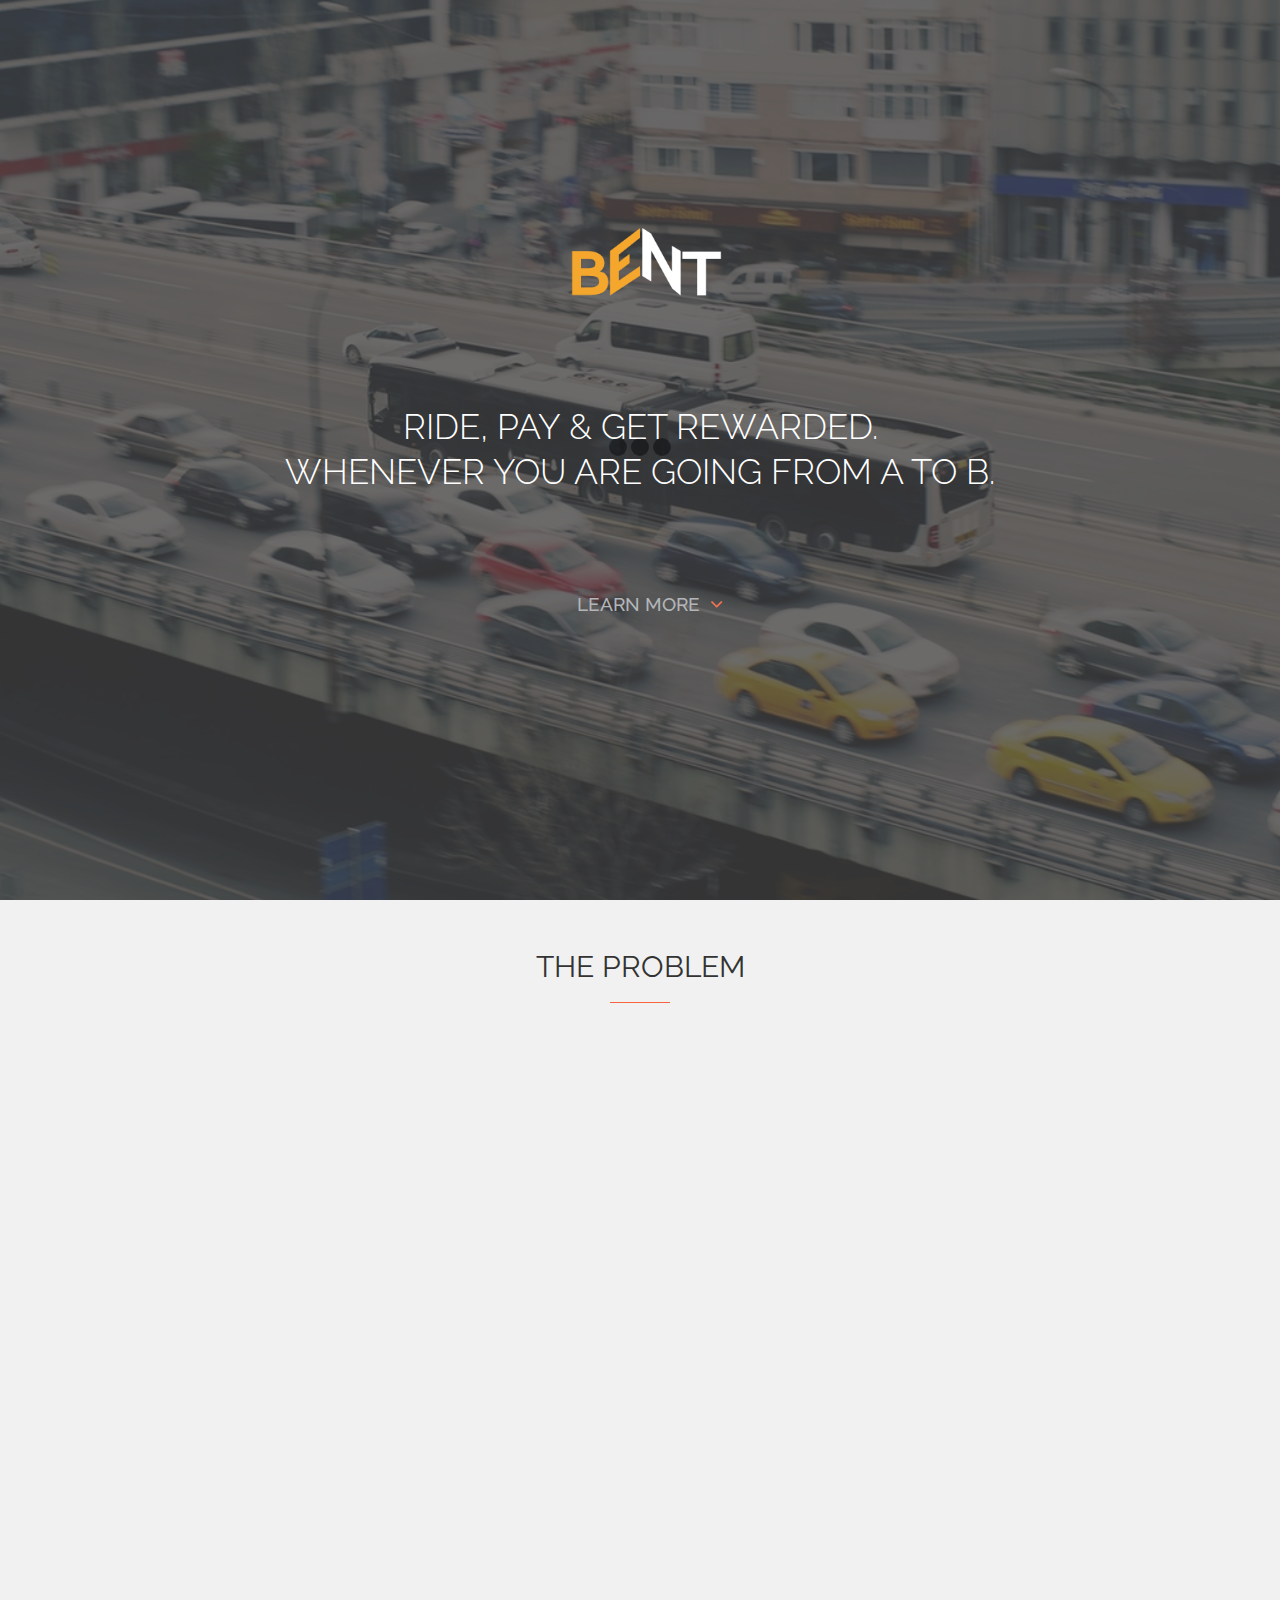
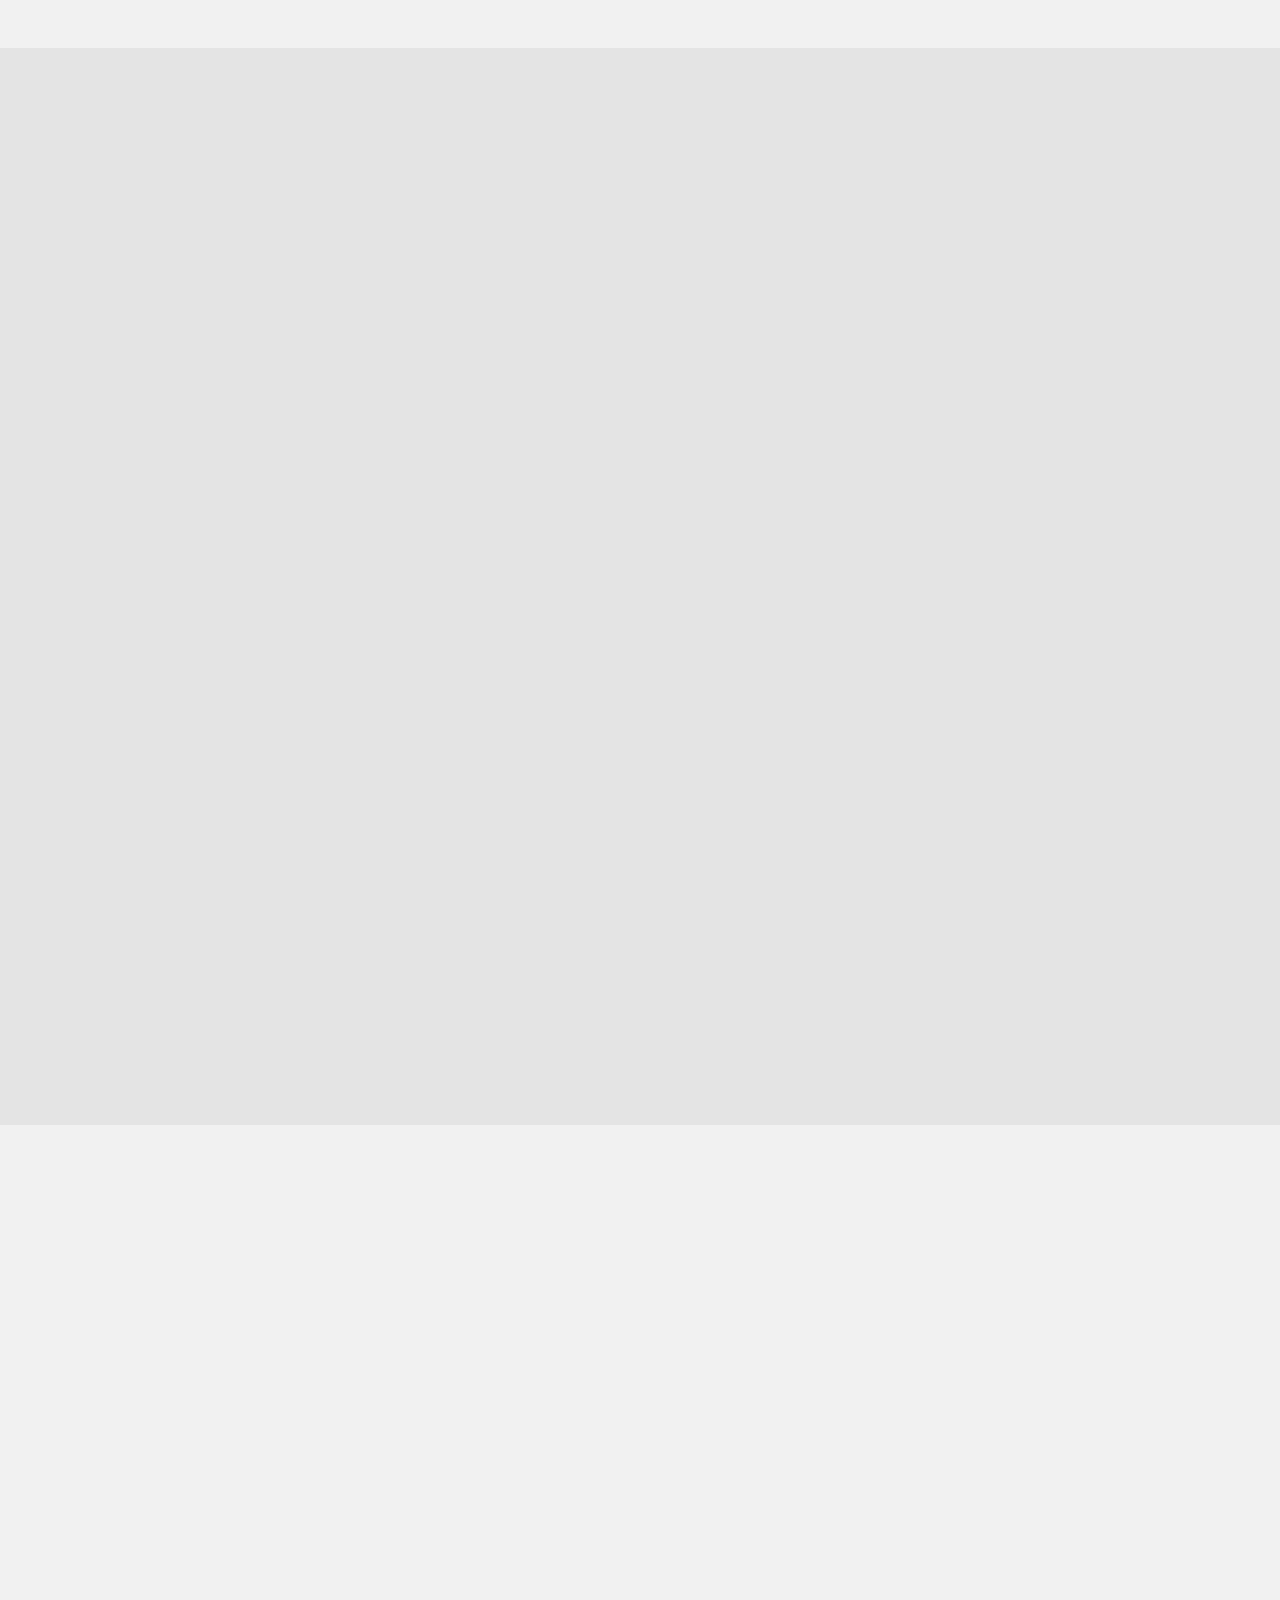
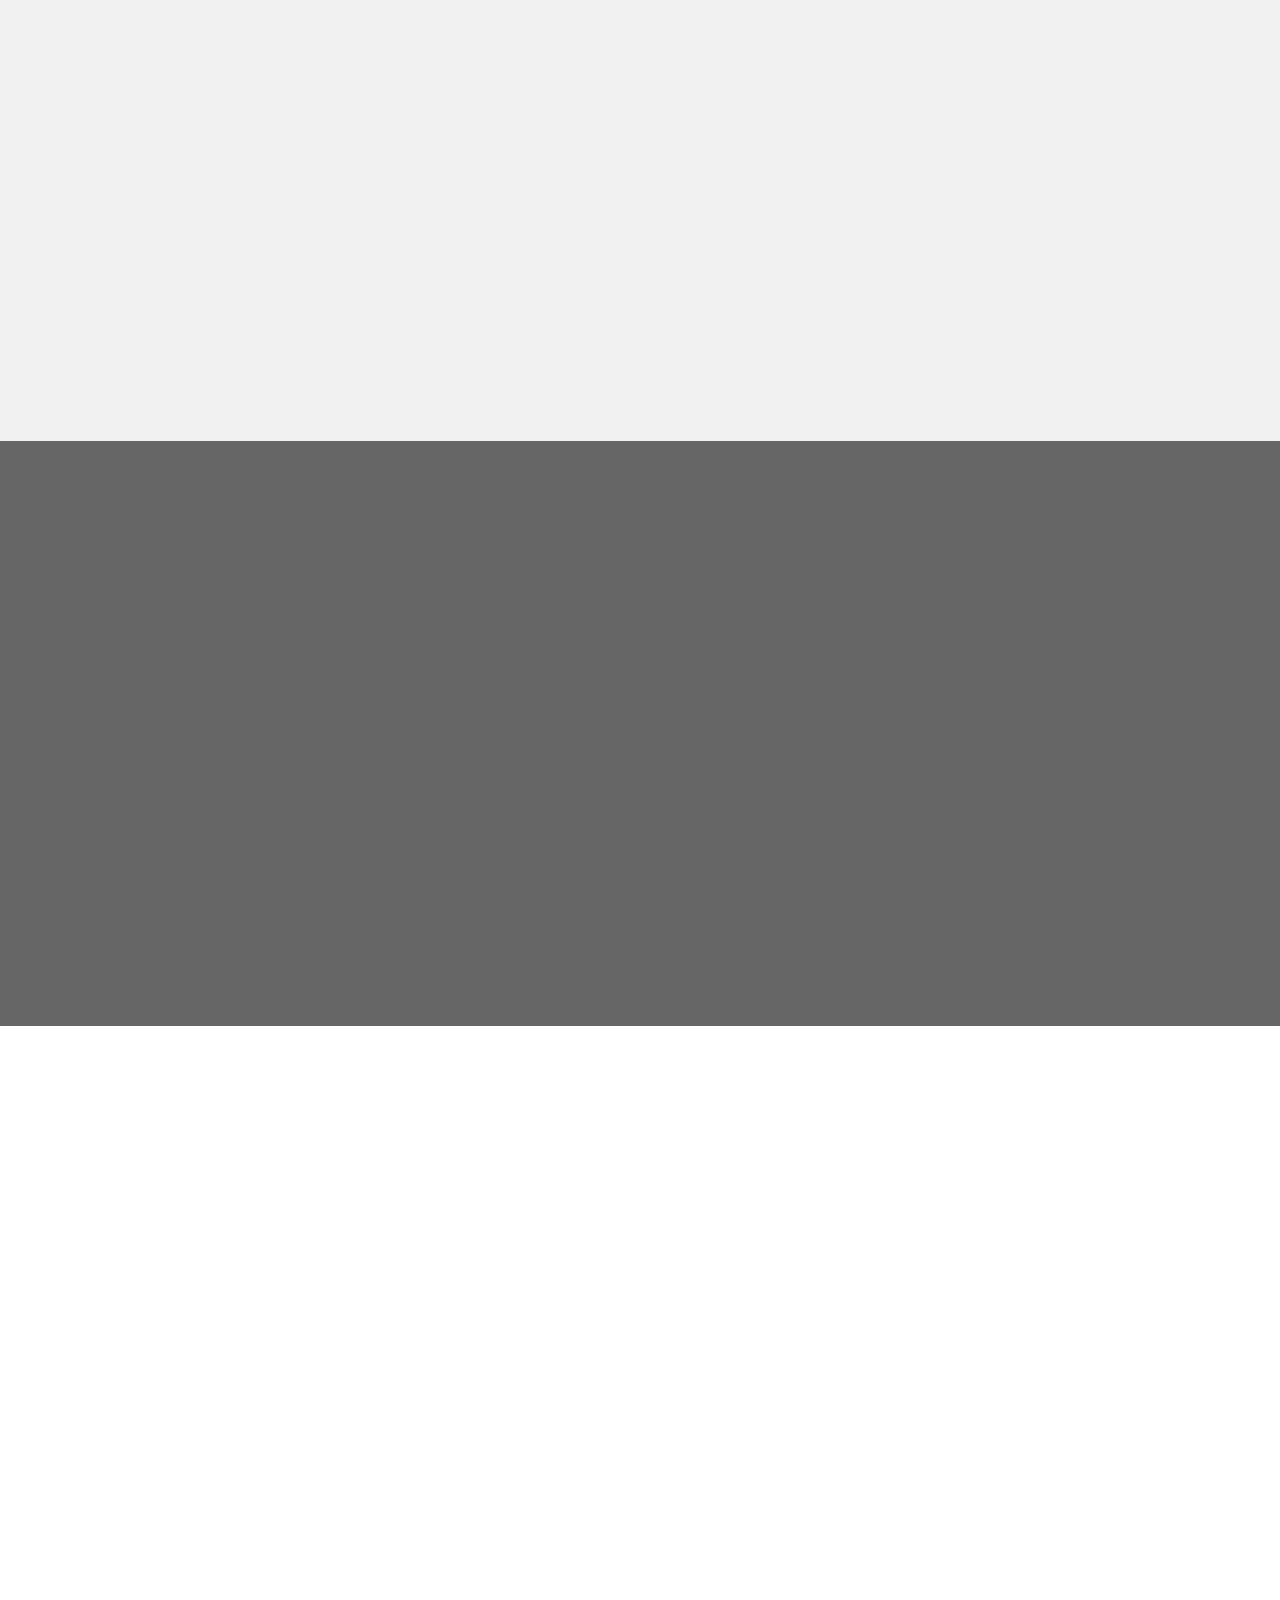
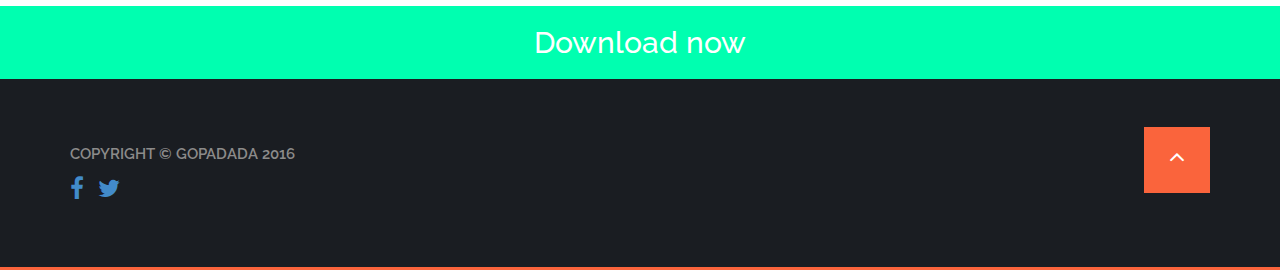
==== commit ae8cf19b: "Icons and ui fixes." ====
--- a/MoHack/public/index.html
+++ b/MoHack/public/index.html
@@ -115,7 +115,7 @@
 
                             <div class="download-btn">
                             <!-- BUTTON -->
-                                <a class="tuor btn wow fadeInRight" href="#ABOUT">Take a tour <i class="fa fa-angle-down"></i></a>
+                                <a class="tuor btn wow fadeInRight" href="#ABOUT">Learn more <i class="fa fa-angle-down"></i></a>
                             </div>
                         </div>
                     </div>
@@ -259,11 +259,11 @@
 
                         <div class="left_single_feature">
                             <!-- ICON -->
-                            <div><span class="pe-7s-like"></span></div>
+                            <div><span class="pe-7s-smile"></span></div>
 
                             <!-- FEATURE HEADING AND DESCRIPTION -->
-                            <h3>Creative Design<span>/</span></h3>
-                            <p>Lorem ipsum dolor, consectetur sed do adipisicing elit, sed do eiusmod tempor incididunt</p>
+                            <h3>Easy to use<span>/</span></h3>
+                            <p>Simple and modern UX</p>
                         </div>
 
                         <!-- END SINGLE FEATURE -->
@@ -272,11 +272,11 @@
                         <!-- FEATURE -->
                         <div class="left_single_feature">
                             <!-- ICON -->
-                            <div><span class="pe-7s-science"></span></div>
+                            <div><span class="pe-7s-note2"></span></div>
 
                             <!-- FEATURE HEADING AND DESCRIPTION -->
-                            <h3>Modern Look<span>/</span></h3>
-                            <p>Lorem ipsum dolor, consectetur sed do adipisicing elit, sed do eiusmod tempor incididunt</p>
+                            <h3>History of rides<span>/</span></h3>
+                            <p>You can always check where you've been and when</p>
                         </div>
                         <!-- END SINGLE FEATURE -->
 
@@ -284,11 +284,11 @@
                         <!-- FEATURE -->
                         <div class="left_single_feature">
                             <!-- ICON -->
-                            <div><span class="pe-7s-look"></span></div>
+                            <div><span class="pe-7s-gift"></span></div>
 
                             <!-- FEATURE HEADING AND DESCRIPTION -->
-                            <h3>Minimal Layout<span>/</span></h3>
-                            <p>Lorem ipsum dolor, consectetur sed do adipisicing elit, sed do eiusmod tempor incididunt</p>
+                            <h3>Get rewards<span>/</span></h3>
+                            <p>You'll get points for every ticket you buy and you can spend them on real cool things in your city</p>
                         </div>
                         <!-- END SINGLE FEATURE -->
 
@@ -304,11 +304,11 @@
                         <!-- FEATURE -->
                         <div class="right_single_feature">
                             <!-- ICON -->
-                            <div><span class="pe-7s-monitor"></span></div>
+                            <div><span class="pe-7s-wallet"></span></div>
 
                             <!-- FEATURE HEADING AND DESCRIPTION -->
-                            <h3><span>/</span>Retina ready</h3>
-                            <p>Lorem ipsum dolor, consectetur sed do adipisicing elit, sed do eiusmod tempor incididunt</p>
+                            <h3><span>/</span>Quick payment</h3>
+                            <p>There is a Pay as you go system. You pay only for how far you go</p>
                         </div>
                         <!-- END SINGLE FEATURE -->
 
@@ -316,11 +316,11 @@
                         <!-- FEATURE -->
                         <div class="right_single_feature">
                             <!-- ICON -->
-                            <div><span class="pe-7s-phone"></span></div>
+                            <div><span class="pe-7s-timer"></span></div>
 
                             <!-- FEATURE HEADING AND DESCRIPTION -->
-                            <h3><span>/</span>Responsive Ready</h3>
-                            <p>Lorem ipsum dolor, consectetur sed do adipisicing elit, sed do eiusmod tempor incididunt</p>
+                            <h3><span>/</span>Save time</h3>
+                            <p>Never use evil machine tickets again. Just a few taps and you're all set</p>
                         </div>
                         <!-- END SINGLE FEATURE -->
 
@@ -328,11 +328,11 @@
                         <!-- FEATURE -->
                         <div class="right_single_feature">
                             <!-- ICON -->
-                            <div><span class="pe-7s-gleam"></span></div>
+                            <div><span class="pe-7s-medal"></span></div>
 
                             <!-- FEATURE HEADING AND DESCRIPTION -->
-                            <h3><span>/</span>Clean Code</h3>
-                            <p>Lorem ipsum dolor, consectetur sed do adipisicing elit, sed do eiusmod tempor incididunt</p>
+                            <h3><span>/</span>Give to causes</h3>
+                            <p>You can also spend your points on different causes like planting trees for example</p>
                         </div>
                         <!-- END SINGLE FEATURE -->
                     </div>
@@ -441,21 +441,20 @@
                 </div>
             </div>
 
-        <div class="">
+        <div class="container">
             <div id="demo" class="wow bounceInRight" data-wow-duration="1s">
                 <div id="owl-demo">
-
                     <!-- APPS SCREEN IMAGES -->
                     <div class="item">
-                        <a href="#" rel="prettyPhoto[pp_gal]"><img src="images/einstein.jpg" width="60" height="60" alt="APPS SCREEN" /></a>
+                        <a href="#" rel="prettyPhoto[pp_gal]"><img src="images/einstein.jpg" alt="APPS SCREEN" /></a>
                         <p class="einstein-offer">20% off for any drinks</p>
                     </div>
                     <div class="item">
-                        <a href="#" rel="prettyPhoto[pp_gal]"><img src="images/spymuseum.jpg" width="60" height="60" alt="APPS SCREEN" /></a>
+                        <a href="#" rel="prettyPhoto[pp_gal]"><img src="images/spymuseum.jpg"  alt="APPS SCREEN" /></a>
                         <p class="museum-offer">50% off museum entrances</p>
                     </div>
                     <div class="item">
-                        <a href="#" rel="prettyPhoto[pp_gal]"><img src="images/Europcar.jpg" width="60" height="60" alt="APPS SCREEN" /></a>
+                        <a href="#" rel="prettyPhoto[pp_gal]"><img src="images/Europcar.jpg"  alt="APPS SCREEN" /></a>
                         <p class="europcar-offer">15% off premium car rental</p>
                     </div>
                 </div>
@@ -476,13 +475,15 @@
             <div>
                 <div>
                     <!-- DOWNLOAD NOW SECTION TITLE -->
-                    <div style="text-align: center; padding: 10px 0; cursor: pointer;">
-                        <h2 class="no-border" style="color: #ffffff;
-                        margin-top: 10px;
-                        padding-top: 0px;
-                        display: inline-block;">
-                        Download now</h2>
-                    </div>
+                    <a href="https://drive.google.com/file/d/0B-3wE-WVLMHUdlB0SzNTVHlVRkE/view" target="_blank">
+                        <div style="text-align: center; padding: 10px 0; cursor: pointer;">
+                            <h2 class="no-border" style="color: #ffffff;
+                            margin-top: 10px;
+                            padding-top: 0px;
+                            display: inline-block;">
+                            Download now</h2>
+                        </div>
+                    </a>
                     <!--END DOWNLOAD NOW SECTION TITLE -->
                 </div>
             </div>
@@ -503,9 +504,15 @@
             <div class="row">
                 <div class="col-md-6">
                     <div class="copy_right_text">
-                    <!-- COPYRIGHT TEXT -->
+                        <!-- COPYRIGHT TEXT -->
                         <p>Copyright &copy GoPadada 2016</p>        
                     </div>
+                    <a href="https://www.facebook.com/gopadada/" target="_blank">
+                        <i class="fa fa-facebook"></i>
+                    </a>
+                    <a href="https://www.twitter.com/gopadada" target="_blank">
+                        <i class="fa fa-twitter"></i>
+                    </a>
                 </div>
 
                 <div class="col-md-6">
--- a/MoHack/public/css/style.css
+++ b/MoHack/public/css/style.css
@@ -382,14 +382,20 @@
 -----------------------------------------*/
 
 #owl-demo .item {
-    margin-left: 90px;
-    margin-right: 90px;
+    margin-left: 20px;
+    margin-right: 20px;
     margin-bottom: 50px;
 }
 #owl-demo .item img {
     display: block;
-    width: 100%;
-    height: auto;
+    margin: 0 auto;
+    position: relative;
+    float: left;
+    width:  200px;
+    height: 200px;
+    background-position: 50% 50%;
+    background-repeat:   no-repeat;
+    background-size:     cover;
 }
 
 .einstein-offer,
@@ -398,6 +404,7 @@
     margin-top: 10px;
     font-weight: bold;
     text-align: center;
+    float: left;
 }
 
 .testimonial {
@@ -979,6 +986,15 @@
    SECTION FOOTER              
 -----------------------------------------*/
 
+.fa-facebook,
+.fa-twitter {
+    font-size: 24px;
+}
+
+.fa-twitter {
+    margin-left: 10px;
+}
+
 .copyright {
     background-color: #1A1D22;
     padding-bottom: 65px;
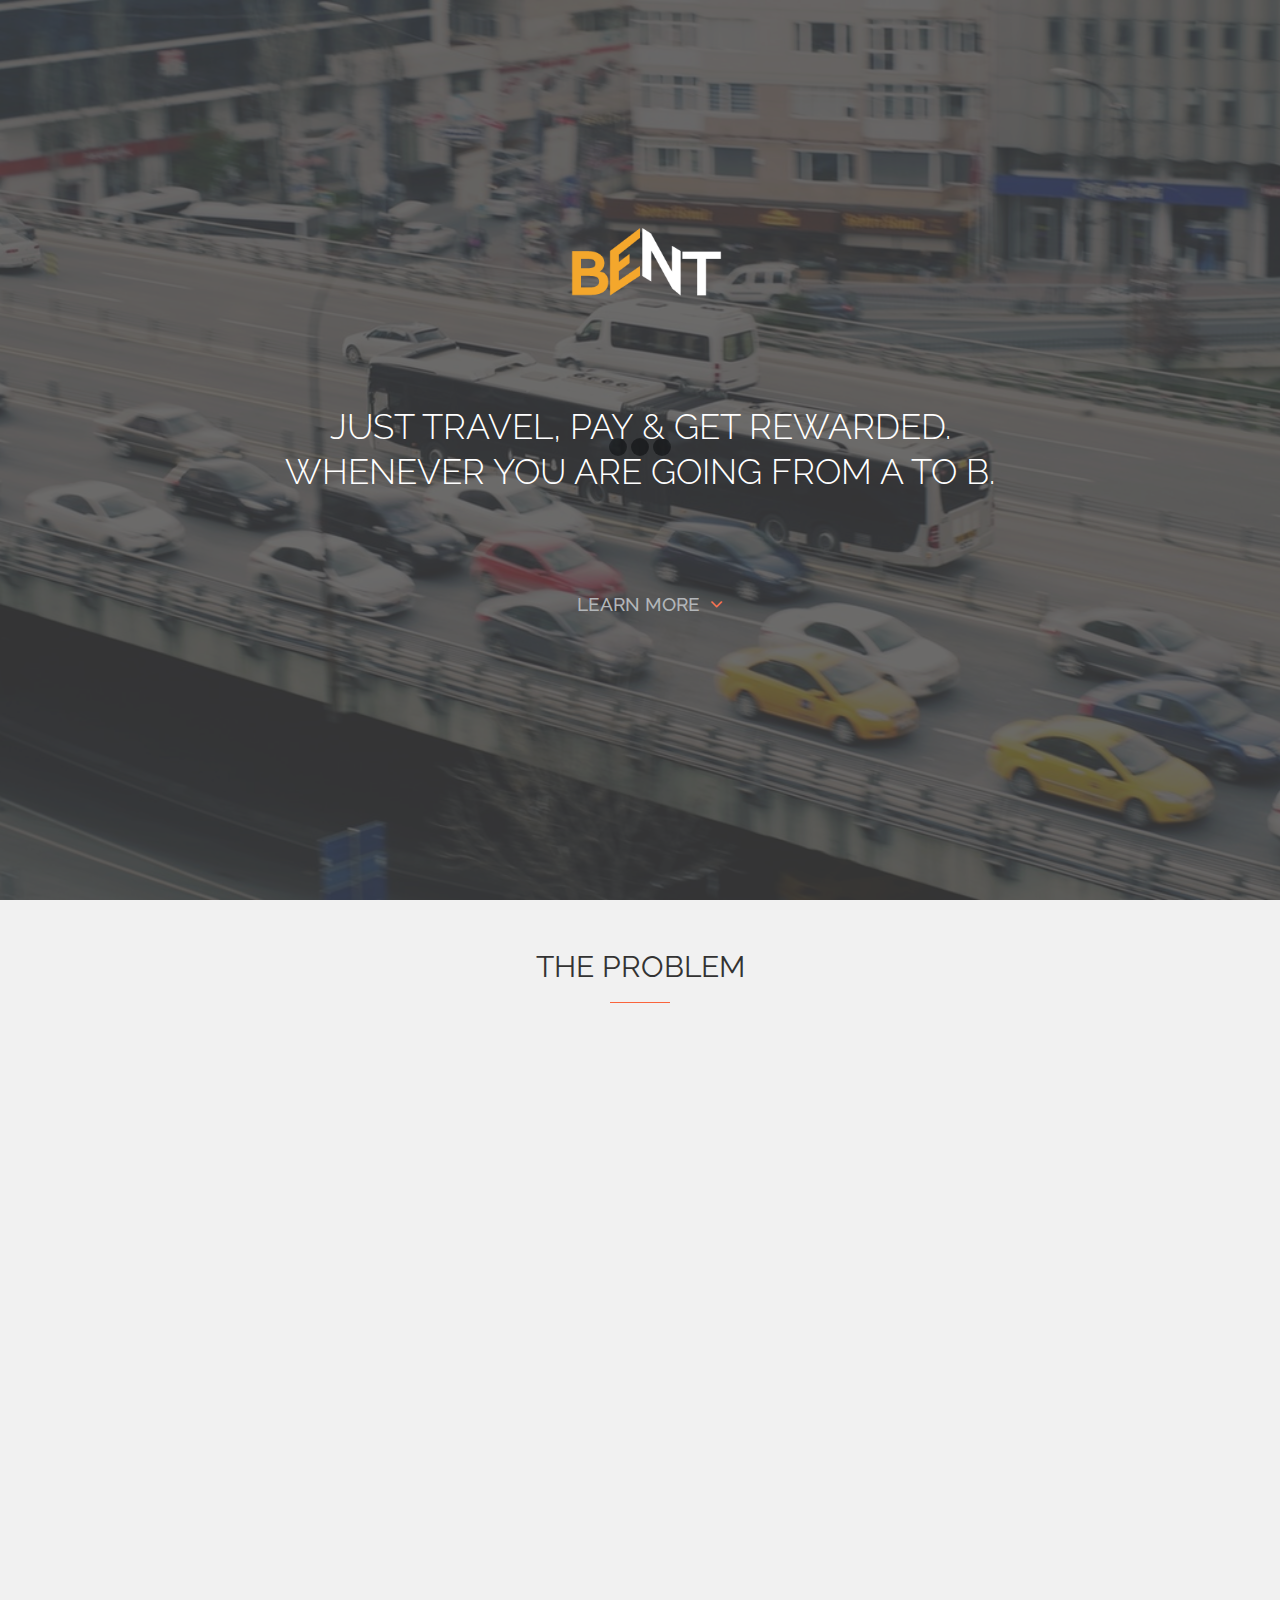
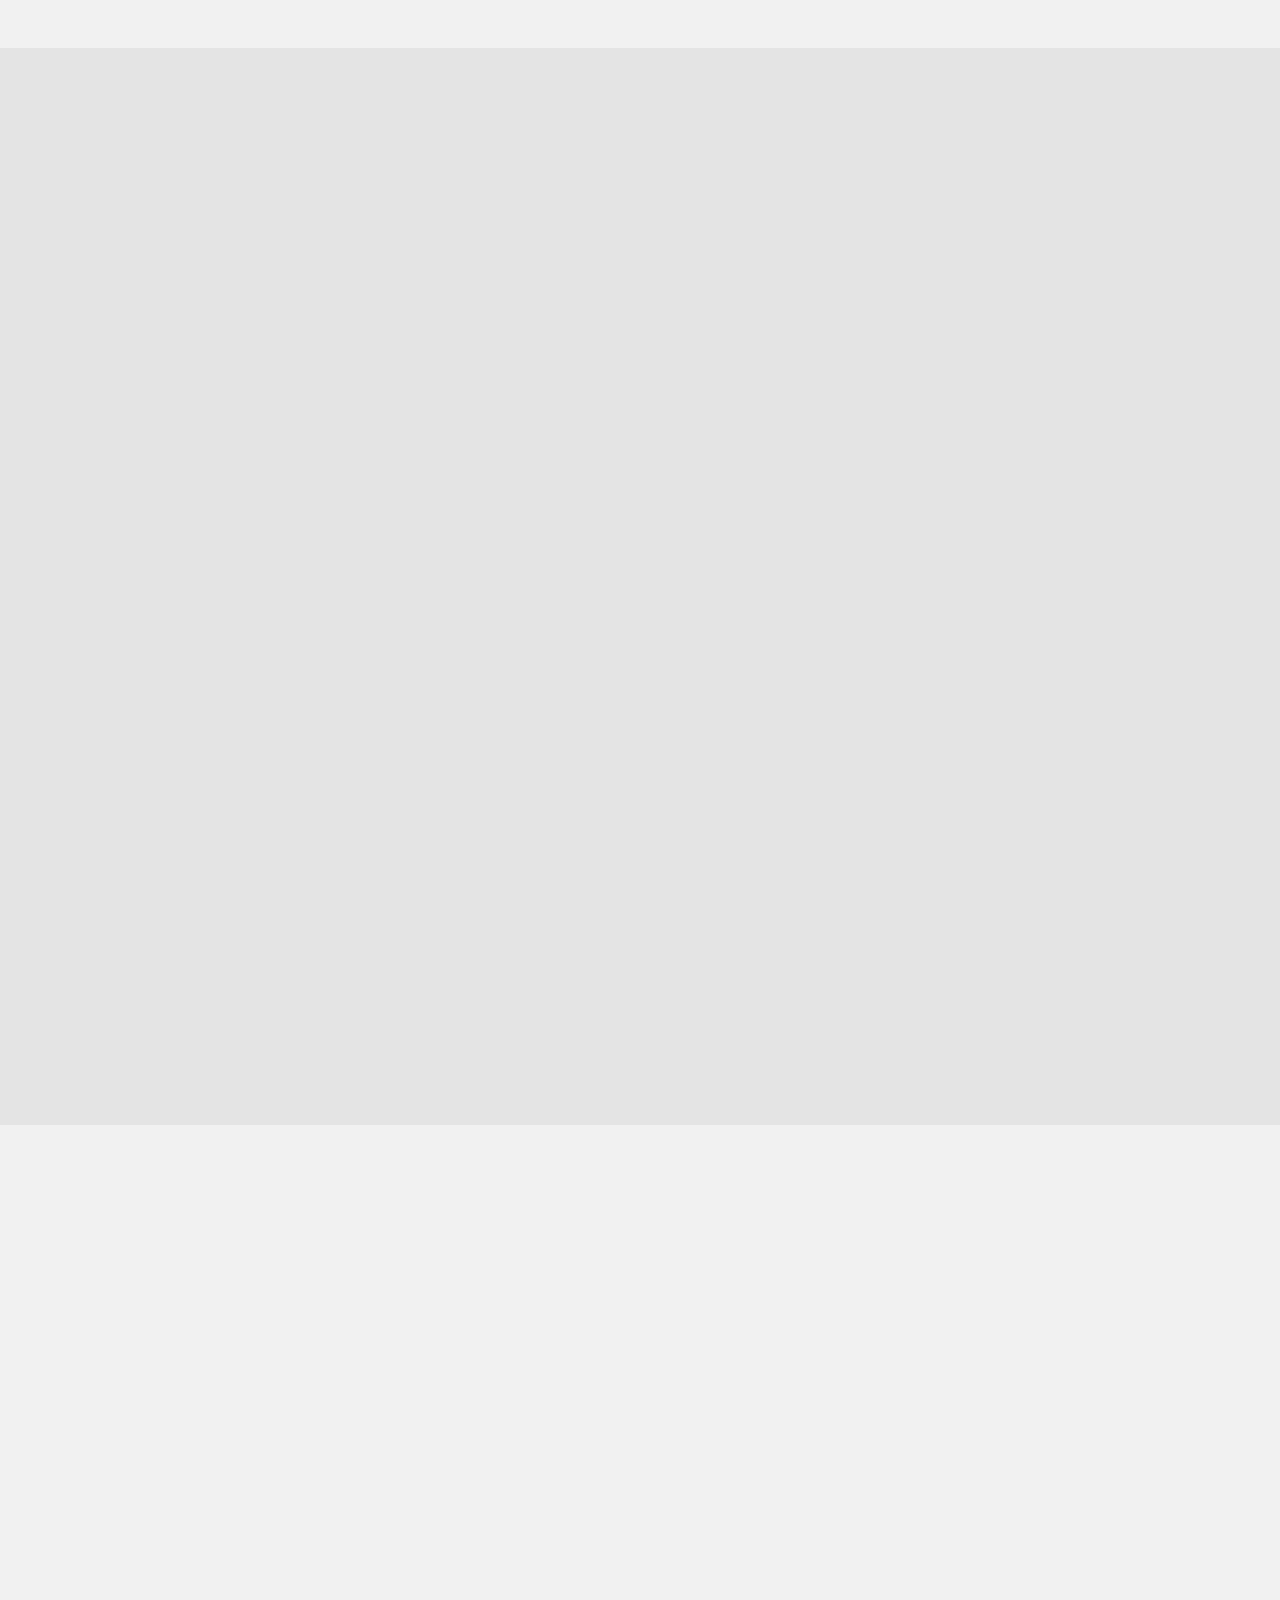
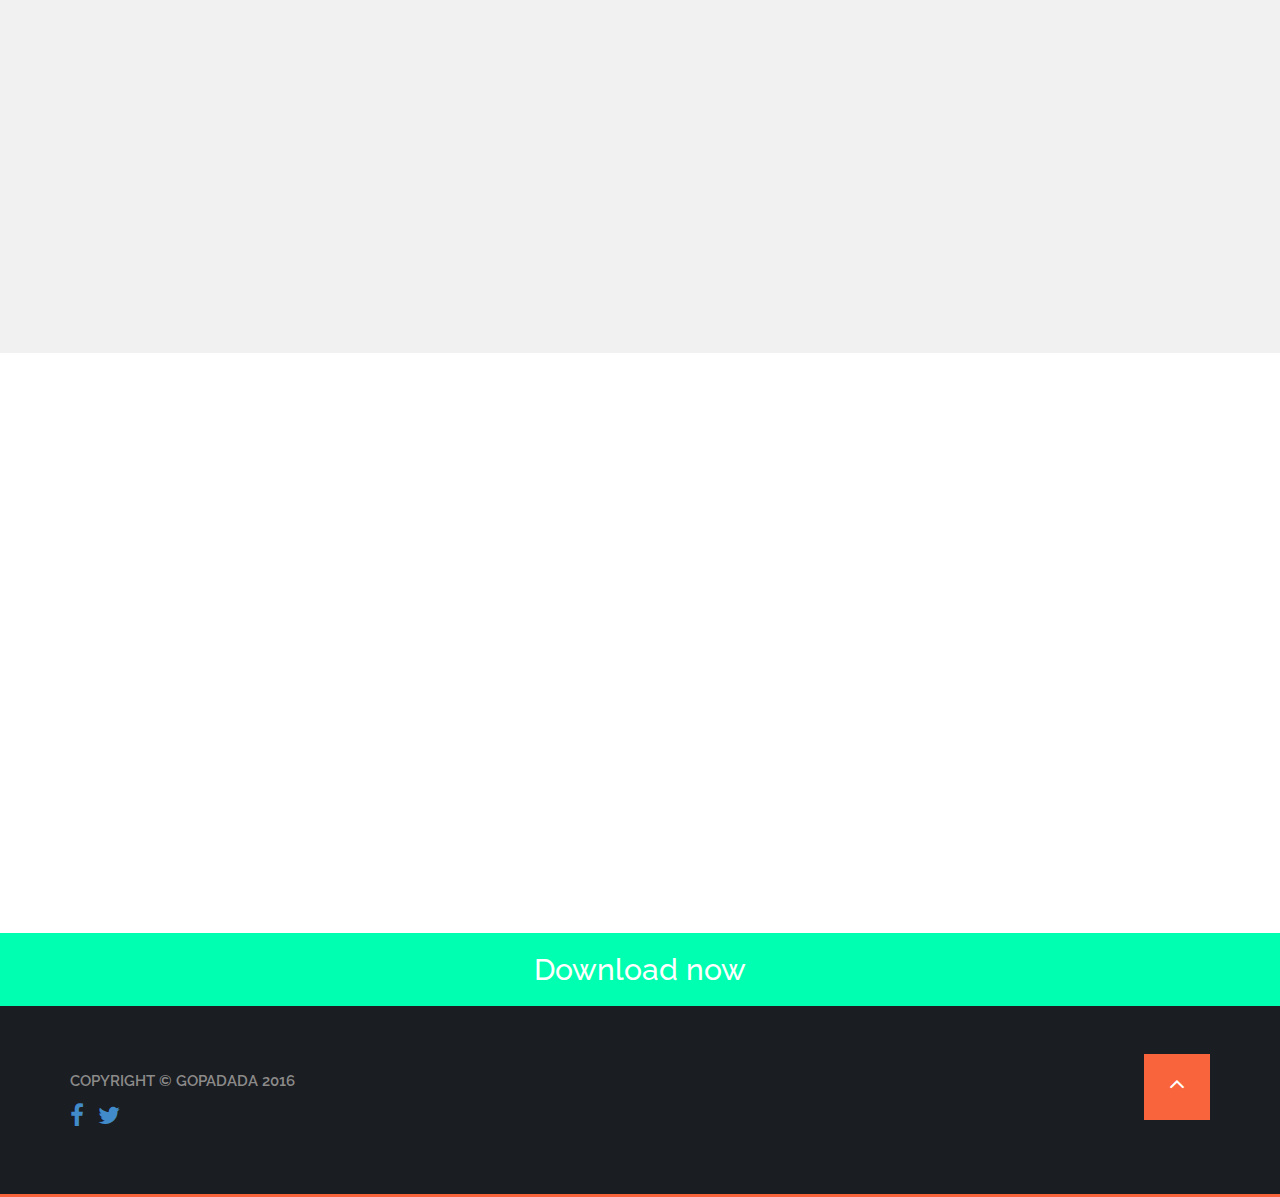
==== commit e588aa2e: "Change mockup device image, fixed all text in landing page." ====
--- a/MoHack/public/index.html
+++ b/MoHack/public/index.html
@@ -111,7 +111,7 @@
                     <div class="col-md-12 col-sm-12">
                         <div class="home_text">
                             <!-- TITLE AND DESC -->
-                            <h1>Ride, pay & get rewarded.<br> Whenever you are going from A to B.</h1>
+                            <h1>Just travel, pay & get rewarded.<br> Whenever you are going from A to B.</h1>
 
                             <div class="download-btn">
                             <!-- BUTTON -->
@@ -163,8 +163,8 @@
                     <div class="col-md-6  wow fadeInRight" data-wow-duration="1s" data-wow-delay=".5s">
                         <!-- TITLE -->
                         <div class="inner_about_title">
-                            <h2>As a tourist</h2>
-                            <p>If you travel around Europe you may encounter these problems: </p>
+                            <h2>As a millennial/traveler</h2>
+                            <p>If you travel a lot you may encounter these problems: </p>
                         </div>
                         <div class="inner_about_desc">
 
@@ -173,7 +173,7 @@
                                 <!-- ICON -->
                                 <div><i class="pe-7s-timer"></i></div>
                                 <!-- HEADING DESCRIPTION -->
-                                <h3>Time consuming</h3>
+                                <h3>Time wasted</h3>
                                 <p>You waste a lot of time on understanding the payment system, how the ticket machine works, cash or card and so on.</p>
                             </div>
                             <!-- END SINGLE DESC -->
@@ -196,11 +196,10 @@
                                 <div><i class="pe-7s-shuffle"></i></div>
                                 <!-- HEADING DESCRIPTION -->
                                 <h3>Communication barrier</h3>
-                                <p>Sometimes there are strict rules, for example you have to pay a fixed ammount of cash to the driver for the ticket and you find out you
+                                <p>Ofter there are strict rules, like you have to pay a fixed ammount of cash to the driver for the ticket and you find out you
                                     don't speak a common language.</p>
                             </div>
                             <!-- END SINGLE DESC -->
-
                         </div>
                     </div>
                 </div>
@@ -263,7 +262,7 @@
 
                             <!-- FEATURE HEADING AND DESCRIPTION -->
                             <h3>Easy to use<span>/</span></h3>
-                            <p>Simple and modern UX</p>
+                            <p>Seamless and modern user experience</p>
                         </div>
 
                         <!-- END SINGLE FEATURE -->
@@ -276,7 +275,7 @@
 
                             <!-- FEATURE HEADING AND DESCRIPTION -->
                             <h3>History of rides<span>/</span></h3>
-                            <p>You can always check where you've been and when</p>
+                            <p>You can always check your past routes and payments</p>
                         </div>
                         <!-- END SINGLE FEATURE -->
 
@@ -288,7 +287,7 @@
 
                             <!-- FEATURE HEADING AND DESCRIPTION -->
                             <h3>Get rewards<span>/</span></h3>
-                            <p>You'll get points for every ticket you buy and you can spend them on real cool things in your city</p>
+                            <p>You'll get points for every ticket you buy and you can spend them on real cool things</p>
                         </div>
                         <!-- END SINGLE FEATURE -->
 
@@ -296,7 +295,7 @@
                     <div class="col-md-4">
                         <div class="feature_iphone">
                             <!-- FEATURE PHONE IMAGE -->
-                            <img class="wow bounceIn" data-wow-duration="1s" src="images/iPhone02.png" alt="">
+                            <img class="wow bounceIn" data-wow-duration="1s" src="images/phone.png" alt="">
                         </div>
                     </div>
                     <div class="col-md-4 left_no_padding wow fadeInRight" data-wow-duration="1s">
@@ -308,7 +307,7 @@
 
                             <!-- FEATURE HEADING AND DESCRIPTION -->
                             <h3><span>/</span>Quick payment</h3>
-                            <p>There is a Pay as you go system. You pay only for how far you go</p>
+                            <p>There is a Pay-as-you-go system, you pay only how far you go</p>
                         </div>
                         <!-- END SINGLE FEATURE -->
 
@@ -320,7 +319,7 @@
 
                             <!-- FEATURE HEADING AND DESCRIPTION -->
                             <h3><span>/</span>Save time</h3>
-                            <p>Never use evil machine tickets again. Just a few taps and you're all set</p>
+                            <p>Never use evil machine tickets again, just a few taps and you're all set</p>
                         </div>
                         <!-- END SINGLE FEATURE -->
 
@@ -332,7 +331,7 @@
 
                             <!-- FEATURE HEADING AND DESCRIPTION -->
                             <h3><span>/</span>Give to causes</h3>
-                            <p>You can also spend your points on different causes like planting trees for example</p>
+                            <p>You can also spend your points on different causes, like planting trees and so on</p>
                         </div>
                         <!-- END SINGLE FEATURE -->
                     </div>
@@ -341,86 +340,6 @@
         </div>
     </section>
     <!-- END SOLUTION SECTION -->
-
-
- <!-- =========================
-     START TESTIMONIAL SECTION
-============================== -->
-
-    <section id="TESTIMONIAL" class="testimonial parallax">
-        <div class="section_overlay">
-            <div class="container">
-                <div class="row">
-                    <div class="col-md-12 wow bounceInDown">
-                        <div id="carousel-example-caption-testimonial" class="carousel slide" data-ride="carousel">
-                            <!-- Indicators -->
-                            <ol class="carousel-indicators">
-                                <li data-target="#carousel-example-caption-testimonial" data-slide-to="0" class="active"></li>
-                                <li data-target="#carousel-example-caption-testimonial" data-slide-to="1"></li>
-                                <li data-target="#carousel-example-caption-testimonial" data-slide-to="2"></li>
-                            </ol>
-
-                            <!-- Wrapper for slides -->
-                            <div class="carousel-inner">
-                                <div class="item active">
-                                    <div class="container">
-                                        <div class="row">
-                                            <div class="col-md-12 text-center">
-                                                <!-- IMAGE -->
-                                                <img src="images/client_1.png" alt="">
-                                                <div class="testimonial_caption">
-                                                   <!-- DESCRIPTION -->  
-                                                    <h2>Dan Harmon</h2>
-                                                    <h4><span>SR. UI Designer,</span> Dcrazed</h4>
-                                                    <p>“Lorem ipsum dolor sit amet, consectetur adipisicing elit, do eiusmod tempor incididunt ut labore et dolore magna aliqua. Ut enim ad minim veniam, nostrud exercitation ullamco laboris nisi ut aliquip ex ea commodo consequat.”</p>
-                                                </div>
-                                            </div>
-                                        </div>
-                                    </div>
-                                </div>
-                                <div class="item">
-                                    <div class="container">
-                                        <div class="row">
-                                            <div class="col-md-12 text-center">
-                                                 <!-- IMAGE -->
-                                                <img src="images/client_2.png" alt="">
-                                                <div class="testimonial_caption">
-                                                <!-- DESCRIPTION --> 
-                                                    <h2>Allie Kingsley</h2>
-                                                    <h4><span>SR. Content Strategist,</span> Designscrazed</h4>
-                                                    <p>“Lorem ipsum dolor sit amet, consectetur adipisicing elit, do eiusmod tempor incididunt ut labore et dolore magna aliqua. Ut enim ad minim veniam, nostrud exercitation ullamco laboris nisi ut aliquip ex ea commodo consequat.”</p>
-                                                </div>
-                                            </div>
-                                        </div>
-                                    </div>
-                                </div>
-                                <div class="item">
-                                    <div class="container">
-                                        <div class="row">
-                                            <div class="col-md-12 text-center">
-                                                <!-- IMAGE -->
-                                                <img src="images/client_3.png" alt="">
-                                                <div class="testimonial_caption">
-                                                <!-- DESCRIPTION --> 
-                                                    <h2>Joel Mchale</h2>
-                                                    <h4><span>SR. Developer,</span> Treehouse</h4>
-                                                    <p>“Lorem ipsum dolor sit amet, consectetur adipisicing elit, do eiusmod tempor incididunt ut labore et dolore magna aliqua. Ut enim ad minim veniam, nostrud exercitation ullamco laboris nisi ut aliquip ex ea commodo consequat.”</p>
-                                                </div>
-                                            </div>
-                                        </div>
-                                    </div>
-                                </div>
-                            </div>
-                        </div>
-                    </div>
-                </div>
-            </div>
-        </div>
-    </section>
-
-
-
-    <!-- END TESTIMONIAL SECTION -->
 
 
 <!-- =========================
@@ -433,8 +352,8 @@
                         <!-- APPS SCREEN TITLE -->
                         <div class="section_title">
                             <h2>Get rewards</h2>
-                            <p>We offer our users a unique experience by offering a lot of special rewards. Travel more with public transportation,
-                                buy tickets using our app and we make sure you'll have a great holiday!</p>                           
+                            <p>Travel more with public transportation,
+                                buy tickets using our app and we'll make sure you will enjoy more fun experiences</p>                           
                         </div>
                         <!-- END APPS SCREEN TITLE -->
                     </div>
@@ -475,7 +394,7 @@
             <div>
                 <div>
                     <!-- DOWNLOAD NOW SECTION TITLE -->
-                    <a href="https://drive.google.com/file/d/0B-3wE-WVLMHUdlB0SzNTVHlVRkE/view" target="_blank">
+                    <a href="http://bit.ly/appgopadada" target="_blank">
                         <div style="text-align: center; padding: 10px 0; cursor: pointer;">
                             <h2 class="no-border" style="color: #ffffff;
                             margin-top: 10px;
